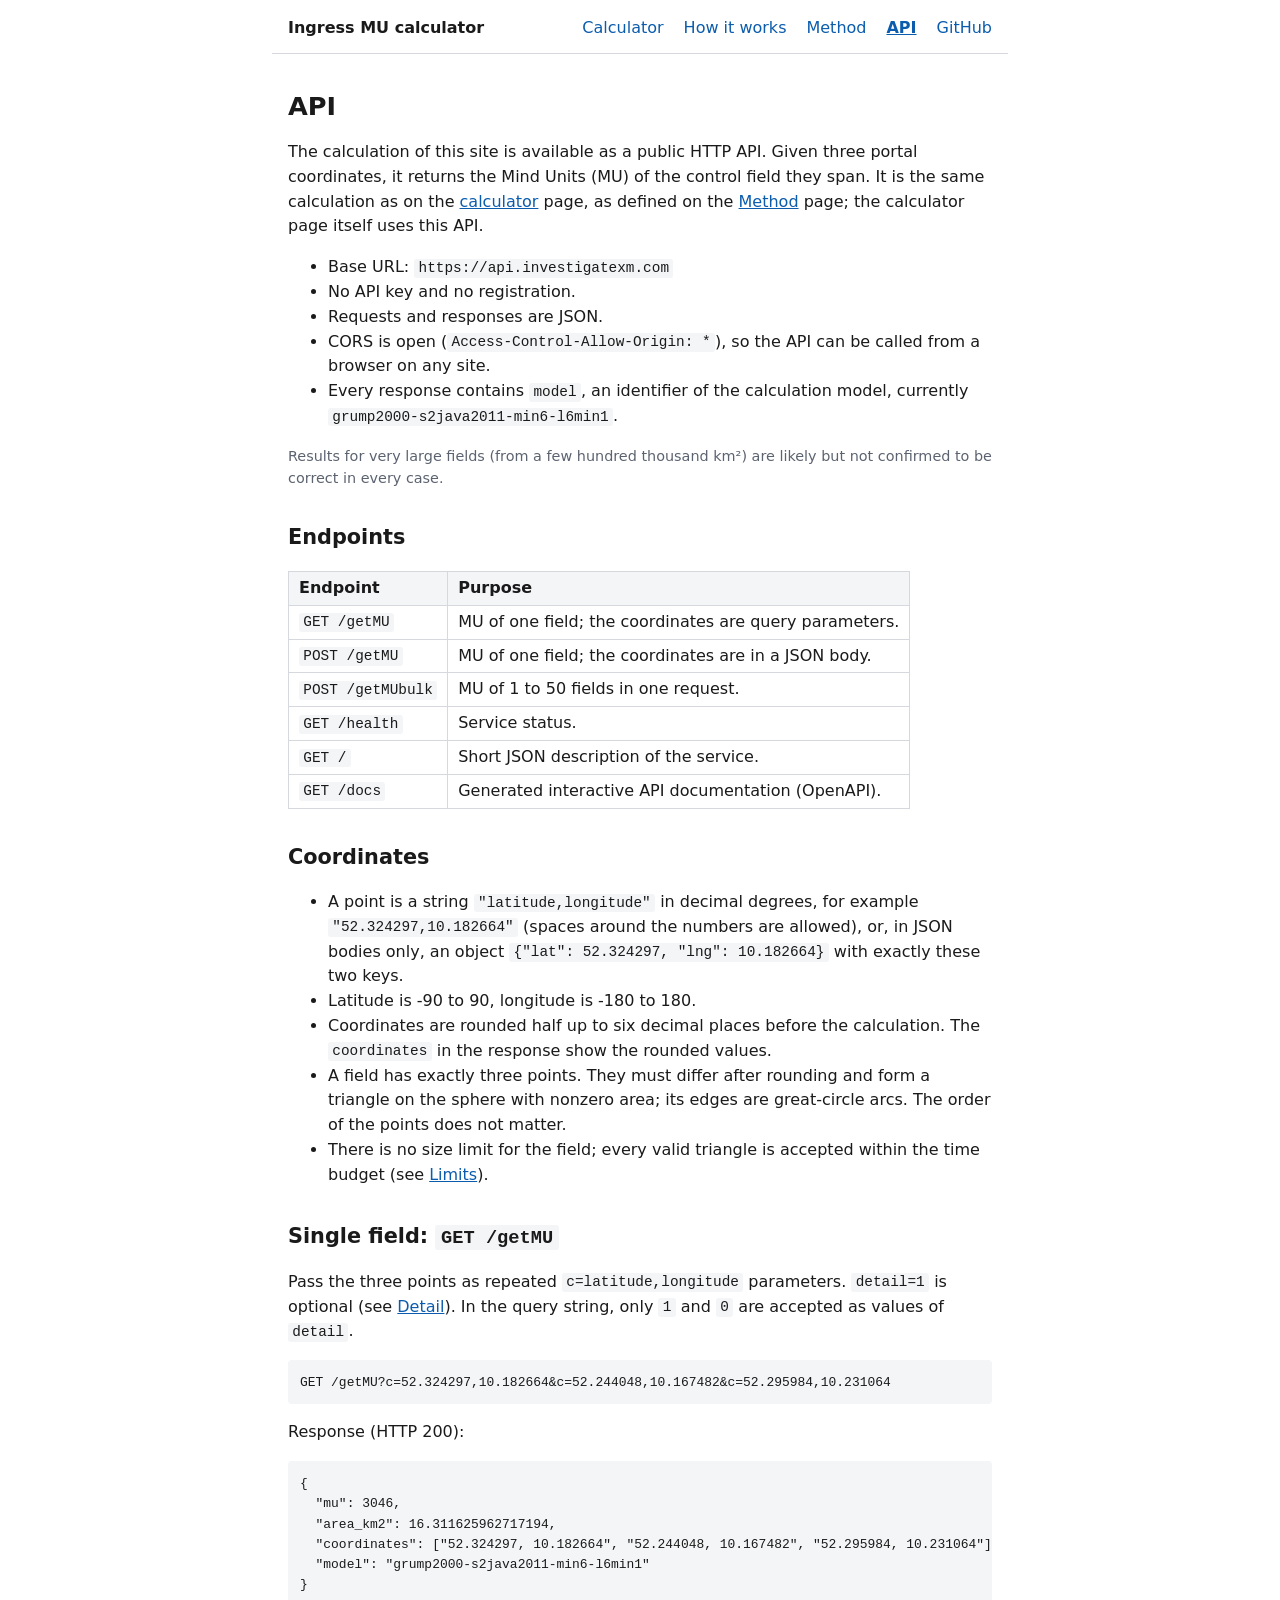
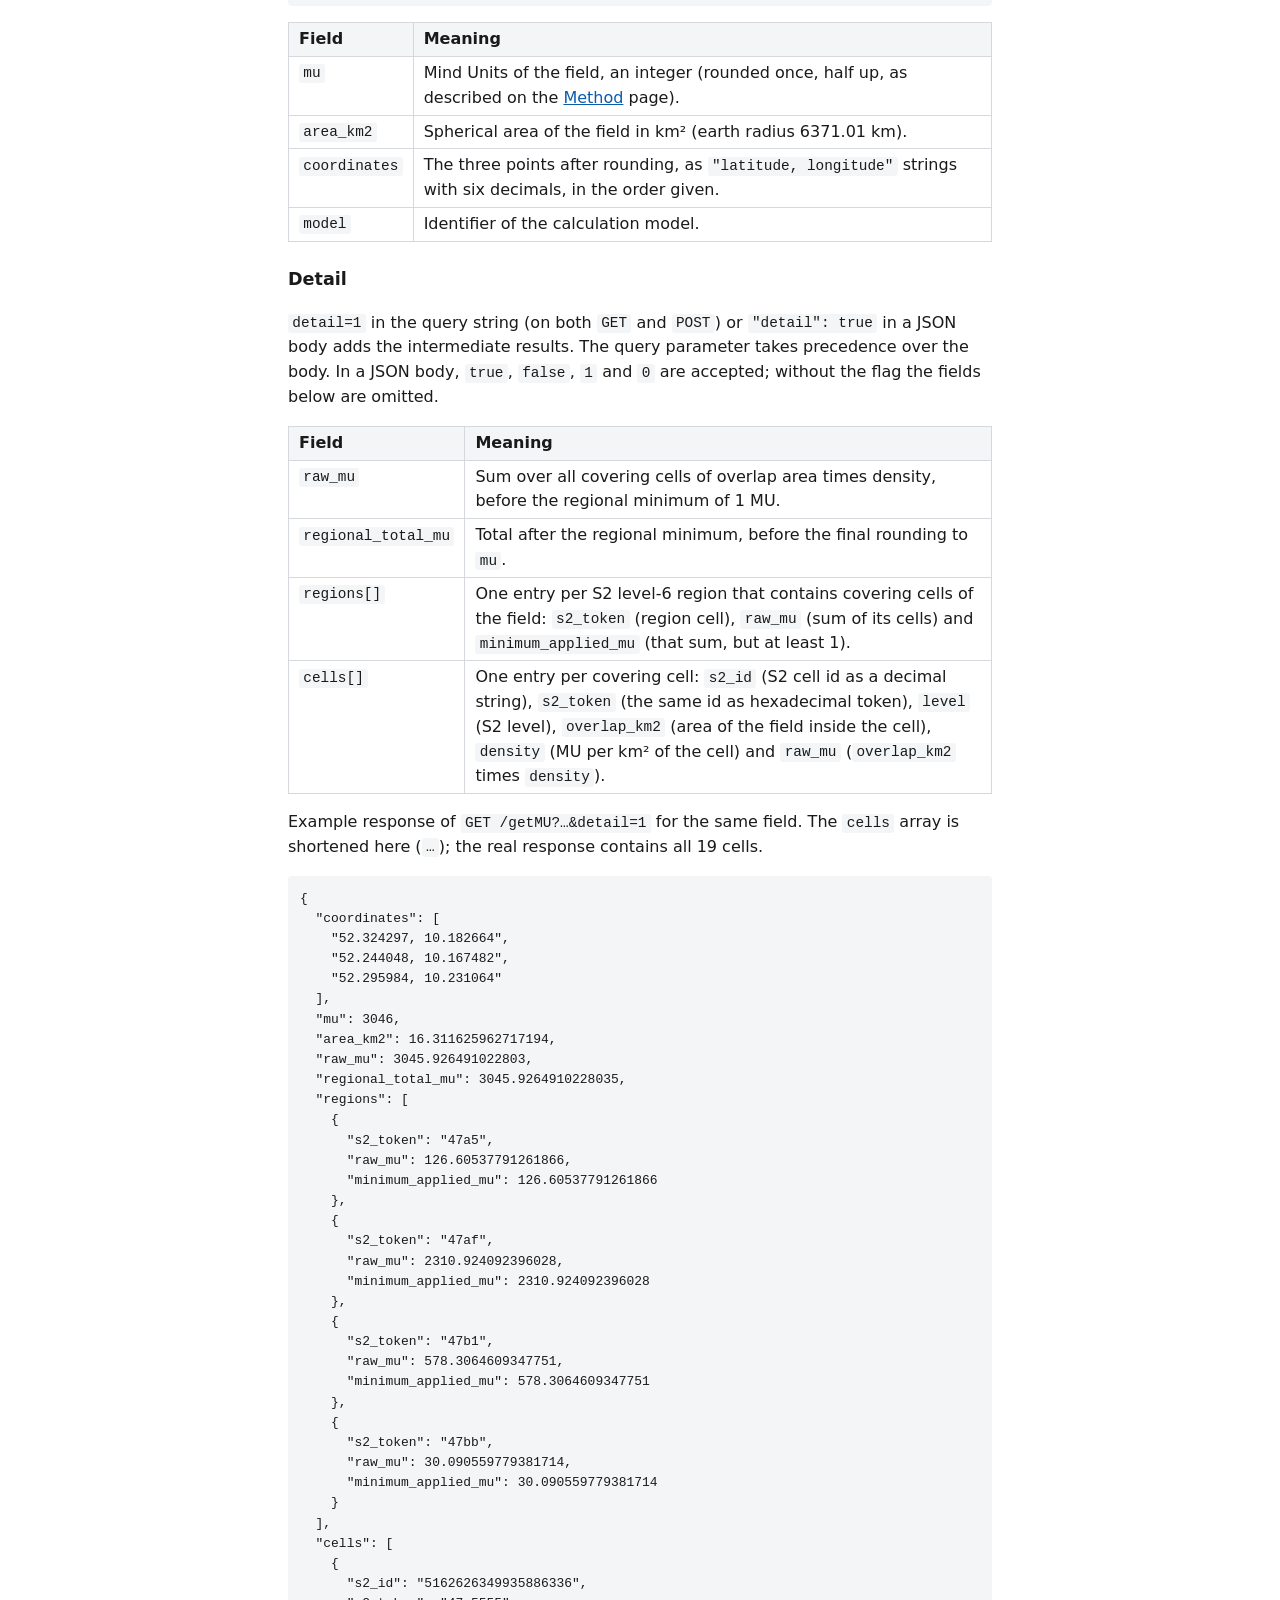
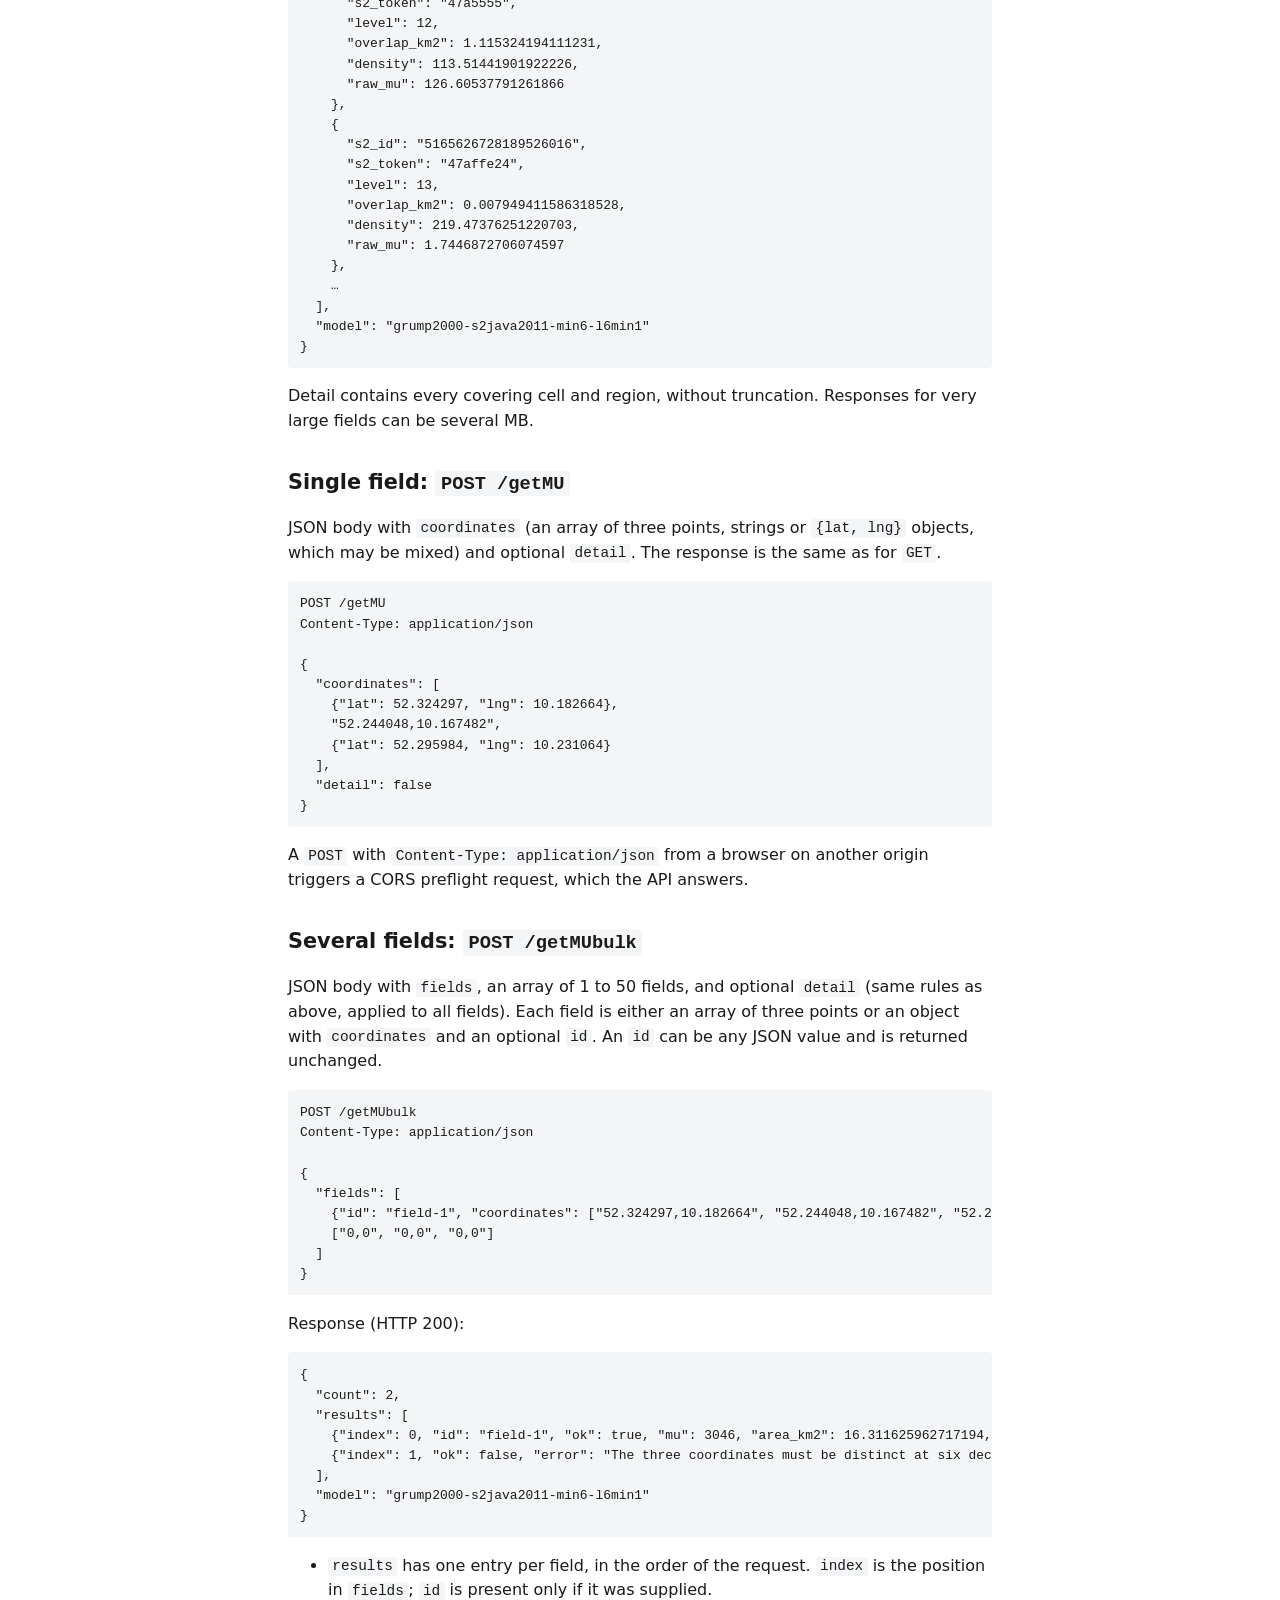
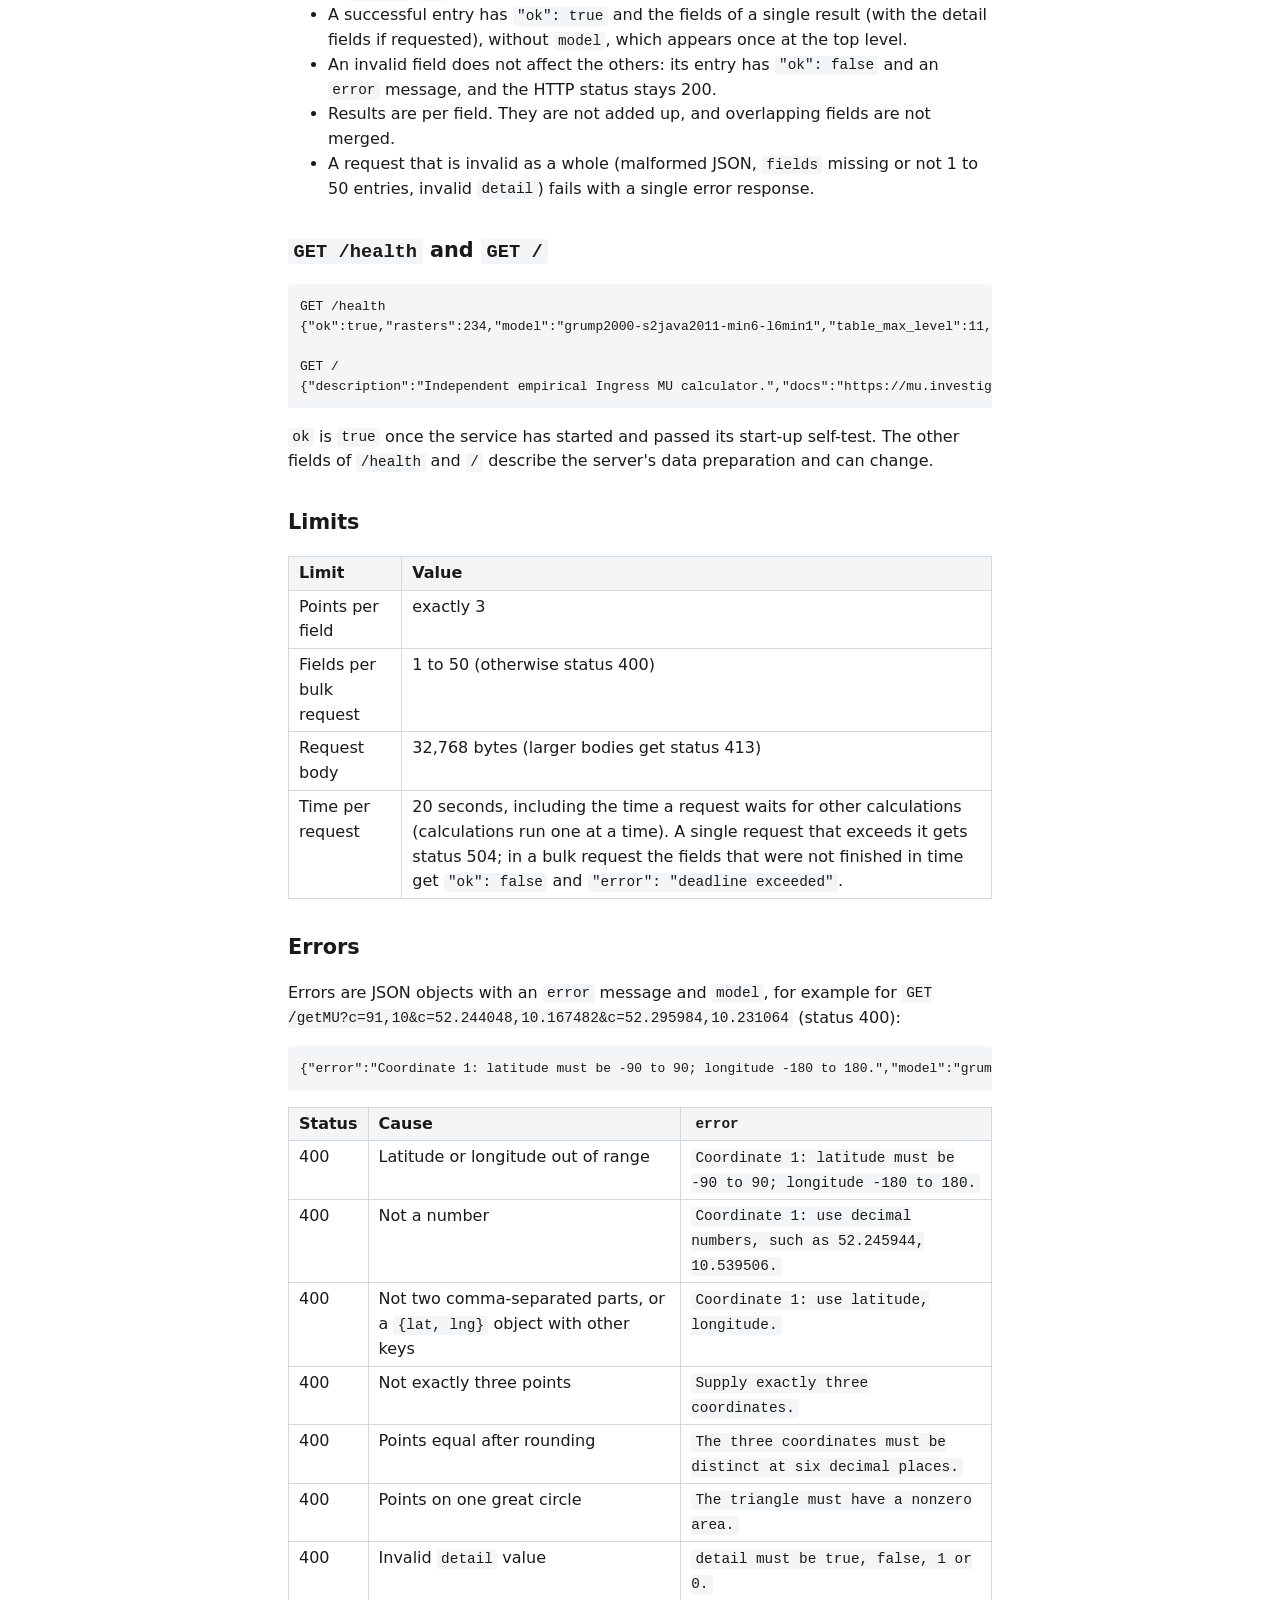
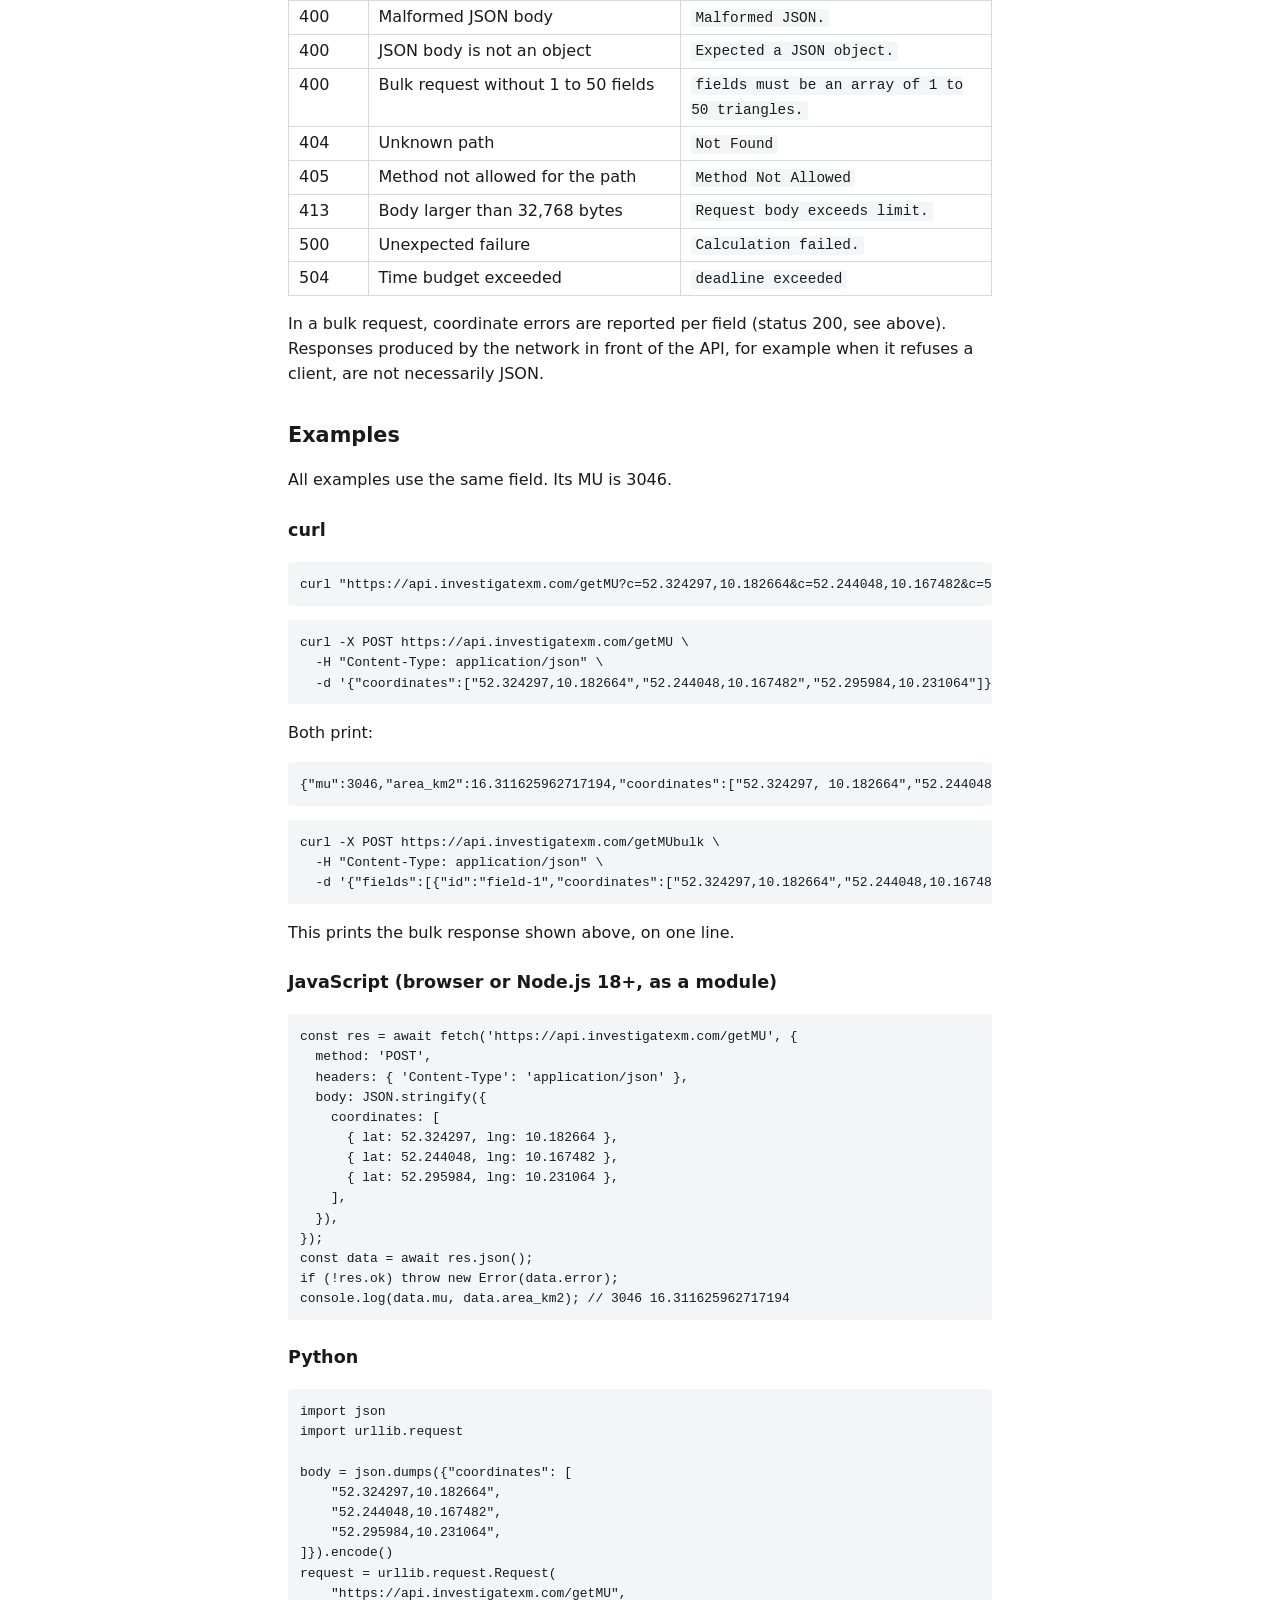
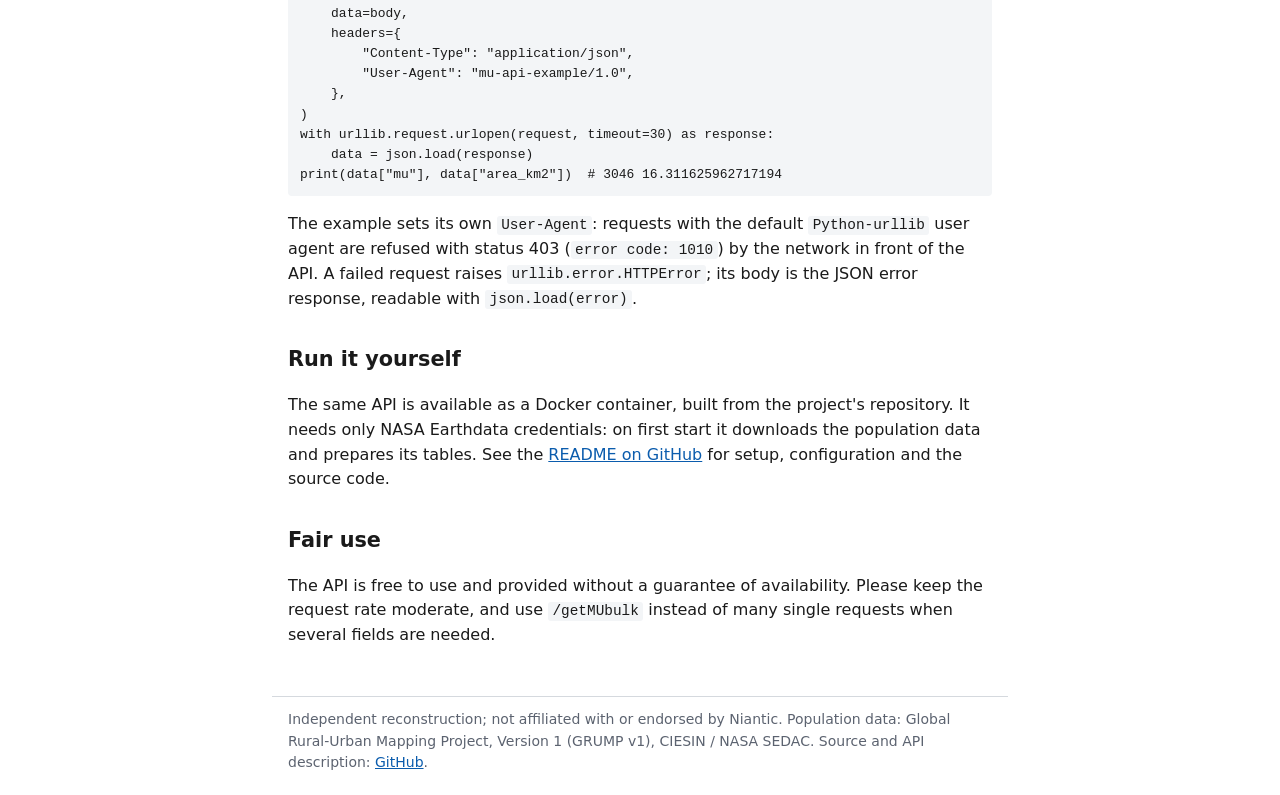
==== site/api.html @ ee2aa6d9 "Add API page and link it from the navigation and calculator" ====
<!doctype html>
<html lang="en">
<head>
<meta charset="utf-8">
<meta name="viewport" content="width=device-width, initial-scale=1">
<title>API - Ingress MU calculator</title>
<meta name="description" content="Public HTTP API that returns the Ingress Mind Units (MU) of a control field from three portal coordinates: endpoints, parameters, limits, errors and examples.">
<link rel="icon" href="data:,">
<link rel="stylesheet" href="style.css">
</head>
<body>
<header>
  <span class="site">Ingress MU calculator</span>
  <a href="./">Calculator</a>
  <a href="how-it-works.html">How it works</a>
  <a href="method.html">Method</a>
  <a href="api.html" aria-current="page">API</a>
  <a href="https://github.com/InvestigateXM/Ingress-MU-calculation">GitHub</a>
</header>
<main>
<h1>API</h1>
<p>The calculation of this site is available as a public HTTP API. Given three portal coordinates, it returns the Mind Units (MU) of the control field they span. It is the same calculation as on the <a href="./">calculator</a> page, as defined on the <a href="method.html">Method</a> page; the calculator page itself uses this API.</p>
<ul>
  <li>Base URL: <code>https://api.investigatexm.com</code></li>
  <li>No API key and no registration.</li>
  <li>Requests and responses are JSON.</li>
  <li>CORS is open (<code>Access-Control-Allow-Origin: *</code>), so the API can be called from a browser on any site.</li>
  <li>Every response contains <code>model</code>, an identifier of the calculation model, currently <code>grump2000-s2java2011-min6-l6min1</code>.</li>
</ul>
<p class="hint">Results for very large fields (from a few hundred thousand km²) are likely but not confirmed to be correct in every case.</p>

<h2>Endpoints</h2>
<table>
  <thead><tr><th>Endpoint</th><th>Purpose</th></tr></thead>
  <tbody>
    <tr><td><code>GET /getMU</code></td><td>MU of one field; the coordinates are query parameters.</td></tr>
    <tr><td><code>POST /getMU</code></td><td>MU of one field; the coordinates are in a JSON body.</td></tr>
    <tr><td><code>POST /getMUbulk</code></td><td>MU of 1 to 50 fields in one request.</td></tr>
    <tr><td><code>GET /health</code></td><td>Service status.</td></tr>
    <tr><td><code>GET /</code></td><td>Short JSON description of the service.</td></tr>
    <tr><td><code>GET /docs</code></td><td>Generated interactive API documentation (OpenAPI).</td></tr>
  </tbody>
</table>

<h2>Coordinates</h2>
<ul>
  <li>A point is a string <code>"latitude,longitude"</code> in decimal degrees, for example <code>"52.324297,10.182664"</code> (spaces around the numbers are allowed), or, in JSON bodies only, an object <code>{"lat": 52.324297, "lng": 10.182664}</code> with exactly these two keys.</li>
  <li>Latitude is -90 to 90, longitude is -180 to 180.</li>
  <li>Coordinates are rounded half up to six decimal places before the calculation. The <code>coordinates</code> in the response show the rounded values.</li>
  <li>A field has exactly three points. They must differ after rounding and form a triangle on the sphere with nonzero area; its edges are great-circle arcs. The order of the points does not matter.</li>
  <li>There is no size limit for the field; every valid triangle is accepted within the time budget (see <a href="#limits">Limits</a>).</li>
</ul>

<h2>Single field: <code>GET /getMU</code></h2>
<p>Pass the three points as repeated <code>c=latitude,longitude</code> parameters. <code>detail=1</code> is optional (see <a href="#detail">Detail</a>). In the query string, only <code>1</code> and <code>0</code> are accepted as values of <code>detail</code>.</p>
<pre><code>GET /getMU?c=52.324297,10.182664&amp;c=52.244048,10.167482&amp;c=52.295984,10.231064</code></pre>
<p>Response (HTTP 200):</p>
<pre><code>{
  "mu": 3046,
  "area_km2": 16.311625962717194,
  "coordinates": ["52.324297, 10.182664", "52.244048, 10.167482", "52.295984, 10.231064"],
  "model": "grump2000-s2java2011-min6-l6min1"
}</code></pre>
<table>
  <thead><tr><th>Field</th><th>Meaning</th></tr></thead>
  <tbody>
    <tr><td><code>mu</code></td><td>Mind Units of the field, an integer (rounded once, half up, as described on the <a href="method.html">Method</a> page).</td></tr>
    <tr><td><code>area_km2</code></td><td>Spherical area of the field in km² (earth radius 6371.01 km).</td></tr>
    <tr><td><code>coordinates</code></td><td>The three points after rounding, as <code>"latitude, longitude"</code> strings with six decimals, in the order given.</td></tr>
    <tr><td><code>model</code></td><td>Identifier of the calculation model.</td></tr>
  </tbody>
</table>

<h3 id="detail">Detail</h3>
<p><code>detail=1</code> in the query string (on both <code>GET</code> and <code>POST</code>) or <code>"detail": true</code> in a JSON body adds the intermediate results. The query parameter takes precedence over the body. In a JSON body, <code>true</code>, <code>false</code>, <code>1</code> and <code>0</code> are accepted; without the flag the fields below are omitted.</p>
<table>
  <thead><tr><th>Field</th><th>Meaning</th></tr></thead>
  <tbody>
    <tr><td><code>raw_mu</code></td><td>Sum over all covering cells of overlap area times density, before the regional minimum of 1 MU.</td></tr>
    <tr><td><code>regional_total_mu</code></td><td>Total after the regional minimum, before the final rounding to <code>mu</code>.</td></tr>
    <tr><td><code>regions[]</code></td><td>One entry per S2 level-6 region that contains covering cells of the field: <code>s2_token</code> (region cell), <code>raw_mu</code> (sum of its cells) and <code>minimum_applied_mu</code> (that sum, but at least 1).</td></tr>
    <tr><td><code>cells[]</code></td><td>One entry per covering cell: <code>s2_id</code> (S2 cell id as a decimal string), <code>s2_token</code> (the same id as hexadecimal token), <code>level</code> (S2 level), <code>overlap_km2</code> (area of the field inside the cell), <code>density</code> (MU per km² of the cell) and <code>raw_mu</code> (<code>overlap_km2</code> times <code>density</code>).</td></tr>
  </tbody>
</table>
<p>Example response of <code>GET /getMU?…&amp;detail=1</code> for the same field. The <code>cells</code> array is shortened here (<code>…</code>); the real response contains all 19 cells.</p>
<pre><code>{
  "coordinates": [
    "52.324297, 10.182664",
    "52.244048, 10.167482",
    "52.295984, 10.231064"
  ],
  "mu": 3046,
  "area_km2": 16.311625962717194,
  "raw_mu": 3045.926491022803,
  "regional_total_mu": 3045.9264910228035,
  "regions": [
    {
      "s2_token": "47a5",
      "raw_mu": 126.60537791261866,
      "minimum_applied_mu": 126.60537791261866
    },
    {
      "s2_token": "47af",
      "raw_mu": 2310.924092396028,
      "minimum_applied_mu": 2310.924092396028
    },
    {
      "s2_token": "47b1",
      "raw_mu": 578.3064609347751,
      "minimum_applied_mu": 578.3064609347751
    },
    {
      "s2_token": "47bb",
      "raw_mu": 30.090559779381714,
      "minimum_applied_mu": 30.090559779381714
    }
  ],
  "cells": [
    {
      "s2_id": "5162626349935886336",
      "s2_token": "47a5555",
      "level": 12,
      "overlap_km2": 1.115324194111231,
      "density": 113.51441901922226,
      "raw_mu": 126.60537791261866
    },
    {
      "s2_id": "5165626728189526016",
      "s2_token": "47affe24",
      "level": 13,
      "overlap_km2": 0.007949411586318528,
      "density": 219.47376251220703,
      "raw_mu": 1.7446872706074597
    },
    …
  ],
  "model": "grump2000-s2java2011-min6-l6min1"
}</code></pre>
<p>Detail contains every covering cell and region, without truncation. Responses for very large fields can be several MB.</p>

<h2>Single field: <code>POST /getMU</code></h2>
<p>JSON body with <code>coordinates</code> (an array of three points, strings or <code>{lat, lng}</code> objects, which may be mixed) and optional <code>detail</code>. The response is the same as for <code>GET</code>.</p>
<pre><code>POST /getMU
Content-Type: application/json

{
  "coordinates": [
    {"lat": 52.324297, "lng": 10.182664},
    "52.244048,10.167482",
    {"lat": 52.295984, "lng": 10.231064}
  ],
  "detail": false
}</code></pre>
<p>A <code>POST</code> with <code>Content-Type: application/json</code> from a browser on another origin triggers a CORS preflight request, which the API answers.</p>

<h2>Several fields: <code>POST /getMUbulk</code></h2>
<p>JSON body with <code>fields</code>, an array of 1 to 50 fields, and optional <code>detail</code> (same rules as above, applied to all fields). Each field is either an array of three points or an object with <code>coordinates</code> and an optional <code>id</code>. An <code>id</code> can be any JSON value and is returned unchanged.</p>
<pre><code>POST /getMUbulk
Content-Type: application/json

{
  "fields": [
    {"id": "field-1", "coordinates": ["52.324297,10.182664", "52.244048,10.167482", "52.295984,10.231064"]},
    ["0,0", "0,0", "0,0"]
  ]
}</code></pre>
<p>Response (HTTP 200):</p>
<pre><code>{
  "count": 2,
  "results": [
    {"index": 0, "id": "field-1", "ok": true, "mu": 3046, "area_km2": 16.311625962717194, "coordinates": ["52.324297, 10.182664", "52.244048, 10.167482", "52.295984, 10.231064"]},
    {"index": 1, "ok": false, "error": "The three coordinates must be distinct at six decimal places."}
  ],
  "model": "grump2000-s2java2011-min6-l6min1"
}</code></pre>
<ul>
  <li><code>results</code> has one entry per field, in the order of the request. <code>index</code> is the position in <code>fields</code>; <code>id</code> is present only if it was supplied.</li>
  <li>A successful entry has <code>"ok": true</code> and the fields of a single result (with the detail fields if requested), without <code>model</code>, which appears once at the top level.</li>
  <li>An invalid field does not affect the others: its entry has <code>"ok": false</code> and an <code>error</code> message, and the HTTP status stays 200.</li>
  <li>Results are per field. They are not added up, and overlapping fields are not merged.</li>
  <li>A request that is invalid as a whole (malformed JSON, <code>fields</code> missing or not 1 to 50 entries, invalid <code>detail</code>) fails with a single error response.</li>
</ul>

<h2><code>GET /health</code> and <code>GET /</code></h2>
<pre><code>GET /health
{"ok":true,"rasters":234,"model":"grump2000-s2java2011-min6-l6min1","table_max_level":11,"table_levels_ready":[6,7,8,9,10,11]}

GET /
{"description":"Independent empirical Ingress MU calculator.","docs":"https://mu.investigatexm.com","api_docs":"/docs","table_max_level":11,"model":"grump2000-s2java2011-min6-l6min1"}</code></pre>
<p><code>ok</code> is <code>true</code> once the service has started and passed its start-up self-test. The other fields of <code>/health</code> and <code>/</code> describe the server's data preparation and can change.</p>

<h2 id="limits">Limits</h2>
<table>
  <thead><tr><th>Limit</th><th>Value</th></tr></thead>
  <tbody>
    <tr><td>Points per field</td><td>exactly 3</td></tr>
    <tr><td>Fields per bulk request</td><td>1 to 50 (otherwise status 400)</td></tr>
    <tr><td>Request body</td><td>32,768 bytes (larger bodies get status 413)</td></tr>
    <tr><td>Time per request</td><td>20 seconds, including the time a request waits for other calculations (calculations run one at a time). A single request that exceeds it gets status 504; in a bulk request the fields that were not finished in time get <code>"ok": false</code> and <code>"error": "deadline exceeded"</code>.</td></tr>
  </tbody>
</table>

<h2>Errors</h2>
<p>Errors are JSON objects with an <code>error</code> message and <code>model</code>, for example for <code>GET /getMU?c=91,10&amp;c=52.244048,10.167482&amp;c=52.295984,10.231064</code> (status 400):</p>
<pre><code>{"error":"Coordinate 1: latitude must be -90 to 90; longitude -180 to 180.","model":"grump2000-s2java2011-min6-l6min1"}</code></pre>
<table>
  <thead><tr><th>Status</th><th>Cause</th><th><code>error</code></th></tr></thead>
  <tbody>
    <tr><td>400</td><td>Latitude or longitude out of range</td><td><code>Coordinate 1: latitude must be -90 to 90; longitude -180 to 180.</code></td></tr>
    <tr><td>400</td><td>Not a number</td><td><code>Coordinate 1: use decimal numbers, such as 52.245944, 10.539506.</code></td></tr>
    <tr><td>400</td><td>Not two comma-separated parts, or a <code>{lat, lng}</code> object with other keys</td><td><code>Coordinate 1: use latitude, longitude.</code></td></tr>
    <tr><td>400</td><td>Not exactly three points</td><td><code>Supply exactly three coordinates.</code></td></tr>
    <tr><td>400</td><td>Points equal after rounding</td><td><code>The three coordinates must be distinct at six decimal places.</code></td></tr>
    <tr><td>400</td><td>Points on one great circle</td><td><code>The triangle must have a nonzero area.</code></td></tr>
    <tr><td>400</td><td>Invalid <code>detail</code> value</td><td><code>detail must be true, false, 1 or 0.</code></td></tr>
    <tr><td>400</td><td>Malformed JSON body</td><td><code>Malformed JSON.</code></td></tr>
    <tr><td>400</td><td>JSON body is not an object</td><td><code>Expected a JSON object.</code></td></tr>
    <tr><td>400</td><td>Bulk request without 1 to 50 fields</td><td><code>fields must be an array of 1 to 50 triangles.</code></td></tr>
    <tr><td>404</td><td>Unknown path</td><td><code>Not Found</code></td></tr>
    <tr><td>405</td><td>Method not allowed for the path</td><td><code>Method Not Allowed</code></td></tr>
    <tr><td>413</td><td>Body larger than 32,768 bytes</td><td><code>Request body exceeds limit.</code></td></tr>
    <tr><td>500</td><td>Unexpected failure</td><td><code>Calculation failed.</code></td></tr>
    <tr><td>504</td><td>Time budget exceeded</td><td><code>deadline exceeded</code></td></tr>
  </tbody>
</table>
<p>In a bulk request, coordinate errors are reported per field (status 200, see above). Responses produced by the network in front of the API, for example when it refuses a client, are not necessarily JSON.</p>

<h2>Examples</h2>
<p>All examples use the same field. Its MU is 3046.</p>
<h3>curl</h3>
<pre><code>curl "https://api.investigatexm.com/getMU?c=52.324297,10.182664&amp;c=52.244048,10.167482&amp;c=52.295984,10.231064"</code></pre>
<pre><code>curl -X POST https://api.investigatexm.com/getMU \
  -H "Content-Type: application/json" \
  -d '{"coordinates":["52.324297,10.182664","52.244048,10.167482","52.295984,10.231064"]}'</code></pre>
<p>Both print:</p>
<pre><code>{"mu":3046,"area_km2":16.311625962717194,"coordinates":["52.324297, 10.182664","52.244048, 10.167482","52.295984, 10.231064"],"model":"grump2000-s2java2011-min6-l6min1"}</code></pre>
<pre><code>curl -X POST https://api.investigatexm.com/getMUbulk \
  -H "Content-Type: application/json" \
  -d '{"fields":[{"id":"field-1","coordinates":["52.324297,10.182664","52.244048,10.167482","52.295984,10.231064"]},["0,0","0,0","0,0"]]}'</code></pre>
<p>This prints the bulk response shown above, on one line.</p>

<h3>JavaScript (browser or Node.js 18+, as a module)</h3>
<pre><code>const res = await fetch('https://api.investigatexm.com/getMU', {
  method: 'POST',
  headers: { 'Content-Type': 'application/json' },
  body: JSON.stringify({
    coordinates: [
      { lat: 52.324297, lng: 10.182664 },
      { lat: 52.244048, lng: 10.167482 },
      { lat: 52.295984, lng: 10.231064 },
    ],
  }),
});
const data = await res.json();
if (!res.ok) throw new Error(data.error);
console.log(data.mu, data.area_km2); // 3046 16.311625962717194</code></pre>

<h3>Python</h3>
<pre><code>import json
import urllib.request

body = json.dumps({"coordinates": [
    "52.324297,10.182664",
    "52.244048,10.167482",
    "52.295984,10.231064",
]}).encode()
request = urllib.request.Request(
    "https://api.investigatexm.com/getMU",
    data=body,
    headers={
        "Content-Type": "application/json",
        "User-Agent": "mu-api-example/1.0",
    },
)
with urllib.request.urlopen(request, timeout=30) as response:
    data = json.load(response)
print(data["mu"], data["area_km2"])  # 3046 16.311625962717194</code></pre>
<p>The example sets its own <code>User-Agent</code>: requests with the default <code>Python-urllib</code> user agent are refused with status 403 (<code>error code: 1010</code>) by the network in front of the API. A failed request raises <code>urllib.error.HTTPError</code>; its body is the JSON error response, readable with <code>json.load(error)</code>.</p>

<h2>Run it yourself</h2>
<p>The same API is available as a Docker container, built from the project's repository. It needs only NASA Earthdata credentials: on first start it downloads the population data and prepares its tables. See the <a href="https://github.com/InvestigateXM/Ingress-MU-calculation#readme">README on GitHub</a> for setup, configuration and the source code.</p>

<h2>Fair use</h2>
<p>The API is free to use and provided without a guarantee of availability. Please keep the request rate moderate, and use <code>/getMUbulk</code> instead of many single requests when several fields are needed.</p>
</main>
<footer>
  Independent reconstruction; not affiliated with or endorsed by Niantic. Population data: Global Rural-Urban Mapping Project, Version 1 (GRUMP v1), CIESIN / NASA SEDAC. Source and API description: <a href="https://github.com/InvestigateXM/Ingress-MU-calculation">GitHub</a>.
</footer>
</body>
</html>
---- site/style.css ----
:root {
  --bg: #fff; --fg: #1a1a1a; --muted: #5c6370; --line: #d5d9de;
  --code-bg: #f3f5f7; --link: #0b5cad; --accent: #0b5cad; --on-accent: #fff;
  --err-bg: #fdecec; --err: #9b1c1c;
  --stage: #f7f9fb; --grid: #c3cad2; --c-field: #0072b2; --c-field2: #c24f00; --c-poll: #c24f00; --c-in: #008a64;
  --c-edge: #0072b2; --c-merged: #b57600; --c-kept: #a84a82;
  --h0: #eef3f8; --h1: #dce8f3; --h2: #c6daed; --h3: #a9c9e4; --h4: #86b1d6; --h5: #6597c7; --h6: #4a7fb6; --h7: #336a9f; --h8: #215585; --h9: #123f69;
}
@media (prefers-color-scheme: dark) {
  :root {
    --bg: #14171a; --fg: #e4e6e8; --muted: #9aa3ad; --line: #2e343a;
    --code-bg: #1d2227; --link: #6cb2f5; --accent: #6cb2f5; --on-accent: #0d1114;
    --err-bg: #3a1c1c; --err: #f5a3a3;
    --stage: #1a1f24; --grid: #3a424a; --c-field: #56b4e9; --c-field2: #f08a4b; --c-poll: #f08a4b; --c-in: #2bd4a4;
    --c-edge: #56b4e9; --c-merged: #f5c04a; --c-kept: #e79bc6;
    --h0: #1f2c3a; --h1: #26394d; --h2: #2d4a63; --h3: #355b7a; --h4: #3f6d92; --h5: #4d81aa; --h6: #6196c0; --h7: #7cacd2; --h8: #9cc3e2; --h9: #c2dcf1;
  }
}
* { box-sizing: border-box; }
body {
  margin: 0; background: var(--bg); color: var(--fg);
  font: 16px/1.55 system-ui, -apple-system, "Segoe UI", Roboto, sans-serif;
}
a { color: var(--link); }
header, main, footer { max-width: 46rem; margin: 0 auto; padding-left: 16px; padding-right: 16px; }
header {
  display: flex; flex-wrap: wrap; gap: 4px 20px; align-items: baseline;
  padding-top: 16px; padding-bottom: 12px; border-bottom: 1px solid var(--line);
}
header .site { font-weight: 600; margin-right: auto; }
header a { text-decoration: none; }
header a[aria-current] { font-weight: 600; text-decoration: underline; }
main { padding-top: 20px; padding-bottom: 32px; overflow-wrap: break-word; }
footer { padding-top: 12px; padding-bottom: 24px; border-top: 1px solid var(--line); color: var(--muted); font-size: .875rem; }
h1 { font-size: 1.6rem; line-height: 1.25; }
h2 { font-size: 1.3rem; margin-top: 2rem; }
h3 { font-size: 1.1rem; margin-top: 1.5rem; }
code, pre { font-family: ui-monospace, SFMono-Regular, Menlo, Consolas, monospace; font-size: .9em; }
code { background: var(--code-bg); padding: .1em .3em; border-radius: 3px; }
pre { background: var(--code-bg); padding: 12px; border-radius: 4px; overflow-x: auto; line-height: 1.4; }
pre code { background: none; padding: 0; }
/* Tables scroll inside themselves instead of widening the page. */
table { display: block; overflow-x: auto; max-width: 100%; border-collapse: collapse; margin: 1rem 0; }
th, td { border: 1px solid var(--line); padding: 4px 10px; text-align: left; vertical-align: top; }
th { background: var(--code-bg); }
td.num, th.num { text-align: right; font-variant-numeric: tabular-nums; }
hr { border: 0; border-top: 1px solid var(--line); }
img { max-width: 100%; }
/* calculator */
label { display: block; font-weight: 600; margin-top: 12px; }
input[type=text] {
  width: 100%; padding: 8px 10px; font: inherit; color: inherit; background: var(--bg);
  border: 1px solid var(--muted); border-radius: 4px;
}
input:focus-visible, button:focus-visible, summary:focus-visible, a:focus-visible { outline: 2px solid var(--accent); outline-offset: 2px; }
button {
  font: inherit; padding: 8px 18px; cursor: pointer;
  color: var(--on-accent); background: var(--accent); border: 0; border-radius: 4px;
}
button[disabled] { opacity: .6; cursor: wait; }
.hint { color: var(--muted); font-size: .9rem; }
.actions { display: flex; flex-wrap: wrap; gap: 8px 16px; align-items: center; margin-top: 16px; }
#error { background: var(--err-bg); color: var(--err); padding: 10px 12px; border-radius: 4px; margin-top: 16px; }
#result { margin-top: 24px; }
.mu { font-size: 3rem; line-height: 1.1; font-weight: 700; font-variant-numeric: tabular-nums; }
.mu small { font-size: 1rem; font-weight: 400; color: var(--muted); }
details { margin-top: 16px; }
summary { cursor: pointer; font-weight: 600; }
[hidden] { display: none !important; }
/* how-it-works.html: animation players. Colours follow the Okabe-Ito set; every state also has a
   second channel (line style or pattern) so that it does not depend on colour alone. */
body.wide header, body.wide main, body.wide footer { max-width: 62rem; }
.anim { margin-top: 2.5rem; padding-top: 1rem; border-top: 1px solid var(--line); }
.anim h2 { margin-top: .5rem; }
.player { margin-top: 12px; }
.stage-wrap { position: relative; background: var(--stage); border: 1px solid var(--line); border-radius: 6px; overflow: hidden; }
.stage-wrap:focus-visible { outline: 2px solid var(--accent); outline-offset: 2px; }
.sample-info { position: absolute; top: 8px; left: 8px; right: 8px; padding: 6px; background: var(--bg); color: var(--fg); border: 1px solid var(--muted); font-size: .8125rem; pointer-events: none; }
.base-map { --map-water: #d7e6ed; --map-urban: #dde1da; --map-road: #89949a; }
.base-map polygon { stroke: none; }
.map-water { fill: var(--map-water); }
.map-urban { fill: var(--map-urban); }
.base-map polyline { fill: none; stroke-width: 1px; }
.map-road, .map-rail { stroke: var(--map-road); }
.map-rail { stroke-dasharray: 3 3; }
.map-river { stroke: var(--map-water); stroke-width: 2px !important; }
.stage .map-label { fill: var(--muted); font-size: calc(var(--u) * 11px); }
.map-credit { margin: 0; padding: 4px 10px; font-size: .75rem; color: var(--muted); }
.comparison { padding: 8px 10px; border-top: 1px solid var(--line); }
.comparison-choices { display: flex; flex-wrap: wrap; gap: 8px; }
.comparison button { font-size: .8125rem; padding: 6px 10px; }
.comparison button[aria-pressed=true] { background: var(--accent); color: var(--on-accent); }
.comparison-numbers { margin: 8px 0 0; padding-left: 6px; border-left: 3px solid transparent; font-size: .875rem; font-variant-numeric: tabular-nums; }
.comparison-numbers.active { border-left-color: var(--accent); }
@media (prefers-color-scheme: dark) {
  .base-map { --map-water: #293f49; --map-urban: #303a31; --map-road: #59656e; }
}
.stage { display: block; width: 100%; height: auto; }
.legend { display: flex; flex-wrap: wrap; gap: 4px 16px; padding: 8px 10px; border-top: 1px solid var(--line); font-size: .8125rem; color: var(--muted); min-height: 2.4rem; }
.lg { display: inline-flex; align-items: center; gap: 6px; }
.lg.ramp { gap: 0; }
.sw { width: 22px; height: 14px; flex: none; }
.sw.r { width: 8px; }
.ctl { display: flex; flex-wrap: wrap; align-items: center; gap: 8px; margin-top: 10px; }
.ctl input[type=range] { flex: 1 1 8rem; min-width: 6rem; accent-color: var(--accent); }
.ctl .count { font-variant-numeric: tabular-nums; color: var(--muted); font-size: .875rem; white-space: nowrap; }
.ctl button { min-height: 40px; min-width: 40px; padding: 6px 14px; }
.ctl button.pri { min-width: 76px; }
button.sec { background: var(--bg); color: var(--accent); border: 1px solid var(--accent); }
button[disabled].sec { opacity: .45; cursor: default; }
select { font: inherit; padding: 6px 8px; color: inherit; background: var(--bg); border: 1px solid var(--muted); border-radius: 4px; min-height: 40px; }
select:focus-visible, input[type=range]:focus-visible { outline: 2px solid var(--accent); outline-offset: 2px; }
.side { margin-top: 12px; }
.cap { margin: 0 0 8px; font-size: 1.0625rem; min-height: 3.2em; }
.eq { margin: 0 0 8px; padding: 8px 10px; background: var(--code-bg); border-radius: 4px; font-family: ui-monospace, SFMono-Regular, Menlo, Consolas, monospace; font-size: .8125rem; overflow-wrap: anywhere; font-variant-numeric: tabular-nums; }
.tb table, table.sum { font-size: .875rem; margin: .5rem 0; }
.tb tr.hl td { background: var(--code-bg); font-weight: 600; }
table.sum th { font-weight: 600; background: none; white-space: nowrap; }
.bud .bt { margin: 0 0 4px; font-weight: 600; font-variant-numeric: tabular-nums; }
.bud .hint { margin: 4px 0 0; }
.slots { display: flex; flex-wrap: wrap; gap: 3px; }
.slot { width: 16px; height: 16px; border: 2px solid var(--c-kept); border-radius: 3px; box-sizing: border-box; }
.slot.res { background: var(--c-kept); }
.slot.que { background: none; border-style: solid; }
.slot.kid { background: none; border-style: dotted; }
.slot.over { border-color: var(--c-poll); }
.slot.over.res, .slot.over.que, .slot.over.kid { border-color: var(--c-poll); }
.slot.edge { margin-left: 8px; }
@media (min-width: 52rem) {
  .player { display: grid; grid-template-columns: minmax(0, 1.55fr) minmax(0, 1fr); grid-template-rows: min-content 1fr; grid-template-areas: "stage side" "ctl side"; gap: 0 20px; align-items: start; }
  .player > .stage-wrap { grid-area: stage; }
  .player > .ctl { grid-area: ctl; }
  .player > .side { grid-area: side; margin-top: 0; }
  .player > h3, .player > table, .player > details, .player > p { grid-column: 1 / -1; }
}

/* drawing */
.stage { --u: 1; }
.e { fill: none; stroke: none; transition: opacity .3s ease, fill .3s ease, stroke .3s ease, fill-opacity .3s ease, stroke-width .3s ease; }
.e[data-s=""] { opacity: 0; pointer-events: none; }
.stage text, .sb text { font-size: calc(var(--u) * 12px); fill: var(--fg); stroke: var(--stage); stroke-width: calc(var(--u) * 3px); paint-order: stroke; stroke-linejoin: round; text-anchor: middle; font-variant-numeric: tabular-nums; }
.e.k-t { pointer-events: none; }
.stage .k-t { vector-effect: none; }
.label-leader { stroke: var(--muted); stroke-width: 1px; }
.stage .k-d:focus-visible { outline: none; stroke: var(--accent); stroke-width: 3px; }
.e.k-t[data-s=""] { opacity: 0; }
.sb line { stroke: var(--fg); stroke-width: 3px; }
.sb text { font-size: calc(var(--u) * 11px); }
.k-p[data-s=field] { stroke: var(--c-field); stroke-width: 2.5px; fill: var(--c-field); fill-opacity: .1; }
.k-p[data-s=field2] { stroke: var(--c-field2); stroke-width: 2.5px; stroke-dasharray: 8 4; fill: var(--c-field2); fill-opacity: .1; }
.k-p[data-s=cap] { stroke: var(--muted); stroke-width: 1.2px; stroke-dasharray: 2 4; }
.k-p[data-s=cell] { stroke: var(--muted); stroke-width: 1.2px; }
.k-p[data-s=cell12] { stroke: var(--fg); stroke-width: 2.5px; }
.k-p[data-s=hl] { stroke: var(--c-field2); stroke-width: 2.5px; fill: var(--c-field2); fill-opacity: .12; }
.k-p[data-s=sub] { stroke: var(--muted); stroke-width: .8px; stroke-dasharray: 3 3; }
.k-p[data-s=grid] { stroke: var(--grid); stroke-width: 1px; }
.k-p[data-s=read] { stroke: var(--c-merged); stroke-width: 2px; fill: var(--c-merged); fill-opacity: .2; }
.k-p[data-s=plain] { stroke: var(--c-poll); stroke-width: 2.2px; stroke-dasharray: 5 3; }
.k-p[data-s=wait] { stroke: var(--fg); stroke-width: 1.4px; stroke-dasharray: 5 3; fill: var(--muted); fill-opacity: .16; }
.k-p[data-s=poll] { stroke: var(--c-poll); stroke-width: 3px; fill: var(--c-poll); fill-opacity: .18; }
.k-p[data-s=done] { stroke: var(--muted); stroke-width: .8px; }
.k-p[data-s=miss] { stroke: var(--grid); stroke-width: .8px; stroke-dasharray: 1 4; }
.k-p[data-s=in] { stroke: var(--c-in); stroke-width: 1.8px; fill: var(--c-in); fill-opacity: .3; }
.k-p[data-s=edge] { stroke: var(--c-edge); stroke-width: 2px; }
.k-p[data-s=merged] { stroke: var(--c-merged); stroke-width: 2px; fill: var(--fill-merged, url(#hatch-merged)); }
.k-p[data-s=kept] { stroke: var(--c-kept); stroke-width: 2.2px; fill: var(--fill-kept, url(#hatch-kept)); }
.k-p[data-s=clip] { stroke: none; fill: var(--c-field); fill-opacity: .38; }
.k-p[data-s=heat] { stroke: var(--bg); stroke-width: 1px; fill: var(--hv, var(--h5)); fill-opacity: .72; }
.k-d[data-s=dot] { fill: var(--fg); stroke: var(--stage); stroke-width: 1px; }
.k-d[data-s=in] { fill: var(--c-in); stroke: var(--fg); stroke-width: 1.2px; }
.k-d[data-s=out] { fill: var(--stage); stroke: var(--fg); stroke-width: 1.6px; }
.k-d[data-s=shift] { fill: var(--stage); stroke: var(--c-field); stroke-width: 2px; }
.k-l[data-s=link] { stroke: var(--c-field); stroke-width: 1.4px; }
.k-t[data-s=t] { fill: var(--fg); }
.e[data-d="0"] { --hv: var(--h0); }
.e[data-d="1"] { --hv: var(--h1); }
.e[data-d="2"] { --hv: var(--h2); }
.e[data-d="3"] { --hv: var(--h3); }
.e[data-d="4"] { --hv: var(--h4); }
.e[data-d="5"] { --hv: var(--h5); }
.e[data-d="6"] { --hv: var(--h6); }
.e[data-d="7"] { --hv: var(--h7); }
.e[data-d="8"] { --hv: var(--h8); }
.e[data-d="9"] { --hv: var(--h9); }
.sw .e { transition: none; }
@media (prefers-reduced-motion: reduce) { .e { transition: none; } }
.hb.merged { fill: var(--c-merged); fill-opacity: .12; }
.hb.kept { fill: var(--c-kept); fill-opacity: .12; }
.hl.merged { stroke: var(--c-merged); stroke-opacity: .75; }
.hl.kept { stroke: var(--c-kept); stroke-opacity: .75; }
.hatch-defs { position: absolute; width: 0; height: 0; overflow: hidden; }
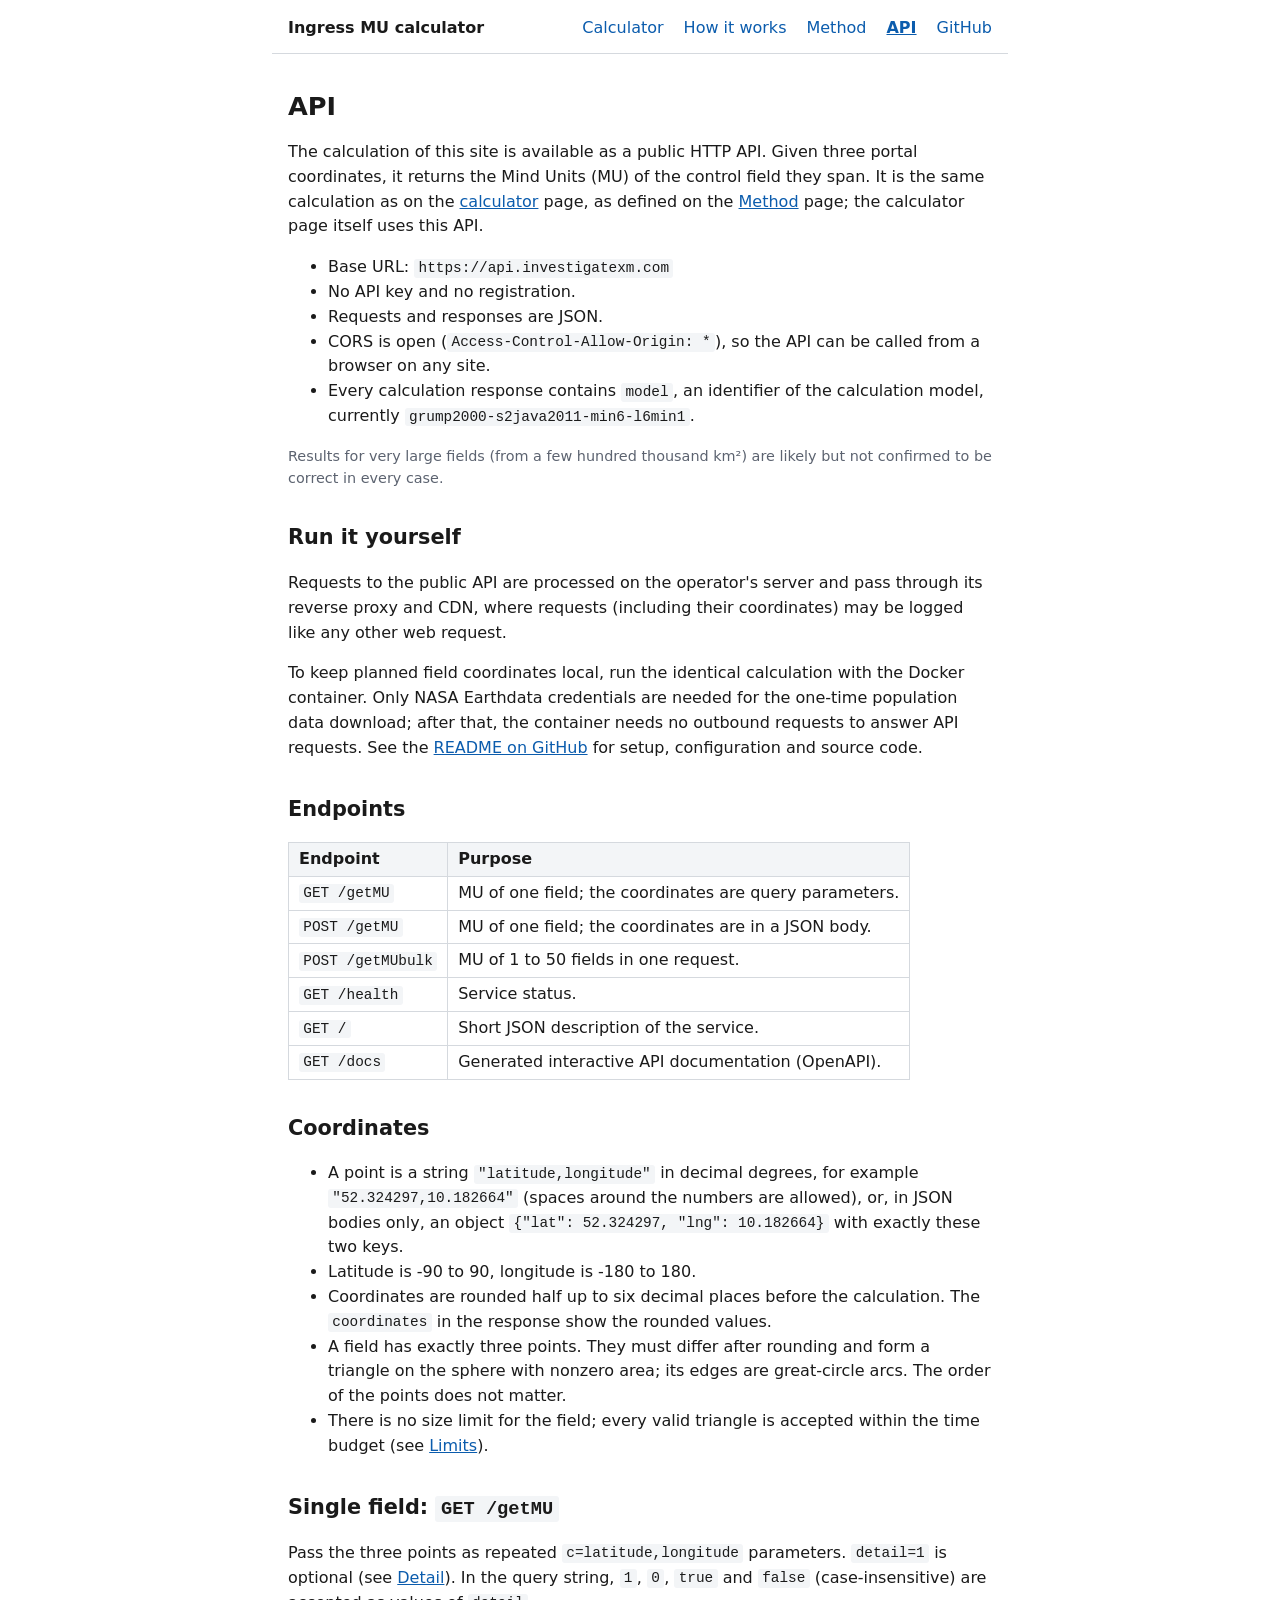
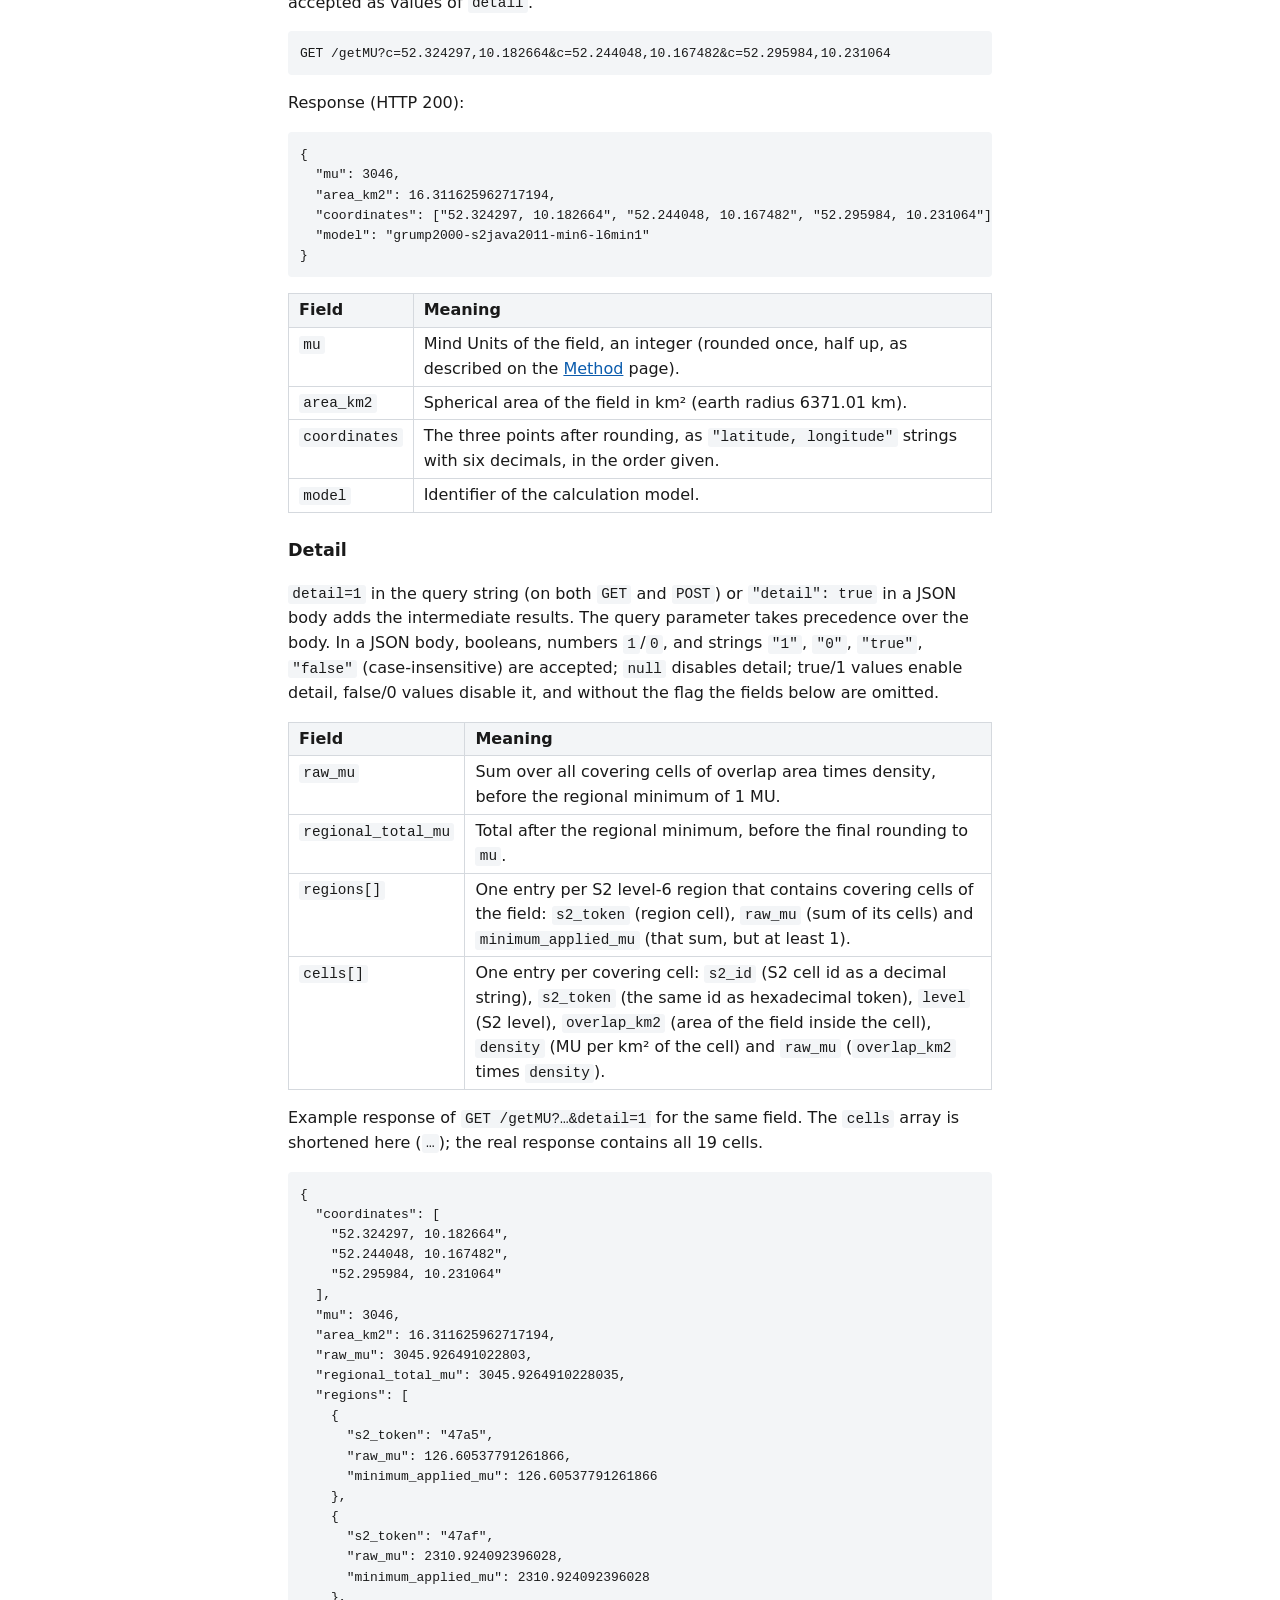
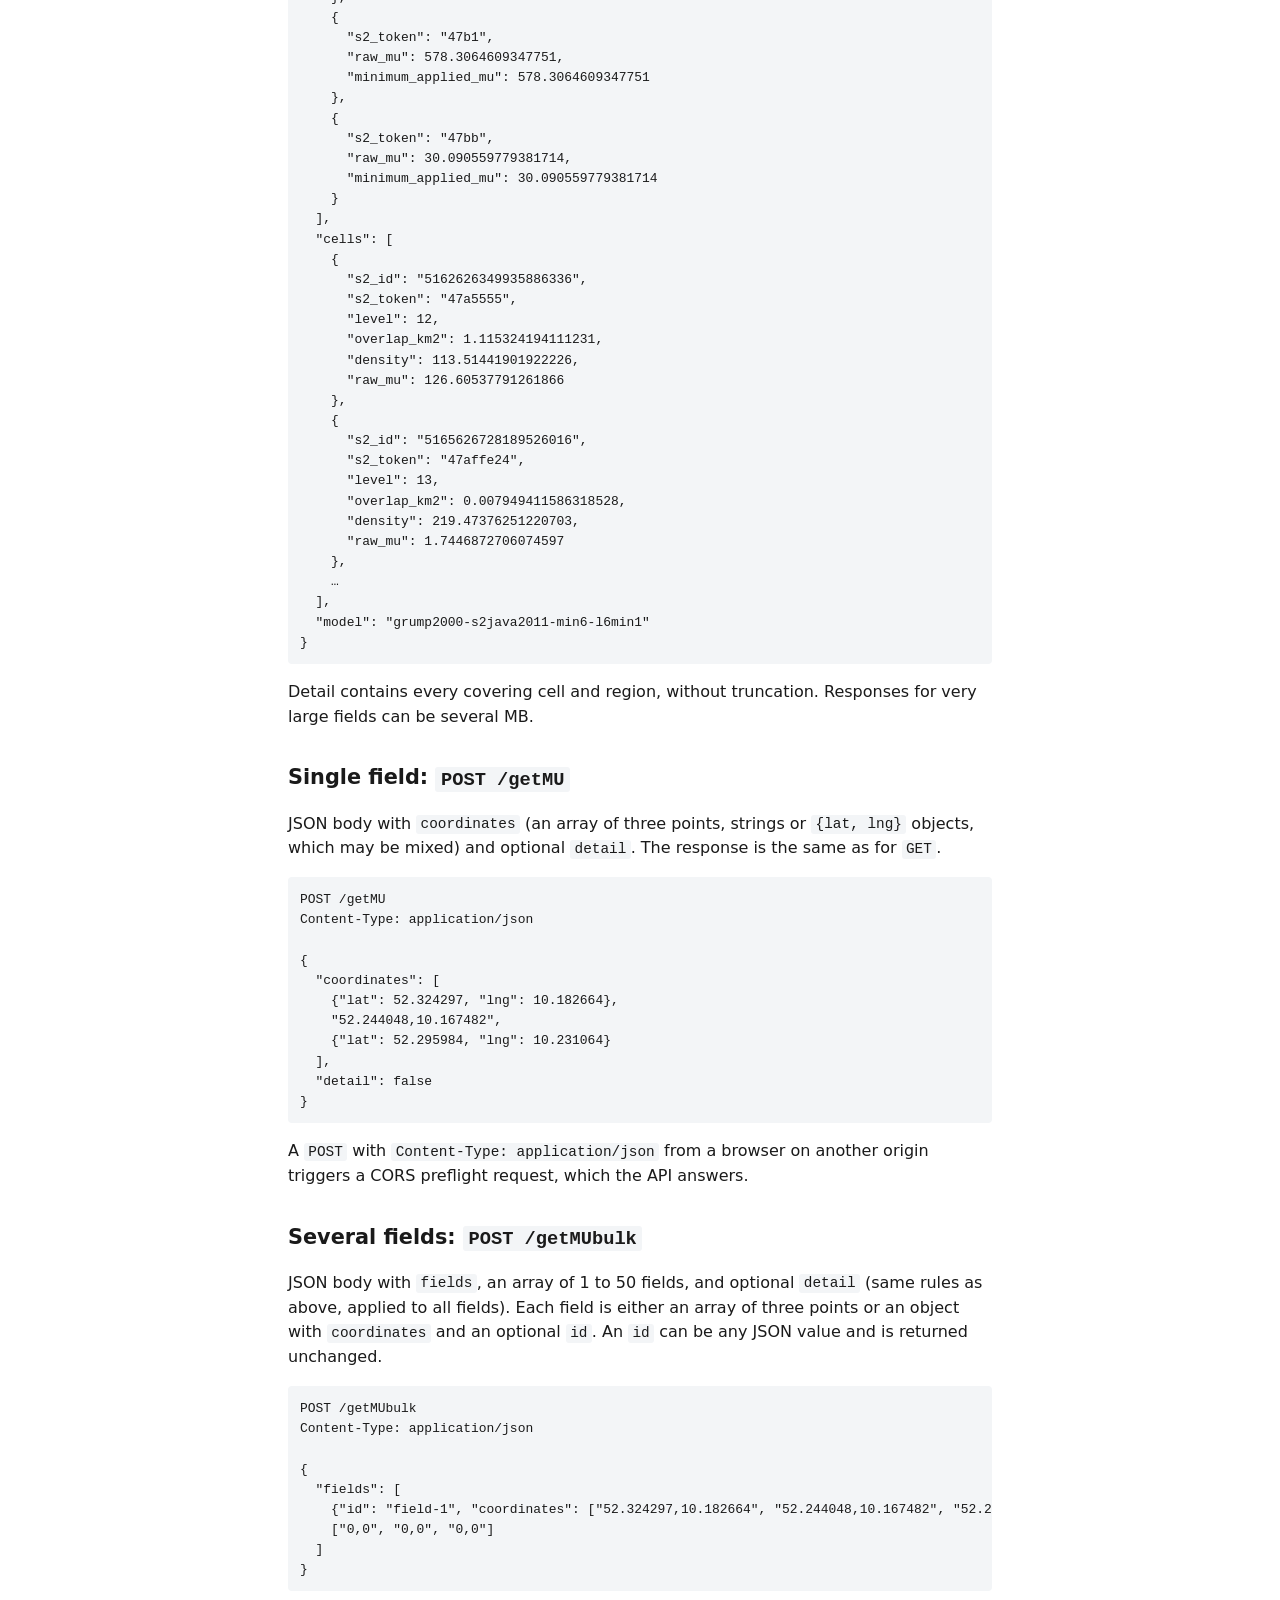
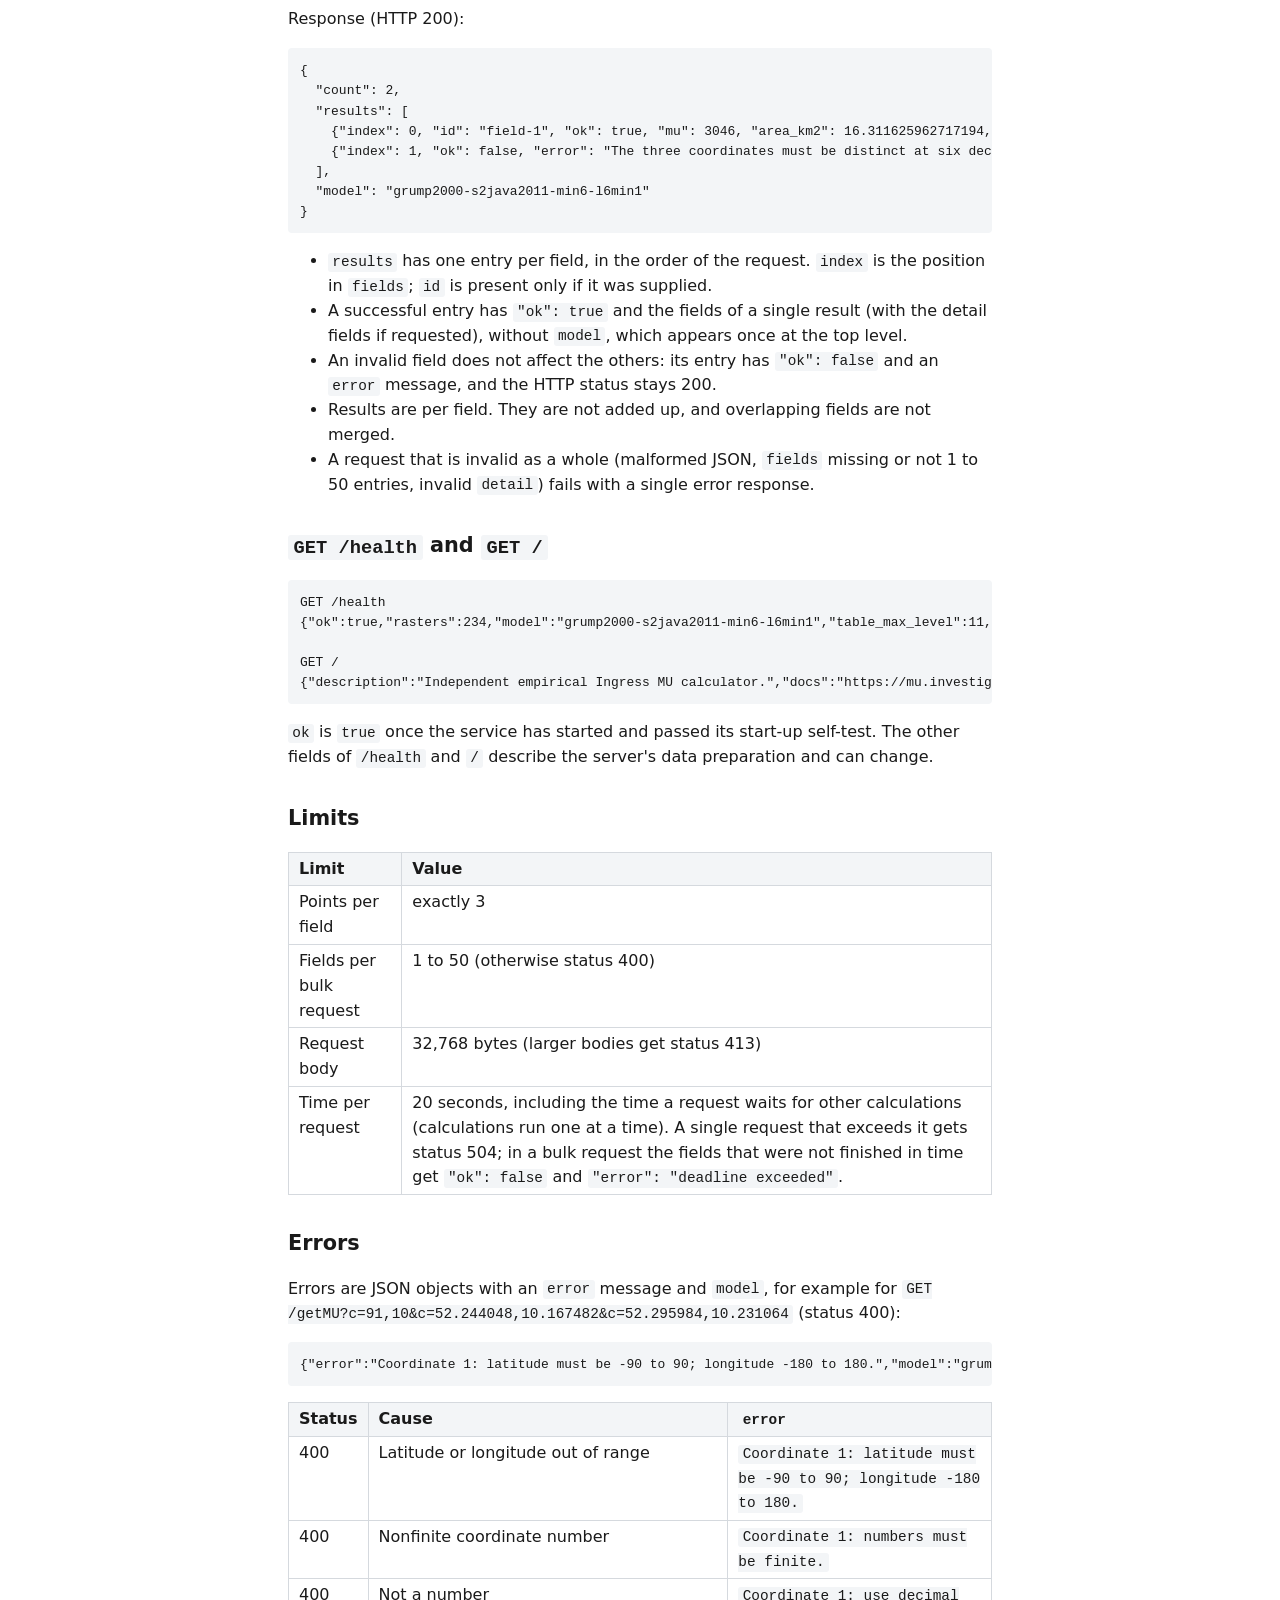
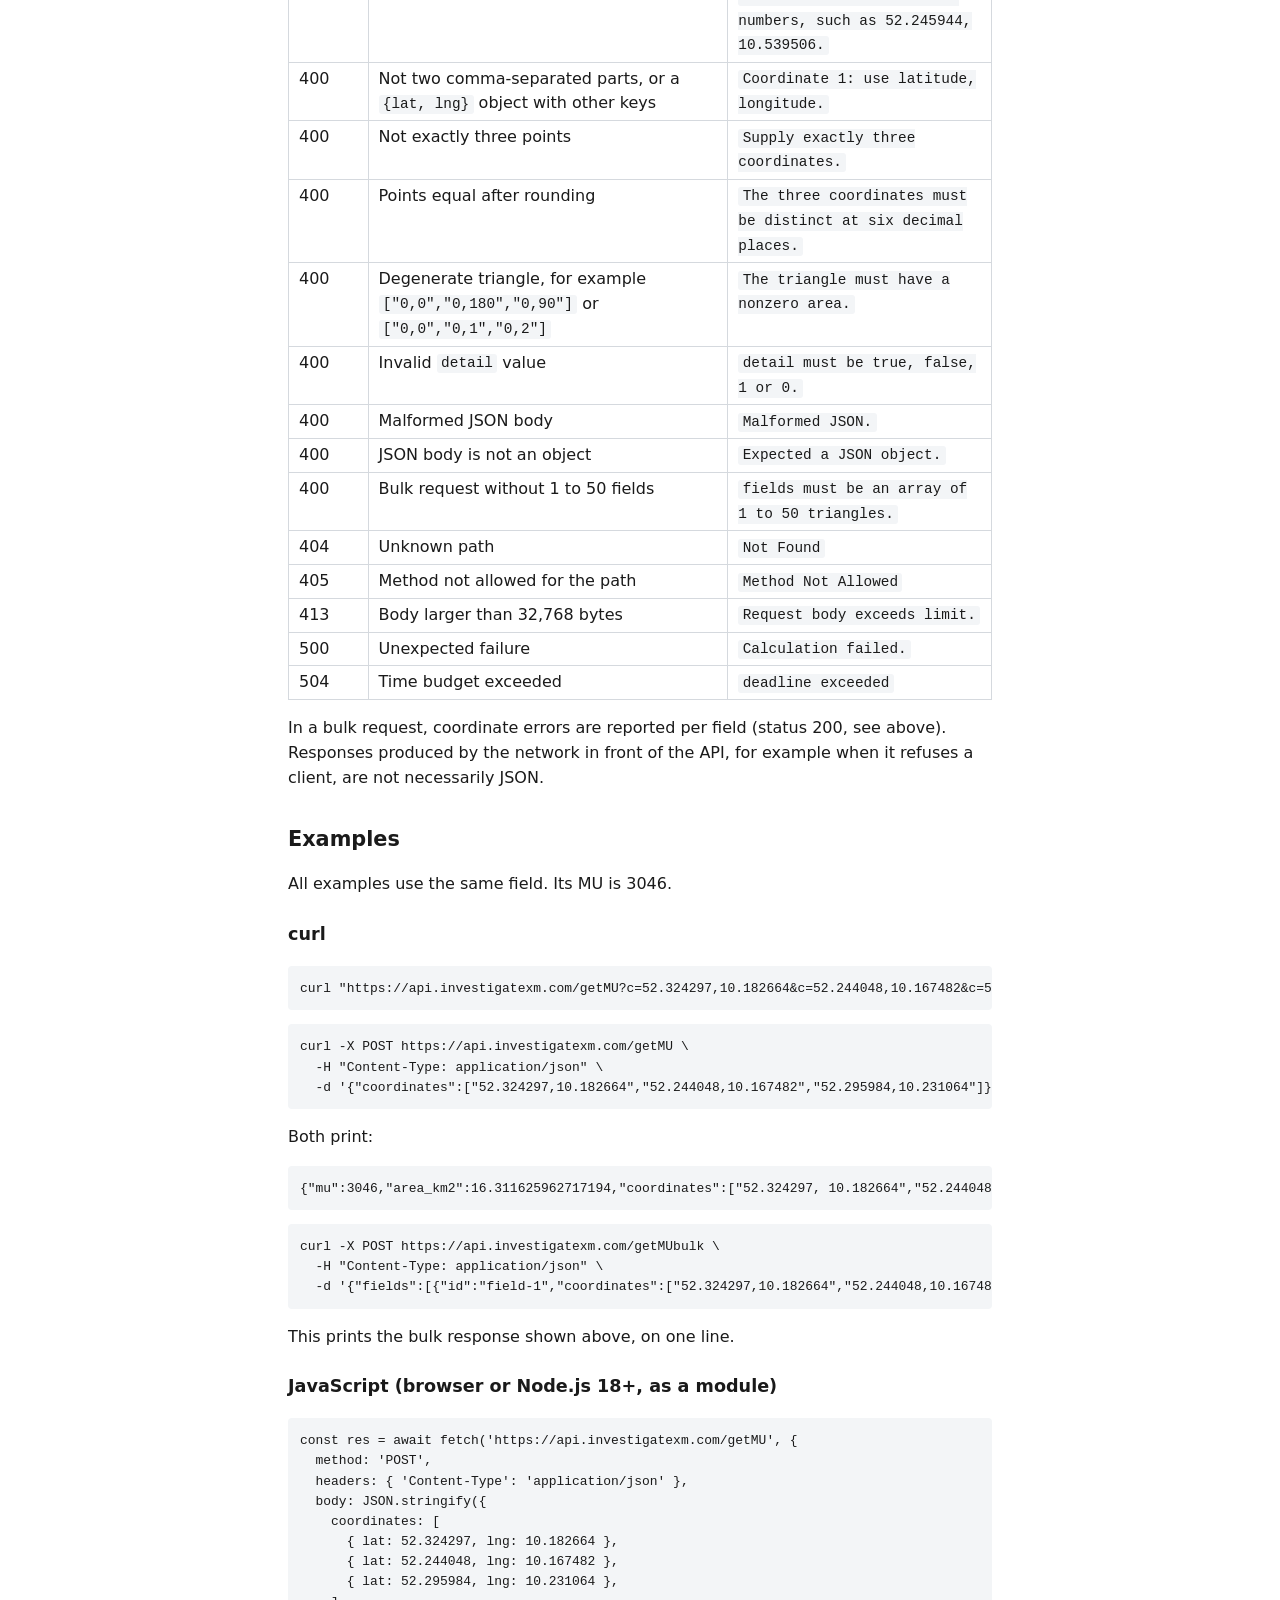
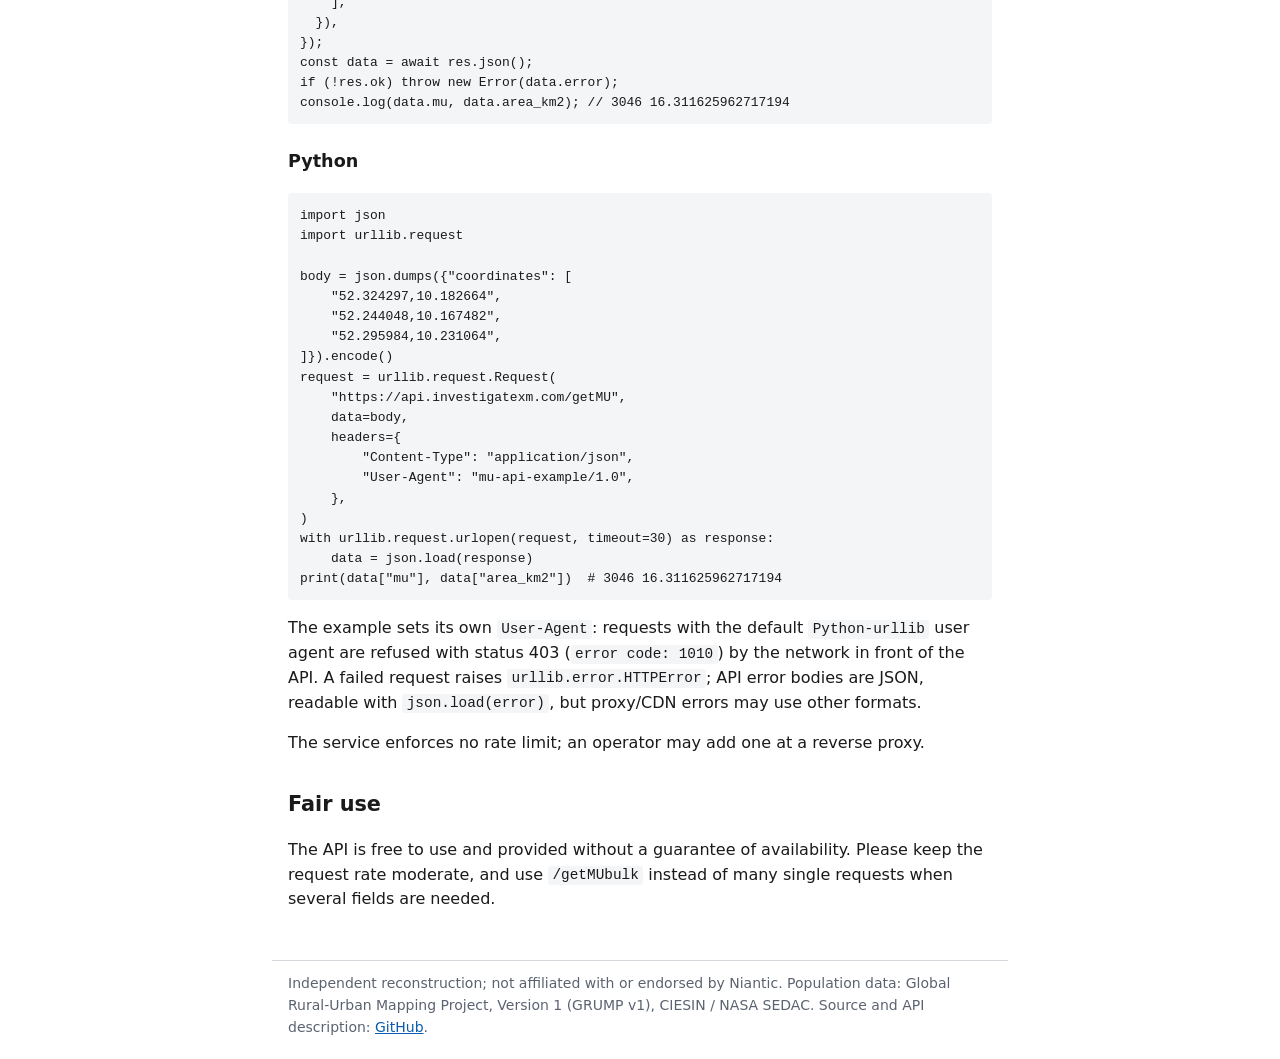
==== commit a679c6dd: "Align API detail parsing and documentation" ====
--- a/site/api.html
+++ b/site/api.html
@@ -25,9 +25,13 @@
   <li>No API key and no registration.</li>
   <li>Requests and responses are JSON.</li>
   <li>CORS is open (<code>Access-Control-Allow-Origin: *</code>), so the API can be called from a browser on any site.</li>
-  <li>Every response contains <code>model</code>, an identifier of the calculation model, currently <code>grump2000-s2java2011-min6-l6min1</code>.</li>
+  <li>Every calculation response contains <code>model</code>, an identifier of the calculation model, currently <code>grump2000-s2java2011-min6-l6min1</code>.</li>
 </ul>
 <p class="hint">Results for very large fields (from a few hundred thousand km²) are likely but not confirmed to be correct in every case.</p>
+
+<h2>Run it yourself</h2>
+<p>Requests to the public API are processed on the operator's server and pass through its reverse proxy and CDN, where requests (including their coordinates) may be logged like any other web request.</p>
+<p>To keep planned field coordinates local, run the identical calculation with the Docker container. Only NASA Earthdata credentials are needed for the one-time population data download; after that, the container needs no outbound requests to answer API requests. See the <a href="https://github.com/InvestigateXM/Ingress-MU-calculation#readme">README on GitHub</a> for setup, configuration and source code.</p>
 
 <h2>Endpoints</h2>
 <table>
@@ -52,7 +56,7 @@
 </ul>
 
 <h2>Single field: <code>GET /getMU</code></h2>
-<p>Pass the three points as repeated <code>c=latitude,longitude</code> parameters. <code>detail=1</code> is optional (see <a href="#detail">Detail</a>). In the query string, only <code>1</code> and <code>0</code> are accepted as values of <code>detail</code>.</p>
+<p>Pass the three points as repeated <code>c=latitude,longitude</code> parameters. <code>detail=1</code> is optional (see <a href="#detail">Detail</a>). In the query string, <code>1</code>, <code>0</code>, <code>true</code> and <code>false</code> (case-insensitive) are accepted as values of <code>detail</code>.</p>
 <pre><code>GET /getMU?c=52.324297,10.182664&amp;c=52.244048,10.167482&amp;c=52.295984,10.231064</code></pre>
 <p>Response (HTTP 200):</p>
 <pre><code>{
@@ -72,7 +76,7 @@
 </table>
 
 <h3 id="detail">Detail</h3>
-<p><code>detail=1</code> in the query string (on both <code>GET</code> and <code>POST</code>) or <code>"detail": true</code> in a JSON body adds the intermediate results. The query parameter takes precedence over the body. In a JSON body, <code>true</code>, <code>false</code>, <code>1</code> and <code>0</code> are accepted; without the flag the fields below are omitted.</p>
+<p><code>detail=1</code> in the query string (on both <code>GET</code> and <code>POST</code>) or <code>"detail": true</code> in a JSON body adds the intermediate results. The query parameter takes precedence over the body. In a JSON body, booleans, numbers <code>1</code>/<code>0</code>, and strings <code>"1"</code>, <code>"0"</code>, <code>"true"</code>, <code>"false"</code> (case-insensitive) are accepted; <code>null</code> disables detail; true/1 values enable detail, false/0 values disable it, and without the flag the fields below are omitted.</p>
 <table>
   <thead><tr><th>Field</th><th>Meaning</th></tr></thead>
   <tbody>
@@ -207,11 +211,12 @@
   <thead><tr><th>Status</th><th>Cause</th><th><code>error</code></th></tr></thead>
   <tbody>
     <tr><td>400</td><td>Latitude or longitude out of range</td><td><code>Coordinate 1: latitude must be -90 to 90; longitude -180 to 180.</code></td></tr>
+    <tr><td>400</td><td>Nonfinite coordinate number</td><td><code>Coordinate 1: numbers must be finite.</code></td></tr>
     <tr><td>400</td><td>Not a number</td><td><code>Coordinate 1: use decimal numbers, such as 52.245944, 10.539506.</code></td></tr>
     <tr><td>400</td><td>Not two comma-separated parts, or a <code>{lat, lng}</code> object with other keys</td><td><code>Coordinate 1: use latitude, longitude.</code></td></tr>
     <tr><td>400</td><td>Not exactly three points</td><td><code>Supply exactly three coordinates.</code></td></tr>
     <tr><td>400</td><td>Points equal after rounding</td><td><code>The three coordinates must be distinct at six decimal places.</code></td></tr>
-    <tr><td>400</td><td>Points on one great circle</td><td><code>The triangle must have a nonzero area.</code></td></tr>
+    <tr><td>400</td><td>Degenerate triangle, for example <code>["0,0","0,180","0,90"]</code> or <code>["0,0","0,1","0,2"]</code></td><td><code>The triangle must have a nonzero area.</code></td></tr>
     <tr><td>400</td><td>Invalid <code>detail</code> value</td><td><code>detail must be true, false, 1 or 0.</code></td></tr>
     <tr><td>400</td><td>Malformed JSON body</td><td><code>Malformed JSON.</code></td></tr>
     <tr><td>400</td><td>JSON body is not an object</td><td><code>Expected a JSON object.</code></td></tr>
@@ -275,10 +280,9 @@
 with urllib.request.urlopen(request, timeout=30) as response:
     data = json.load(response)
 print(data["mu"], data["area_km2"])  # 3046 16.311625962717194</code></pre>
-<p>The example sets its own <code>User-Agent</code>: requests with the default <code>Python-urllib</code> user agent are refused with status 403 (<code>error code: 1010</code>) by the network in front of the API. A failed request raises <code>urllib.error.HTTPError</code>; its body is the JSON error response, readable with <code>json.load(error)</code>.</p>
-
-<h2>Run it yourself</h2>
-<p>The same API is available as a Docker container, built from the project's repository. It needs only NASA Earthdata credentials: on first start it downloads the population data and prepares its tables. See the <a href="https://github.com/InvestigateXM/Ingress-MU-calculation#readme">README on GitHub</a> for setup, configuration and the source code.</p>
+<p>The example sets its own <code>User-Agent</code>: requests with the default <code>Python-urllib</code> user agent are refused with status 403 (<code>error code: 1010</code>) by the network in front of the API. A failed request raises <code>urllib.error.HTTPError</code>; API error bodies are JSON, readable with <code>json.load(error)</code>, but proxy/CDN errors may use other formats.</p>
+
+<p>The service enforces no rate limit; an operator may add one at a reverse proxy.</p>
 
 <h2>Fair use</h2>
 <p>The API is free to use and provided without a guarantee of availability. Please keep the request rate moderate, and use <code>/getMUbulk</code> instead of many single requests when several fields are needed.</p>
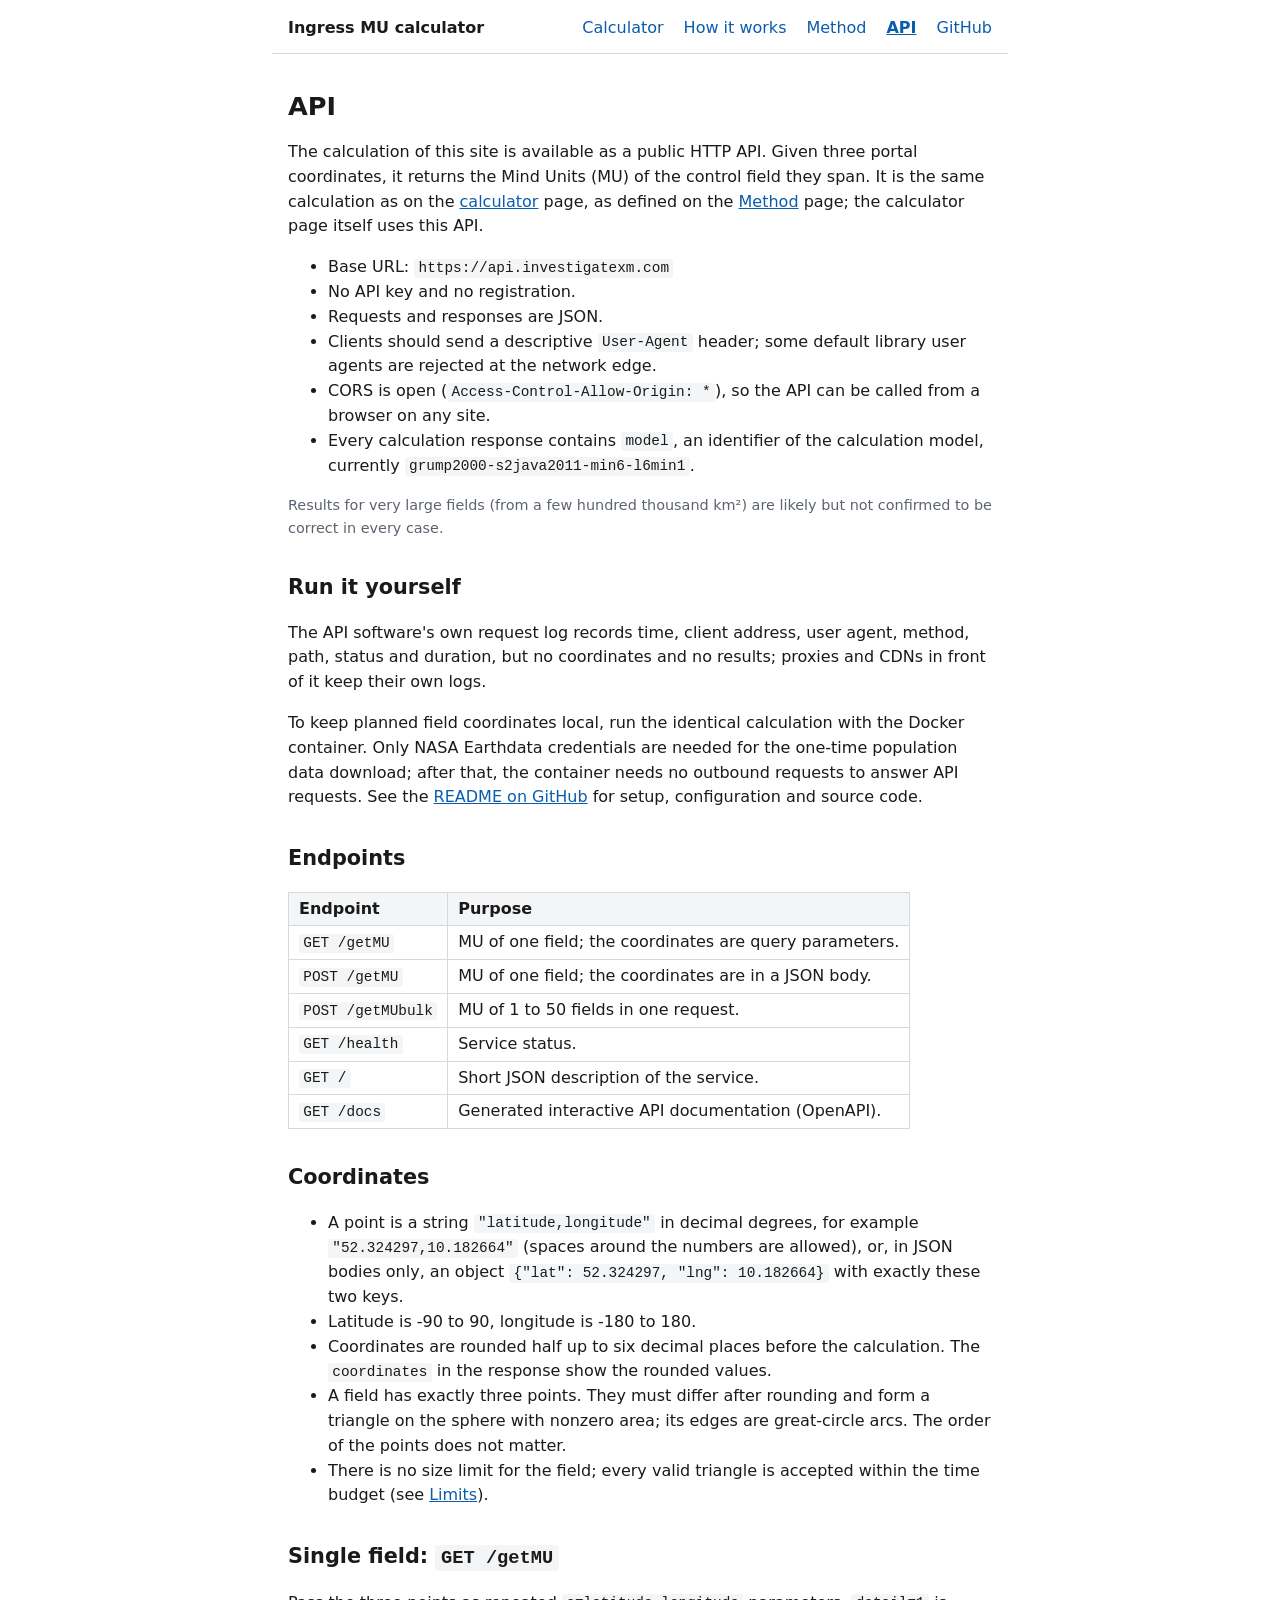
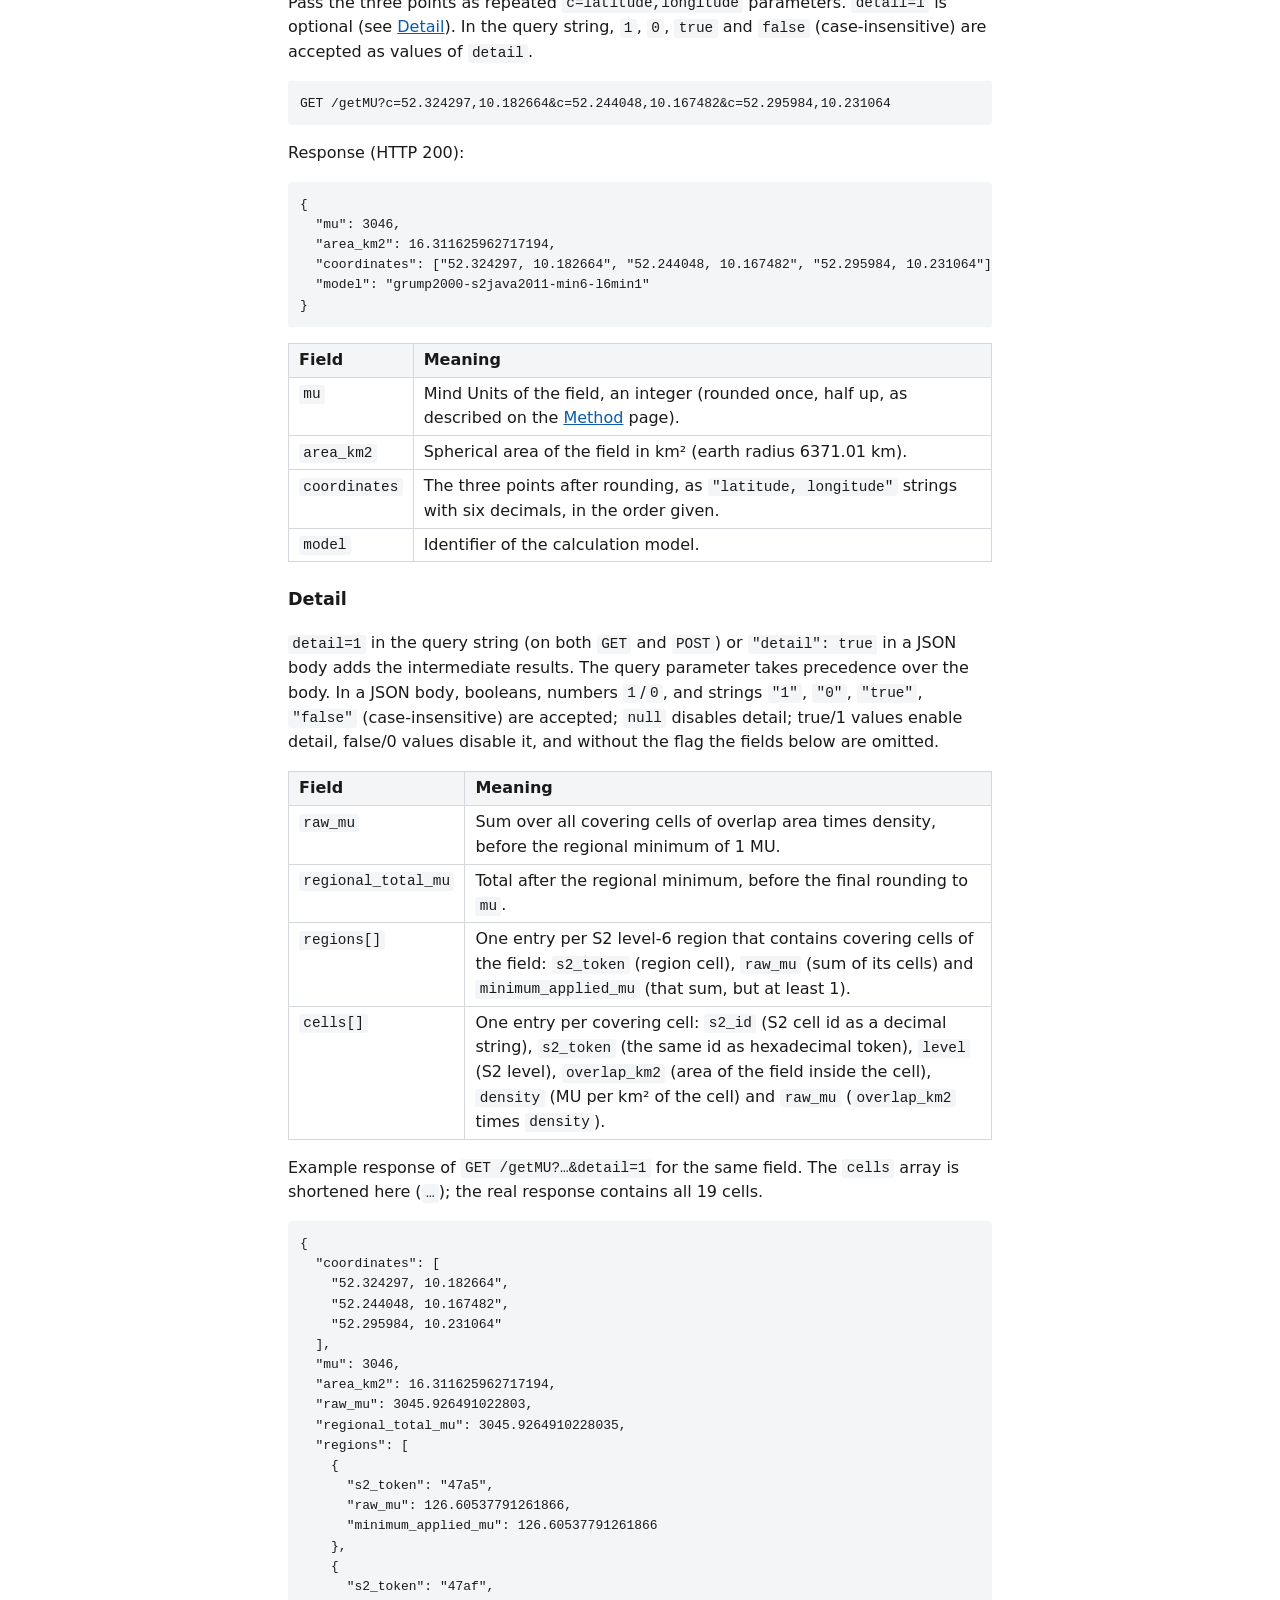
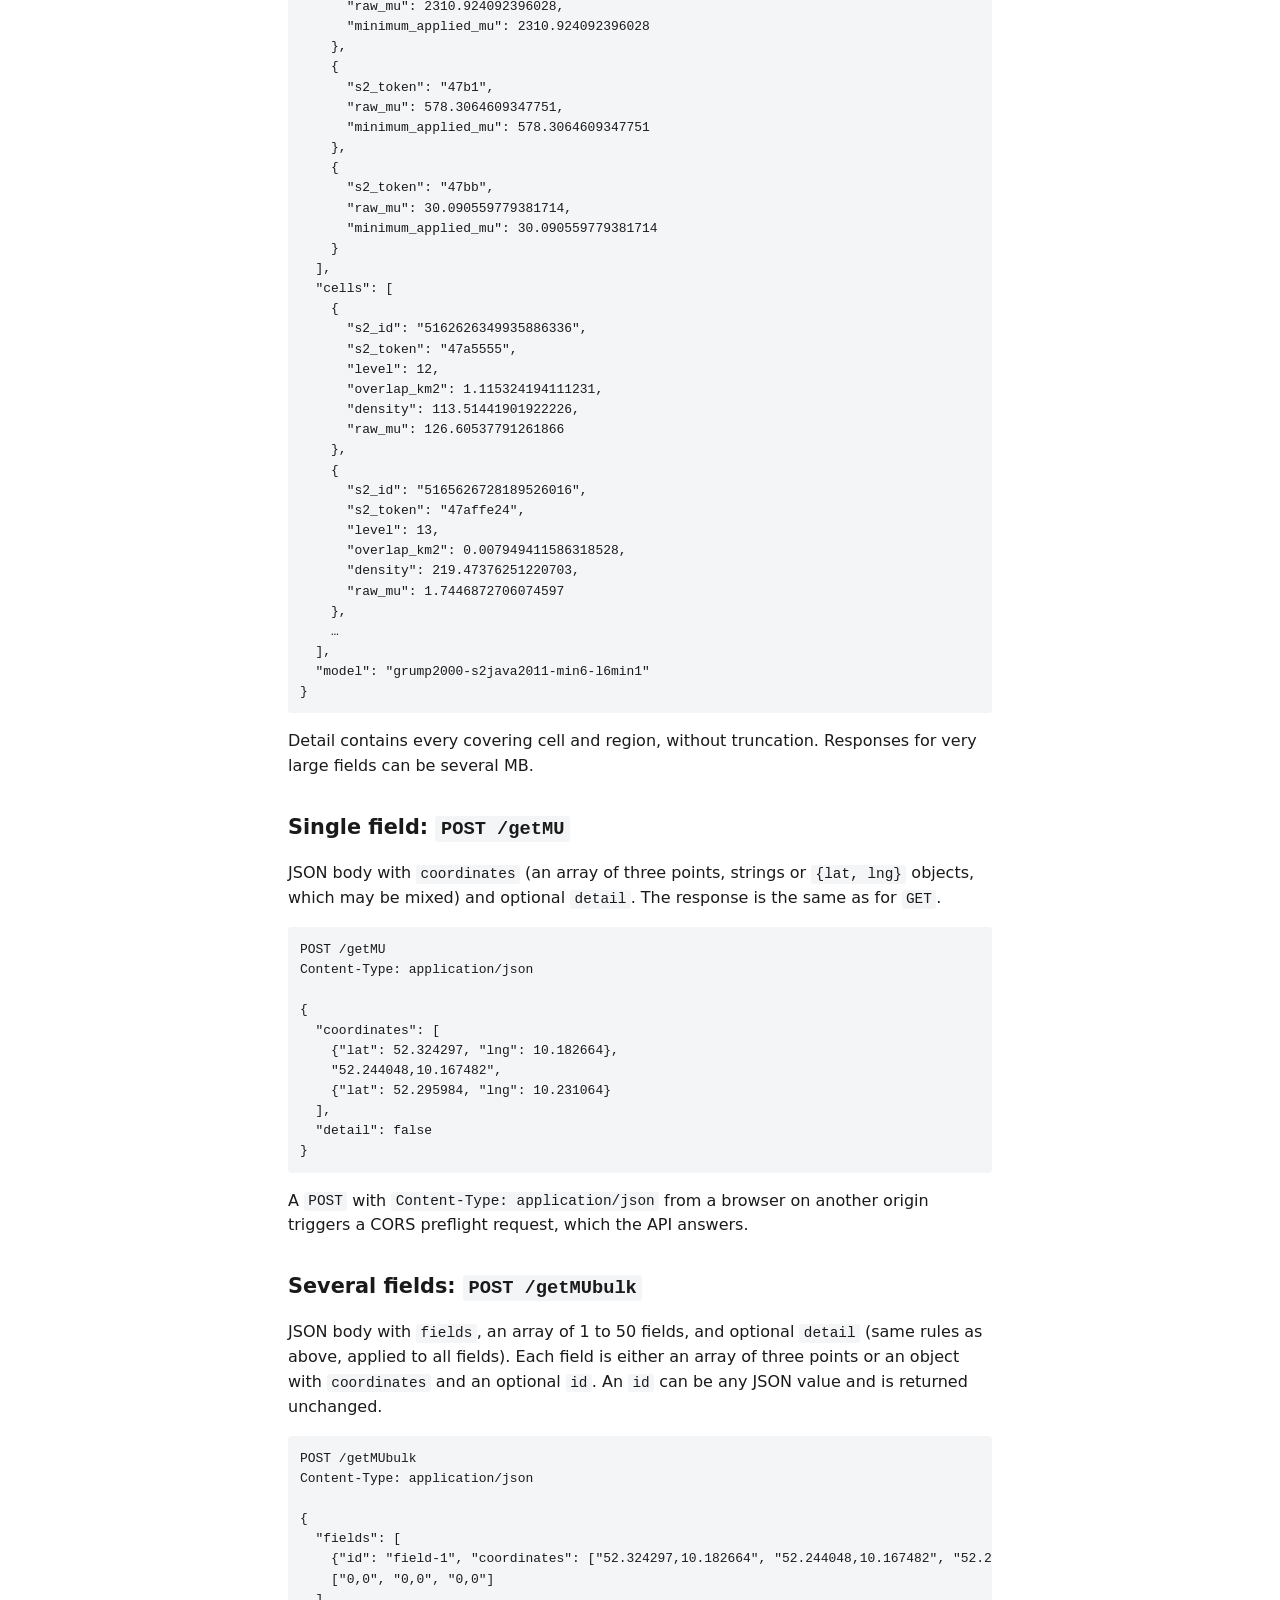
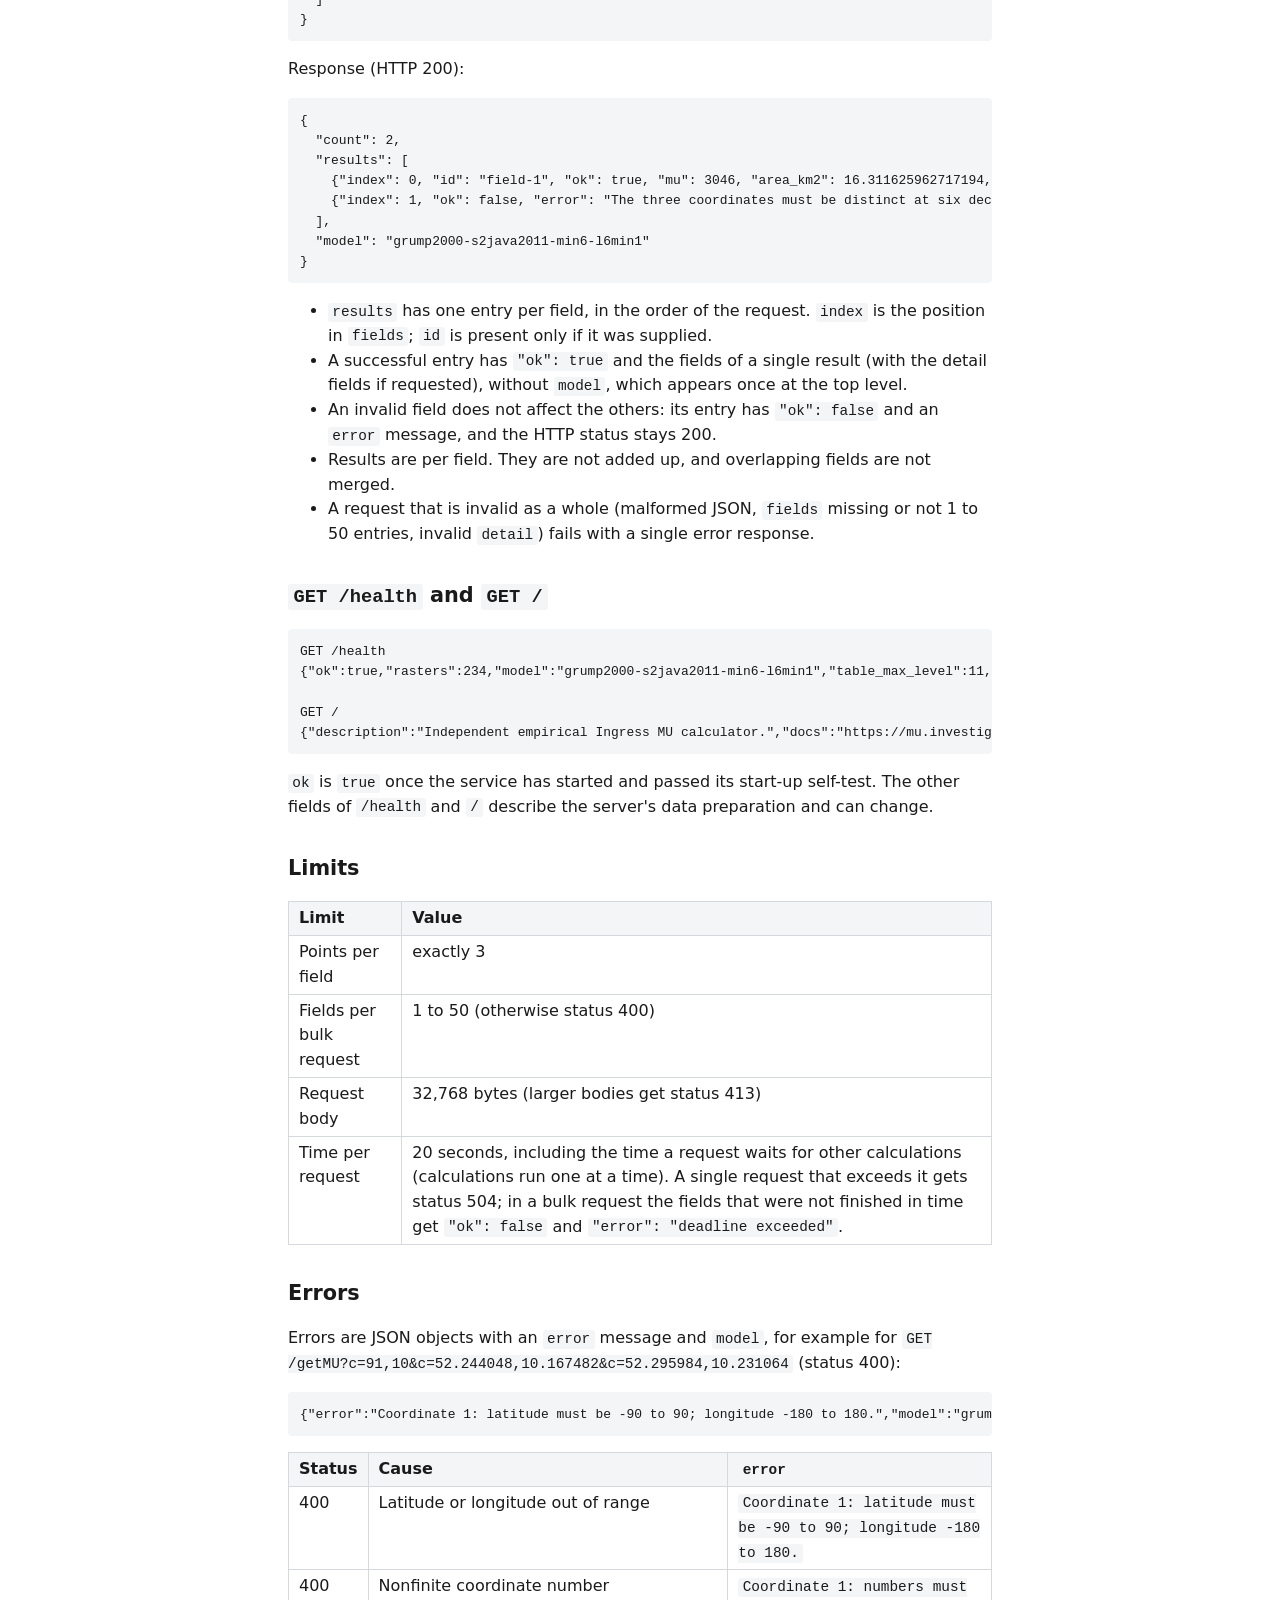
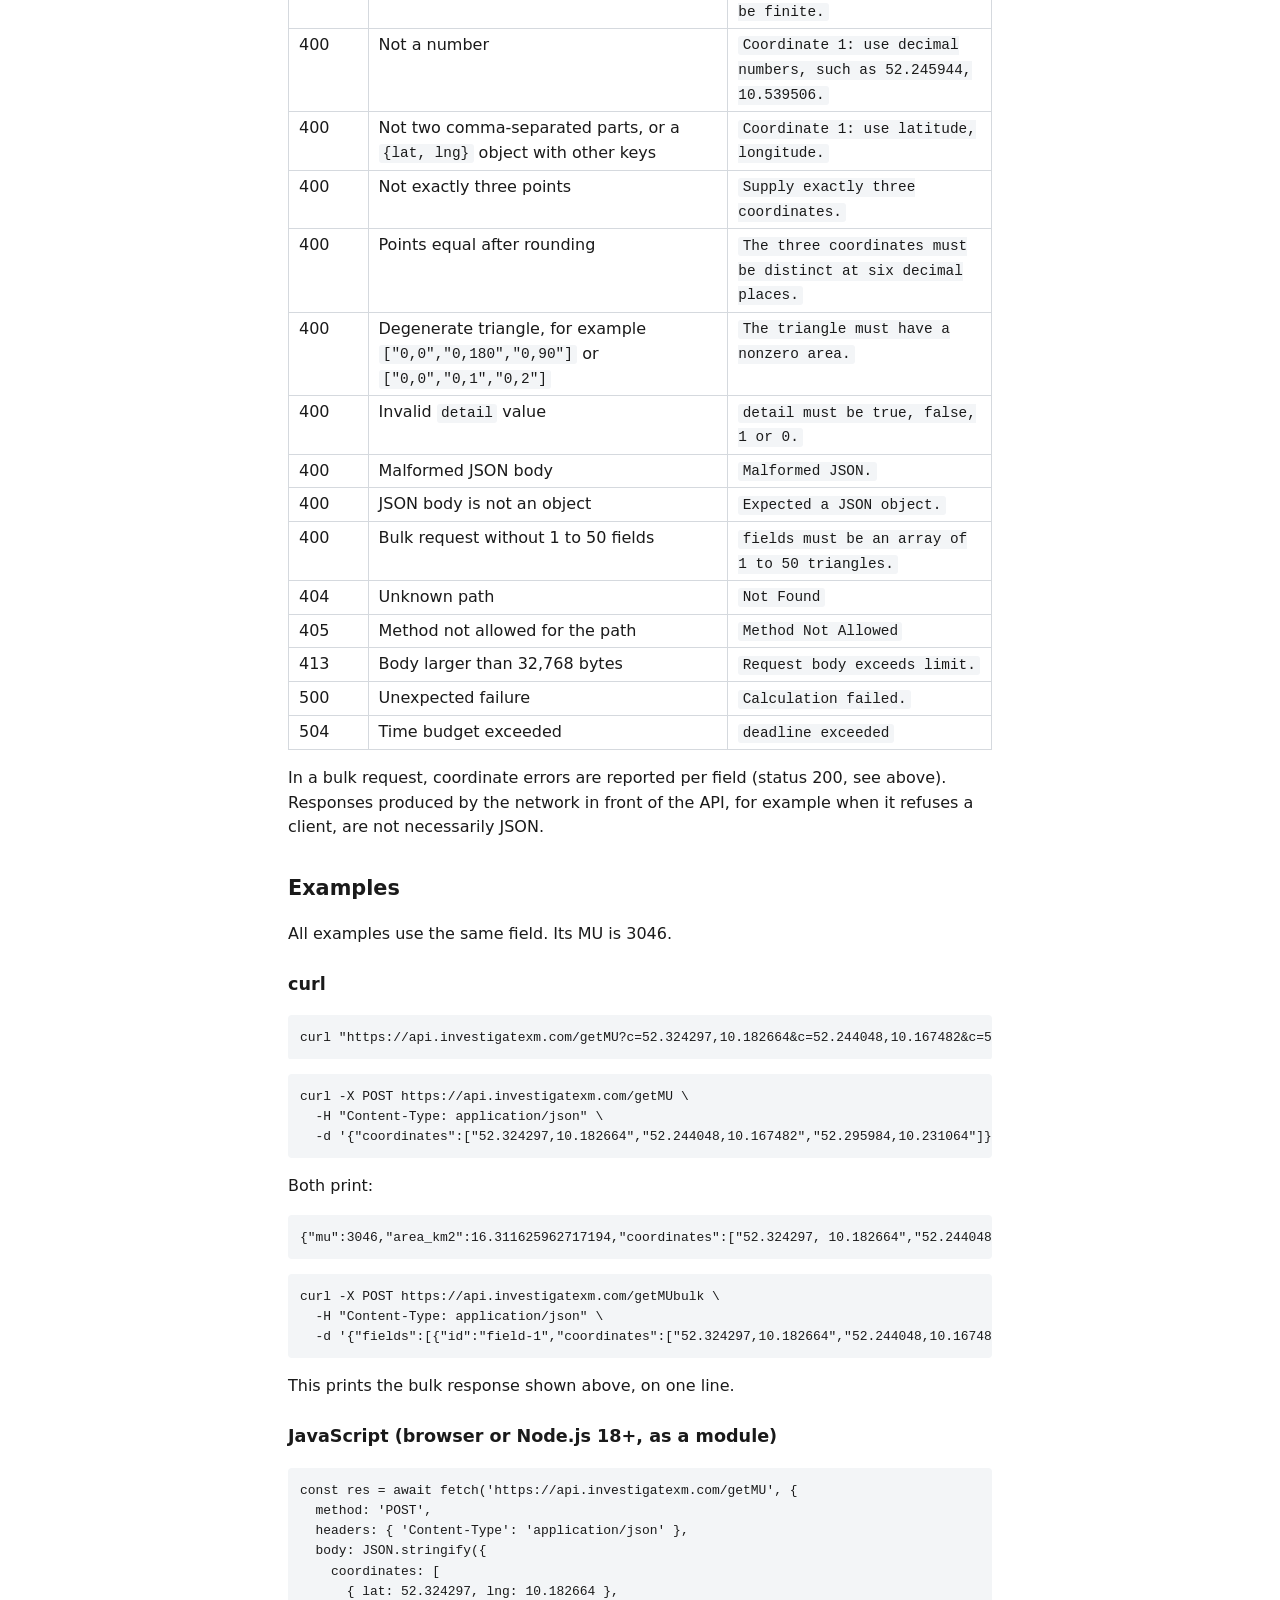
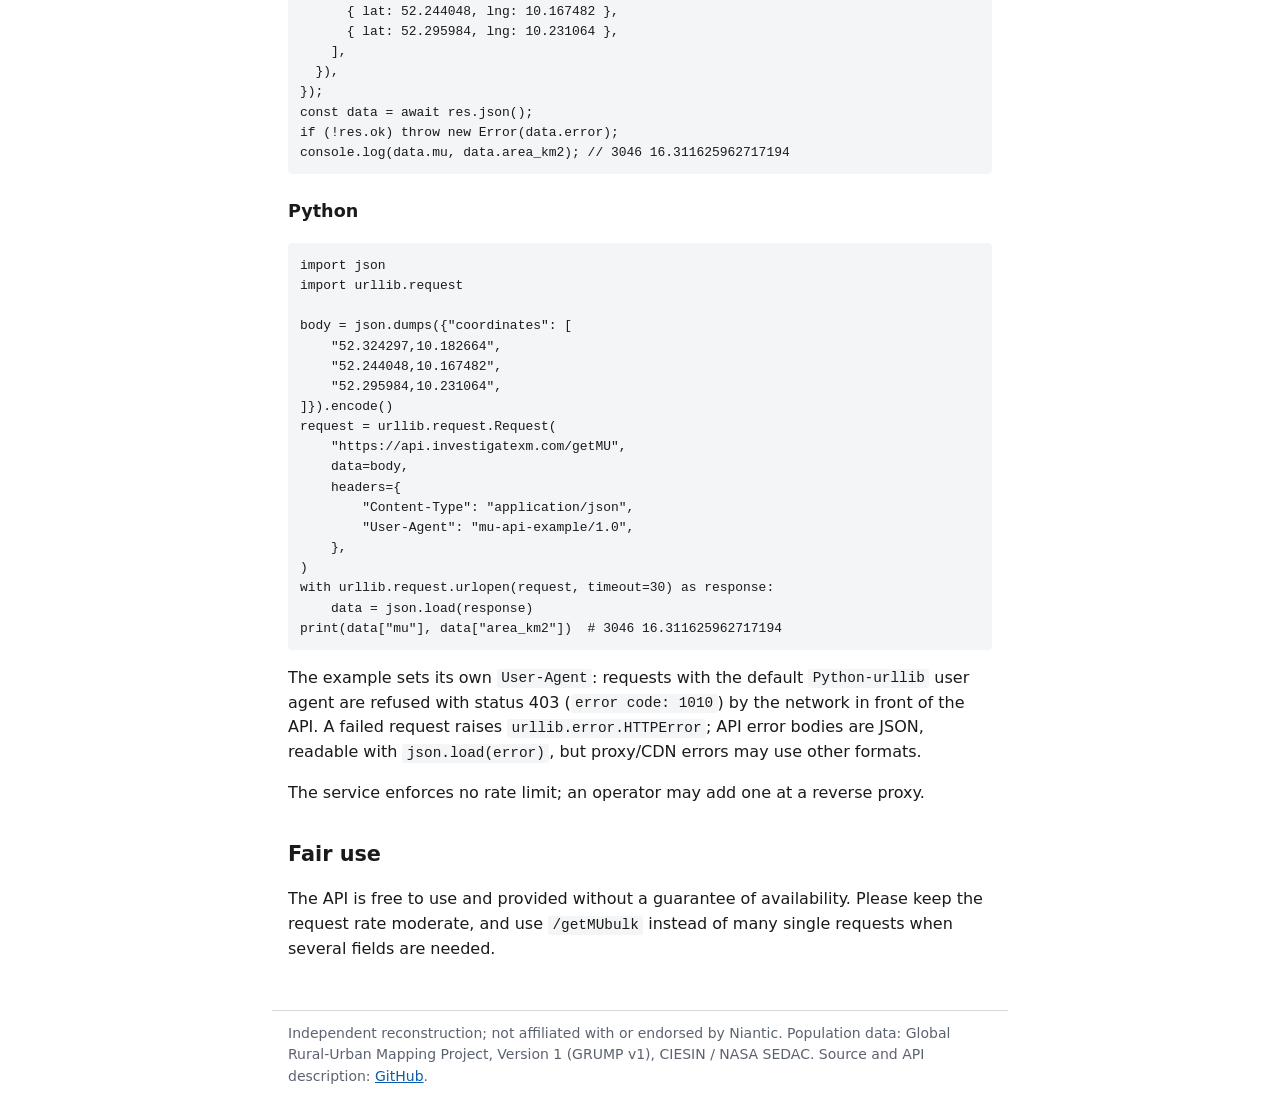
==== commit e343d61b: "Add privacy-preserving API request logging" ====
--- a/site/api.html
+++ b/site/api.html
@@ -24,13 +24,14 @@
   <li>Base URL: <code>https://api.investigatexm.com</code></li>
   <li>No API key and no registration.</li>
   <li>Requests and responses are JSON.</li>
+  <li>Clients should send a descriptive <code>User-Agent</code> header; some default library user agents are rejected at the network edge.</li>
   <li>CORS is open (<code>Access-Control-Allow-Origin: *</code>), so the API can be called from a browser on any site.</li>
   <li>Every calculation response contains <code>model</code>, an identifier of the calculation model, currently <code>grump2000-s2java2011-min6-l6min1</code>.</li>
 </ul>
 <p class="hint">Results for very large fields (from a few hundred thousand km²) are likely but not confirmed to be correct in every case.</p>
 
 <h2>Run it yourself</h2>
-<p>Requests to the public API are processed on the operator's server and pass through its reverse proxy and CDN, where requests (including their coordinates) may be logged like any other web request.</p>
+<p>The API software's own request log records time, client address, user agent, method, path, status and duration, but no coordinates and no results; proxies and CDNs in front of it keep their own logs.</p>
 <p>To keep planned field coordinates local, run the identical calculation with the Docker container. Only NASA Earthdata credentials are needed for the one-time population data download; after that, the container needs no outbound requests to answer API requests. See the <a href="https://github.com/InvestigateXM/Ingress-MU-calculation#readme">README on GitHub</a> for setup, configuration and source code.</p>
 
 <h2>Endpoints</h2>
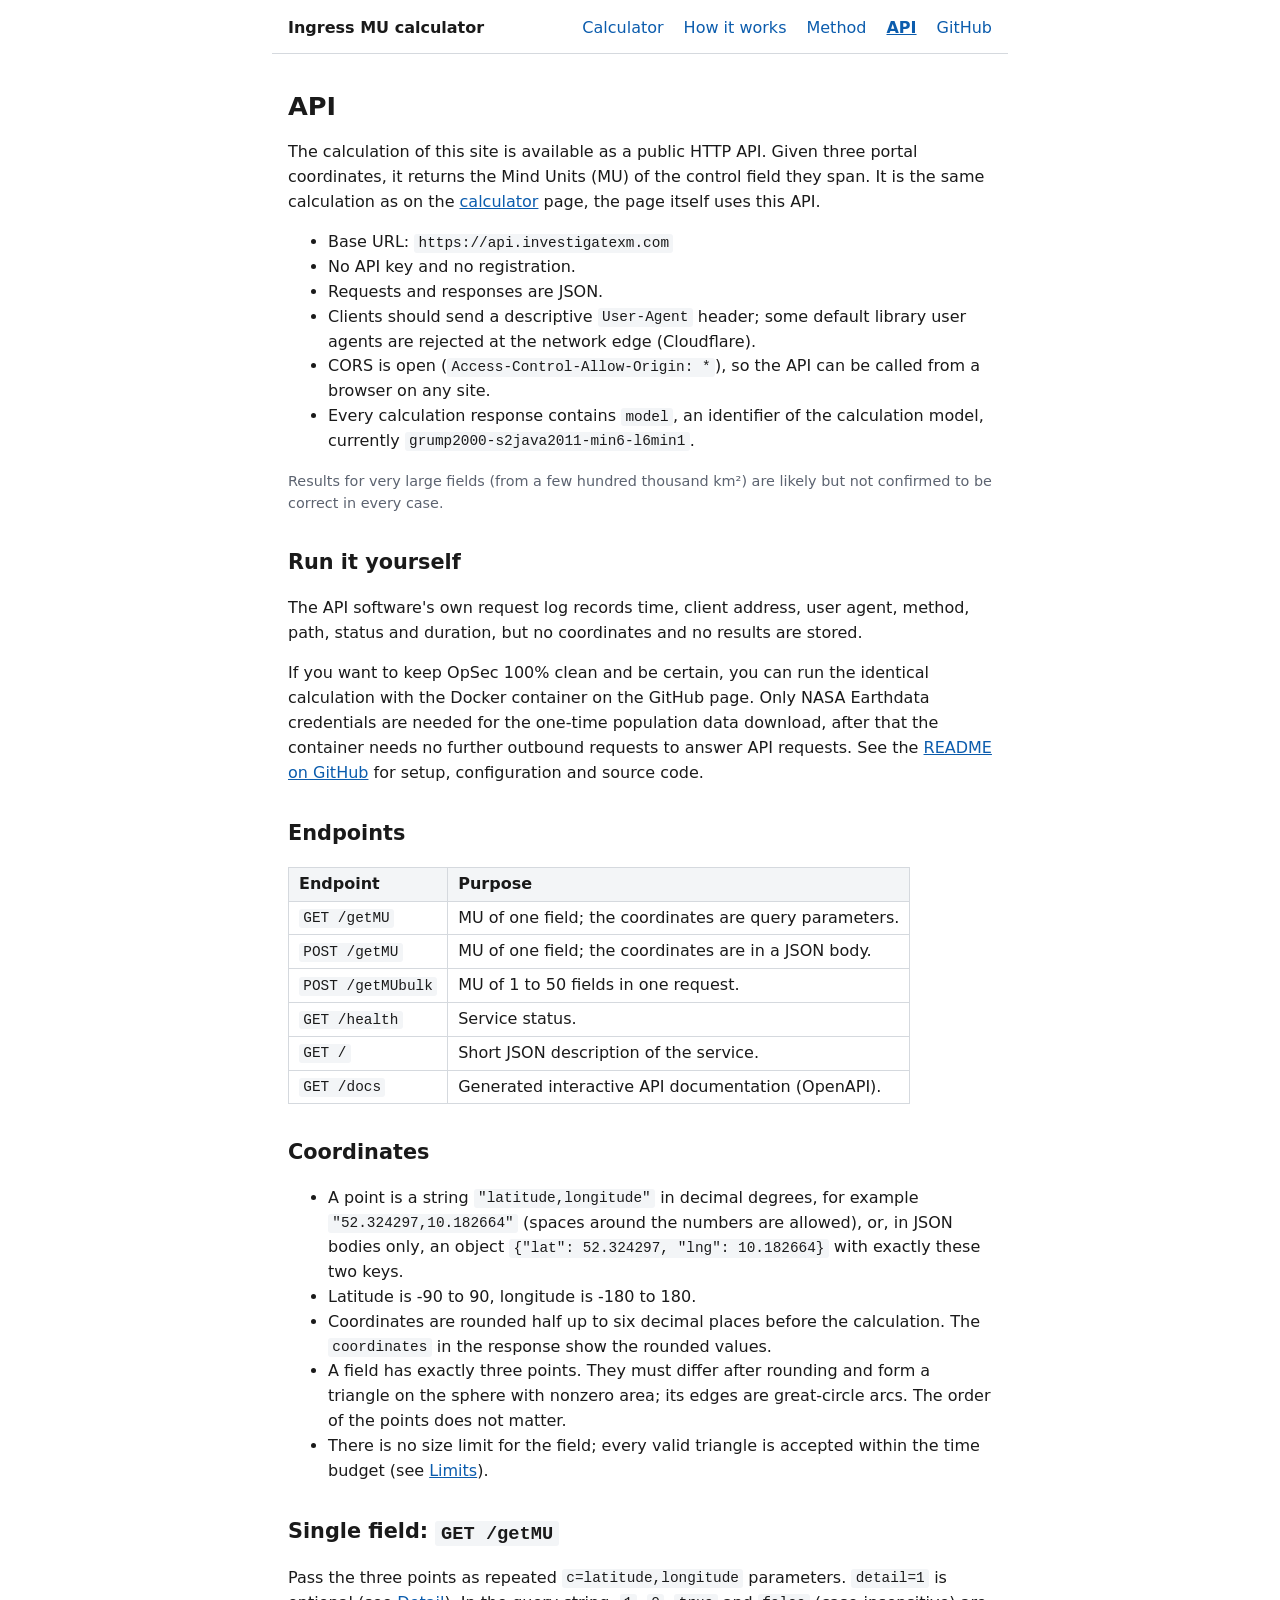
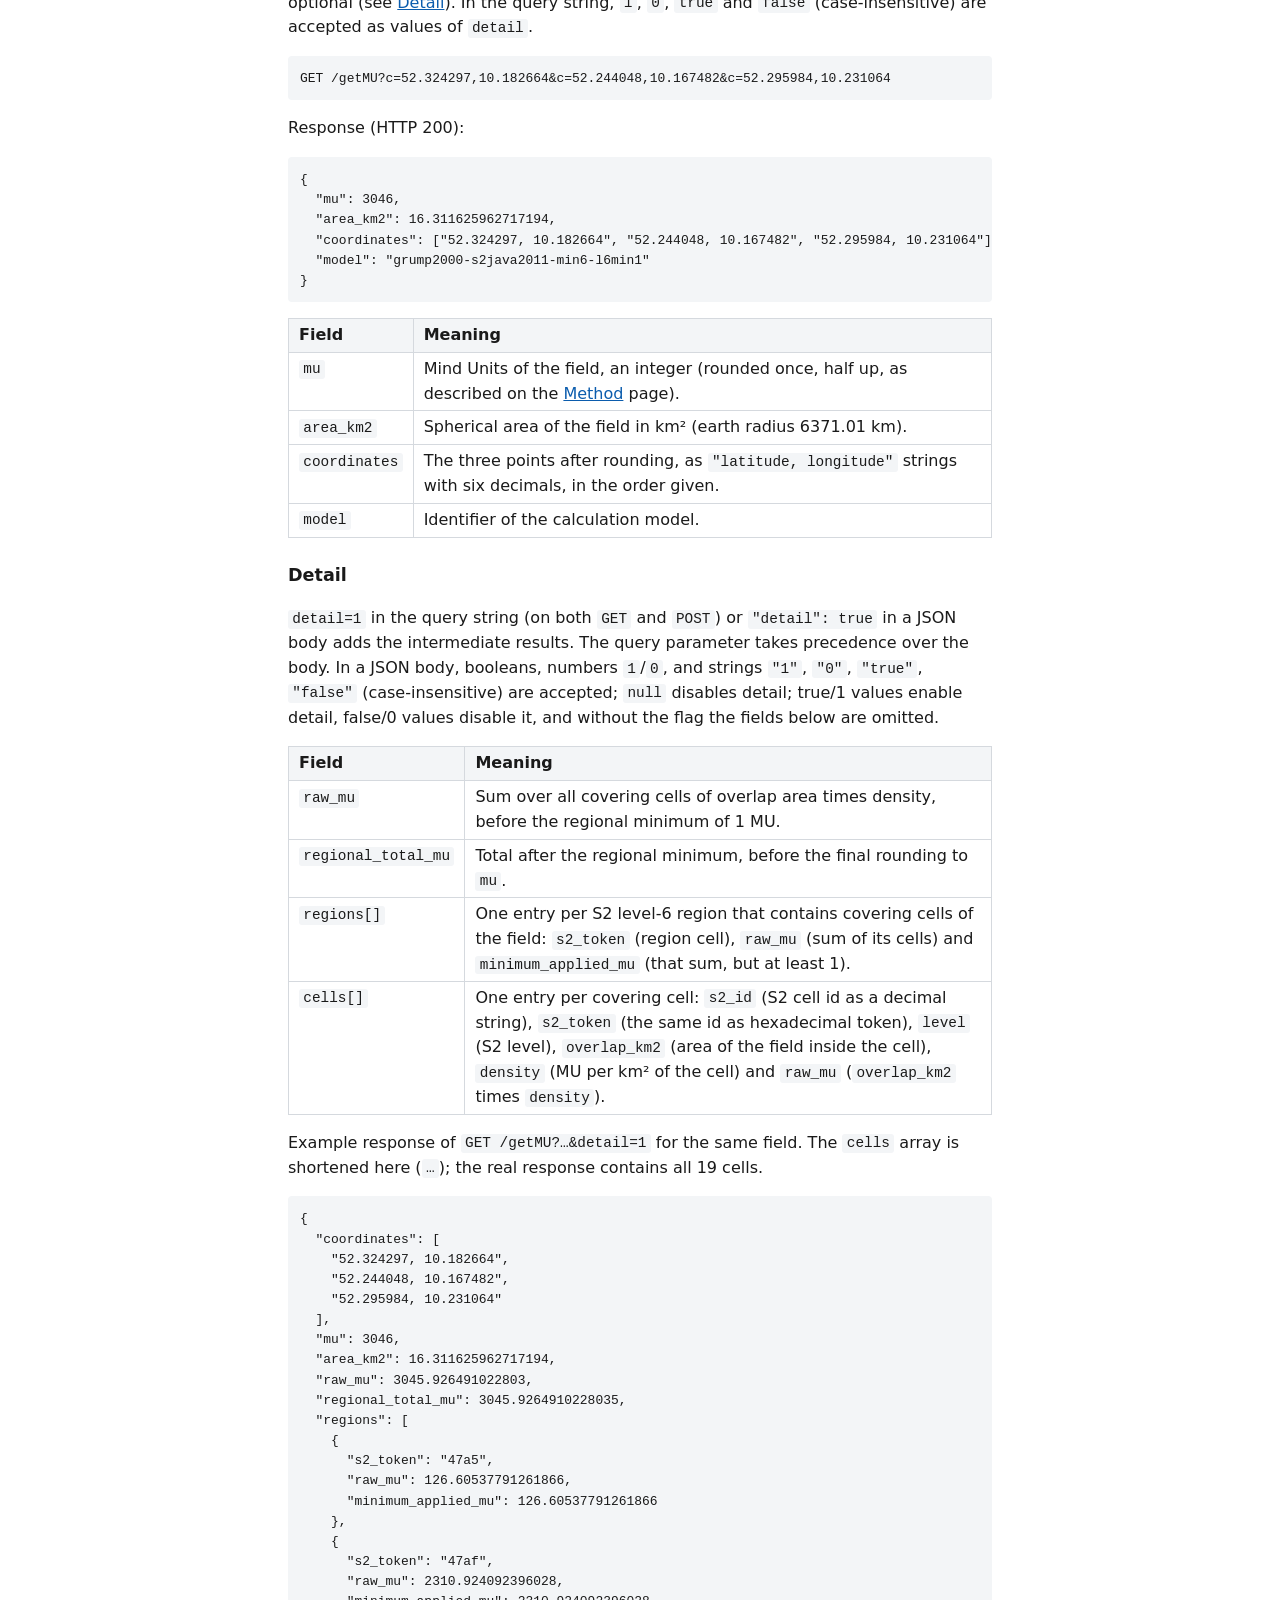
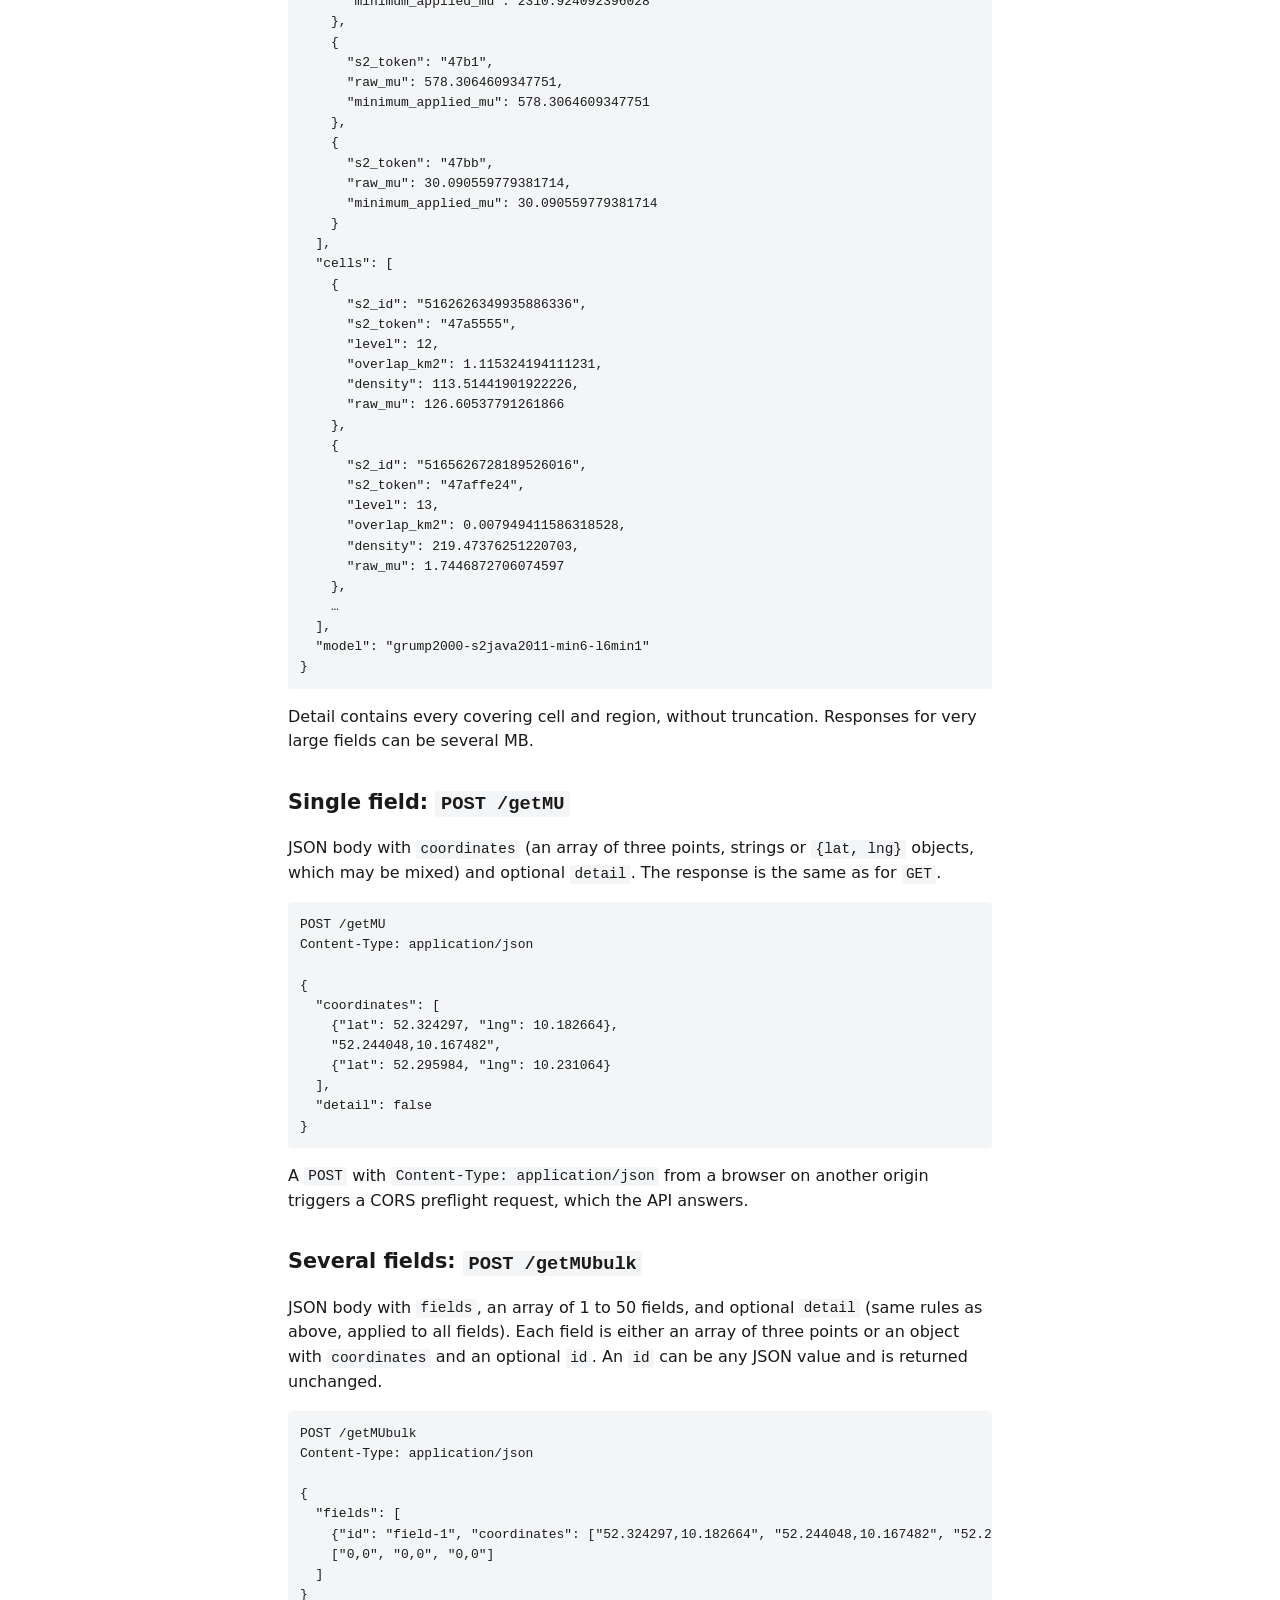
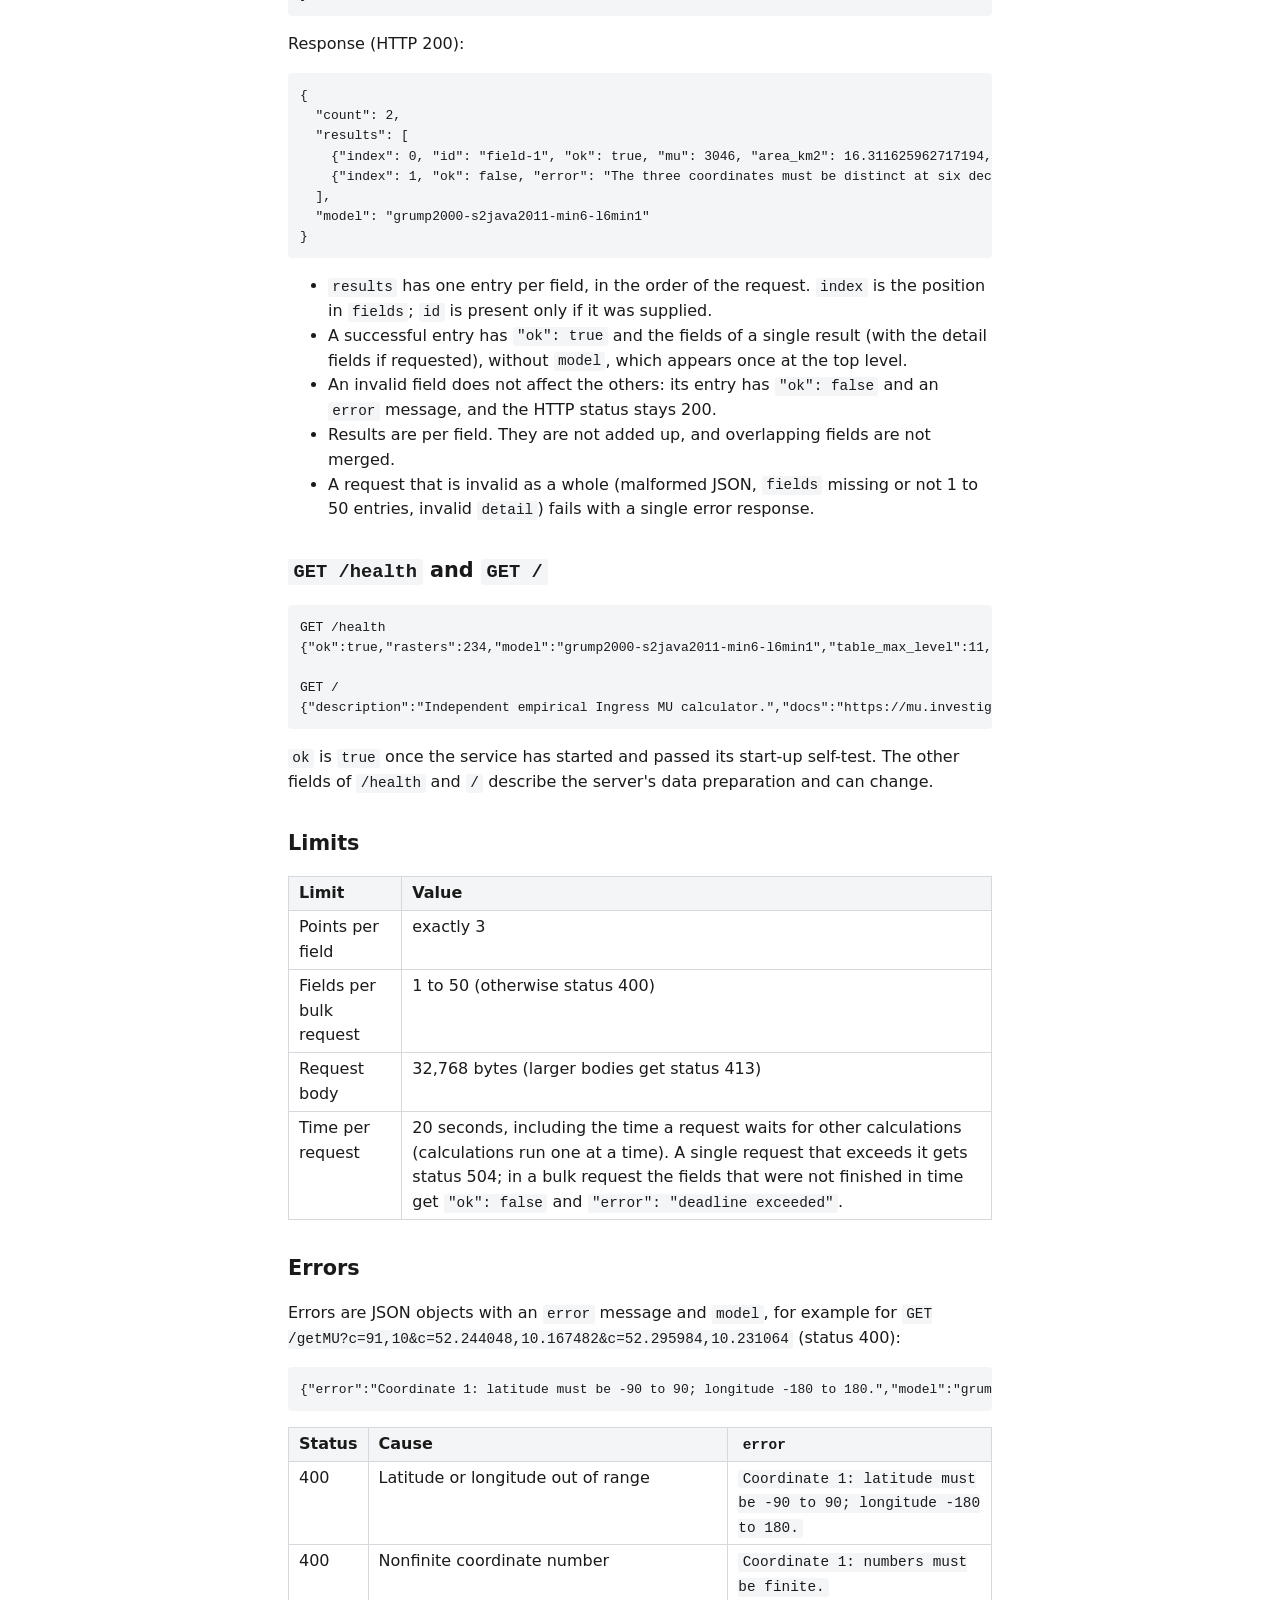
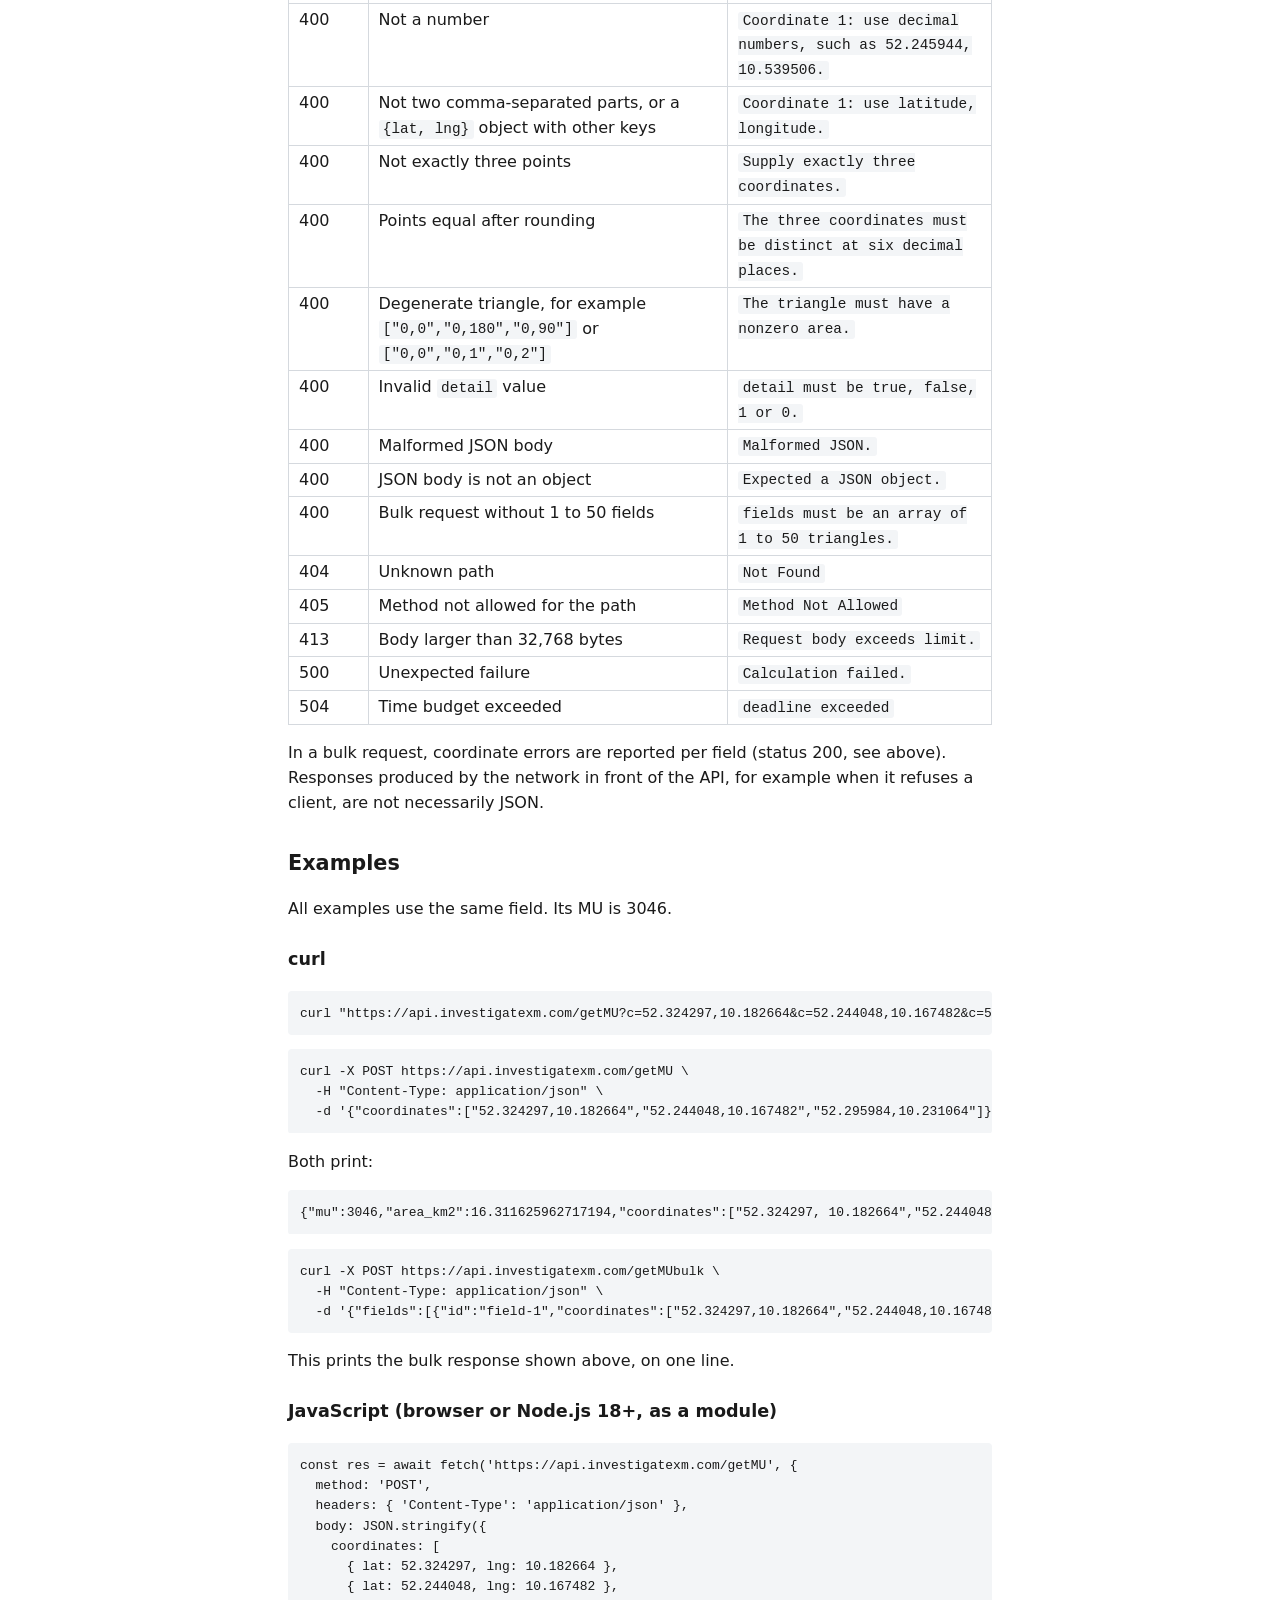
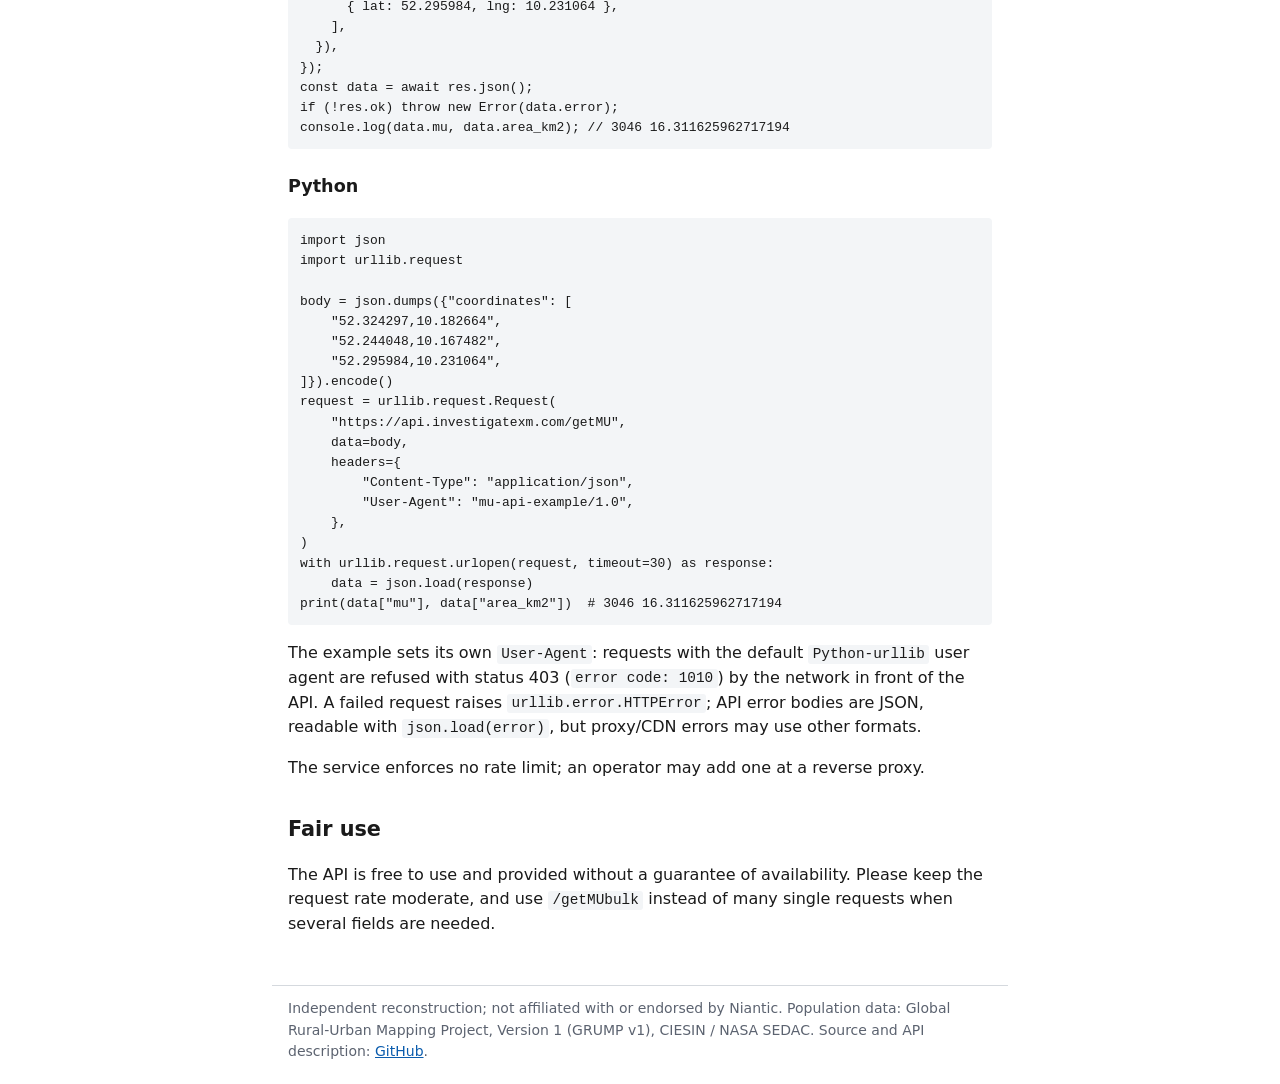
==== commit c29668a3: "Update API documentation for clarity and details Clarified API documentation regarding request loggi" ====
--- a/site/api.html
+++ b/site/api.html
@@ -19,20 +19,20 @@
 </header>
 <main>
 <h1>API</h1>
-<p>The calculation of this site is available as a public HTTP API. Given three portal coordinates, it returns the Mind Units (MU) of the control field they span. It is the same calculation as on the <a href="./">calculator</a> page, as defined on the <a href="method.html">Method</a> page; the calculator page itself uses this API.</p>
+<p>The calculation of this site is available as a public HTTP API. Given three portal coordinates, it returns the Mind Units (MU) of the control field they span. It is the same calculation as on the <a href="./">calculator</a> page, the page itself uses this API.</p>
 <ul>
   <li>Base URL: <code>https://api.investigatexm.com</code></li>
   <li>No API key and no registration.</li>
   <li>Requests and responses are JSON.</li>
-  <li>Clients should send a descriptive <code>User-Agent</code> header; some default library user agents are rejected at the network edge.</li>
+  <li>Clients should send a descriptive <code>User-Agent</code> header; some default library user agents are rejected at the network edge (Cloudflare).</li>
   <li>CORS is open (<code>Access-Control-Allow-Origin: *</code>), so the API can be called from a browser on any site.</li>
   <li>Every calculation response contains <code>model</code>, an identifier of the calculation model, currently <code>grump2000-s2java2011-min6-l6min1</code>.</li>
 </ul>
 <p class="hint">Results for very large fields (from a few hundred thousand km²) are likely but not confirmed to be correct in every case.</p>
 
 <h2>Run it yourself</h2>
-<p>The API software's own request log records time, client address, user agent, method, path, status and duration, but no coordinates and no results; proxies and CDNs in front of it keep their own logs.</p>
-<p>To keep planned field coordinates local, run the identical calculation with the Docker container. Only NASA Earthdata credentials are needed for the one-time population data download; after that, the container needs no outbound requests to answer API requests. See the <a href="https://github.com/InvestigateXM/Ingress-MU-calculation#readme">README on GitHub</a> for setup, configuration and source code.</p>
+<p>The API software's own request log records time, client address, user agent, method, path, status and duration, but no coordinates and no results are stored.</p>
+<p>If you want to keep OpSec 100% clean and be certain, you can run the identical calculation with the Docker container on the GitHub page. Only NASA Earthdata credentials are needed for the one-time population data download, after that the container needs no further outbound requests to answer API requests. See the <a href="https://github.com/InvestigateXM/Ingress-MU-calculation#readme">README on GitHub</a> for setup, configuration and source code.</p>
 
 <h2>Endpoints</h2>
 <table>
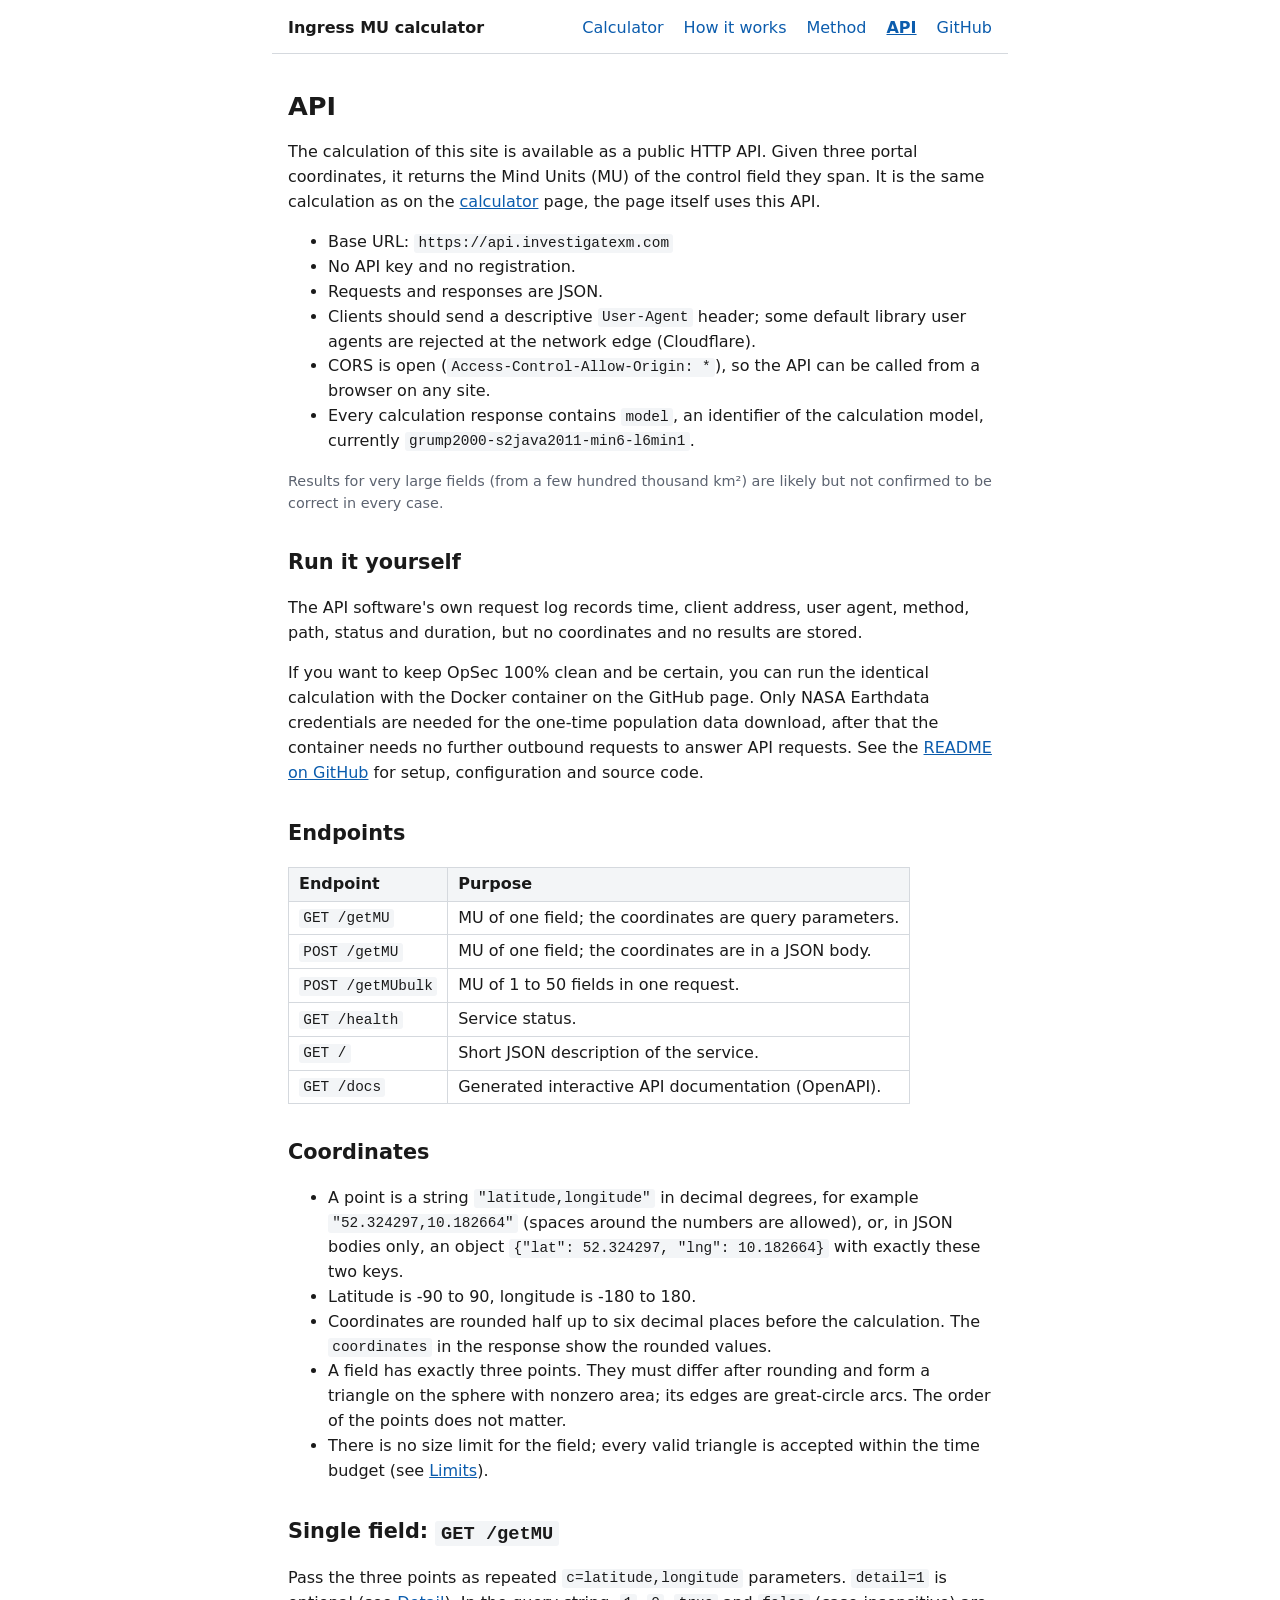
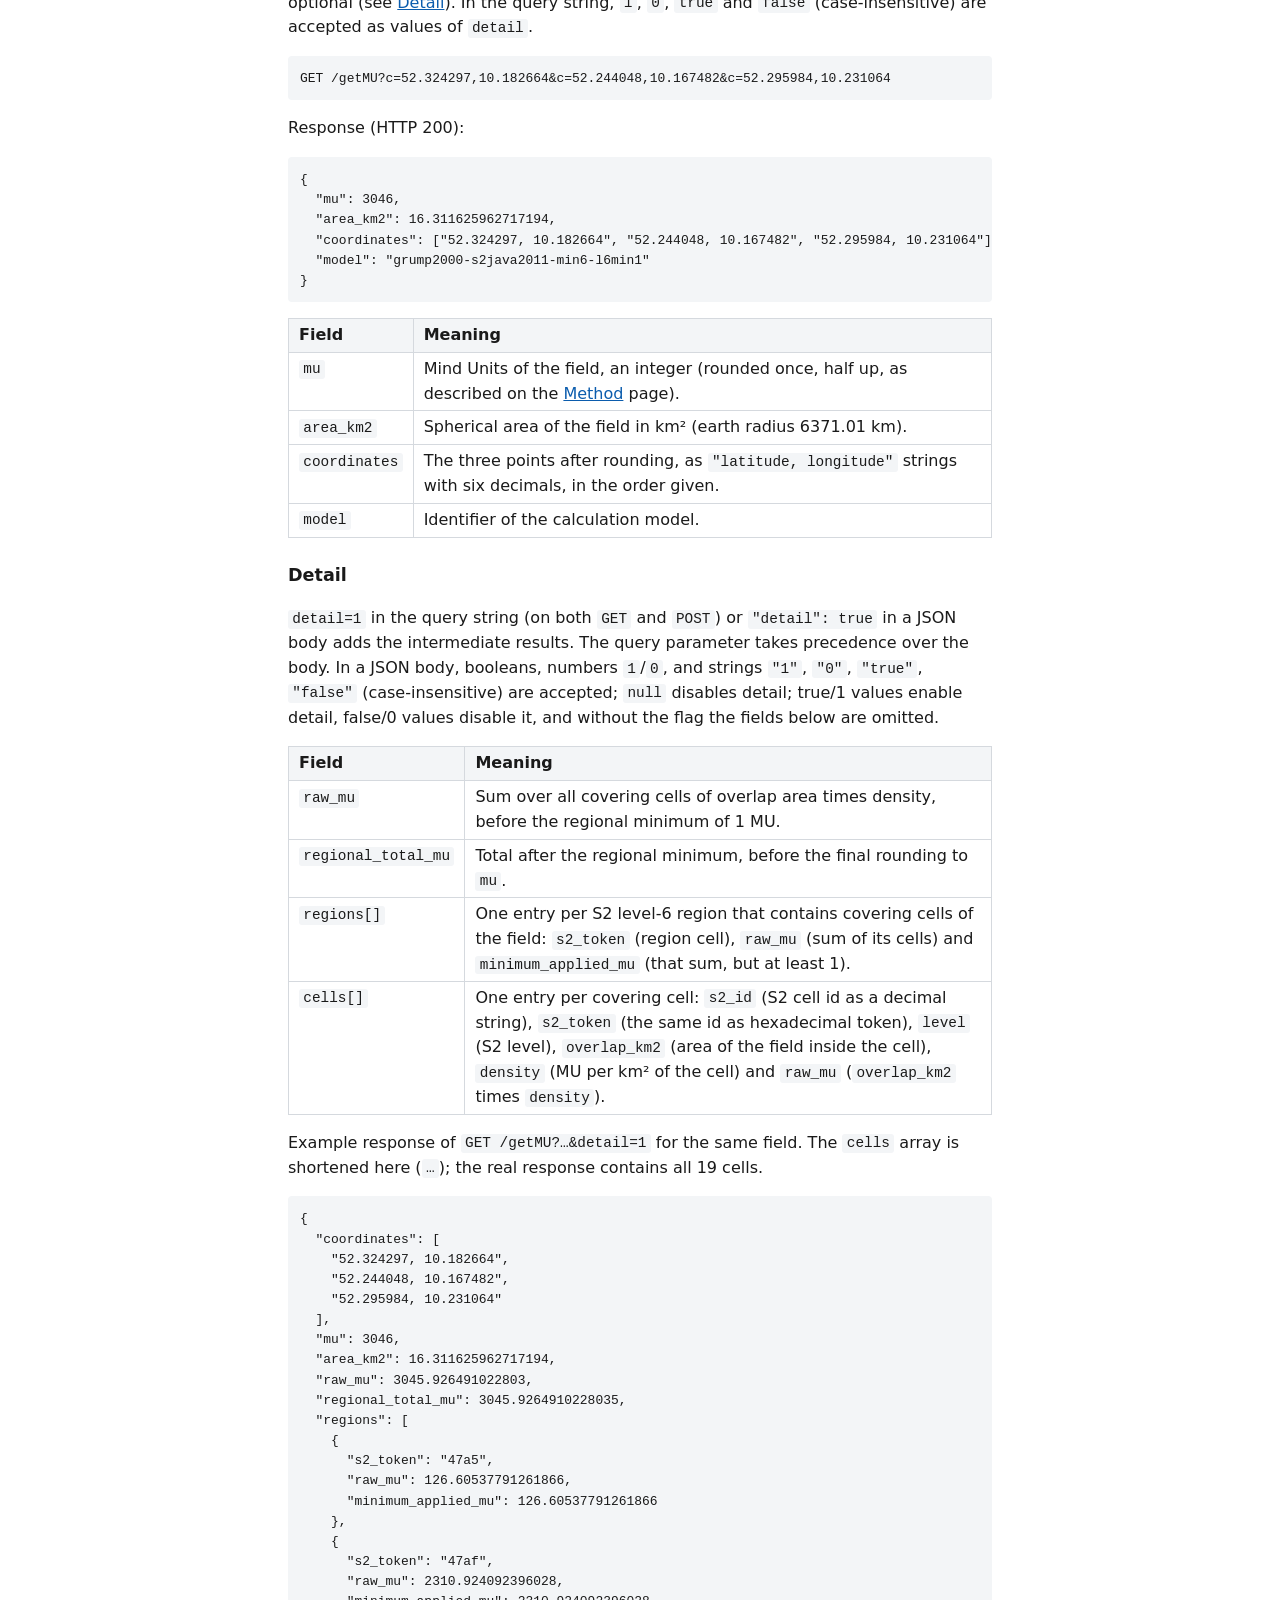
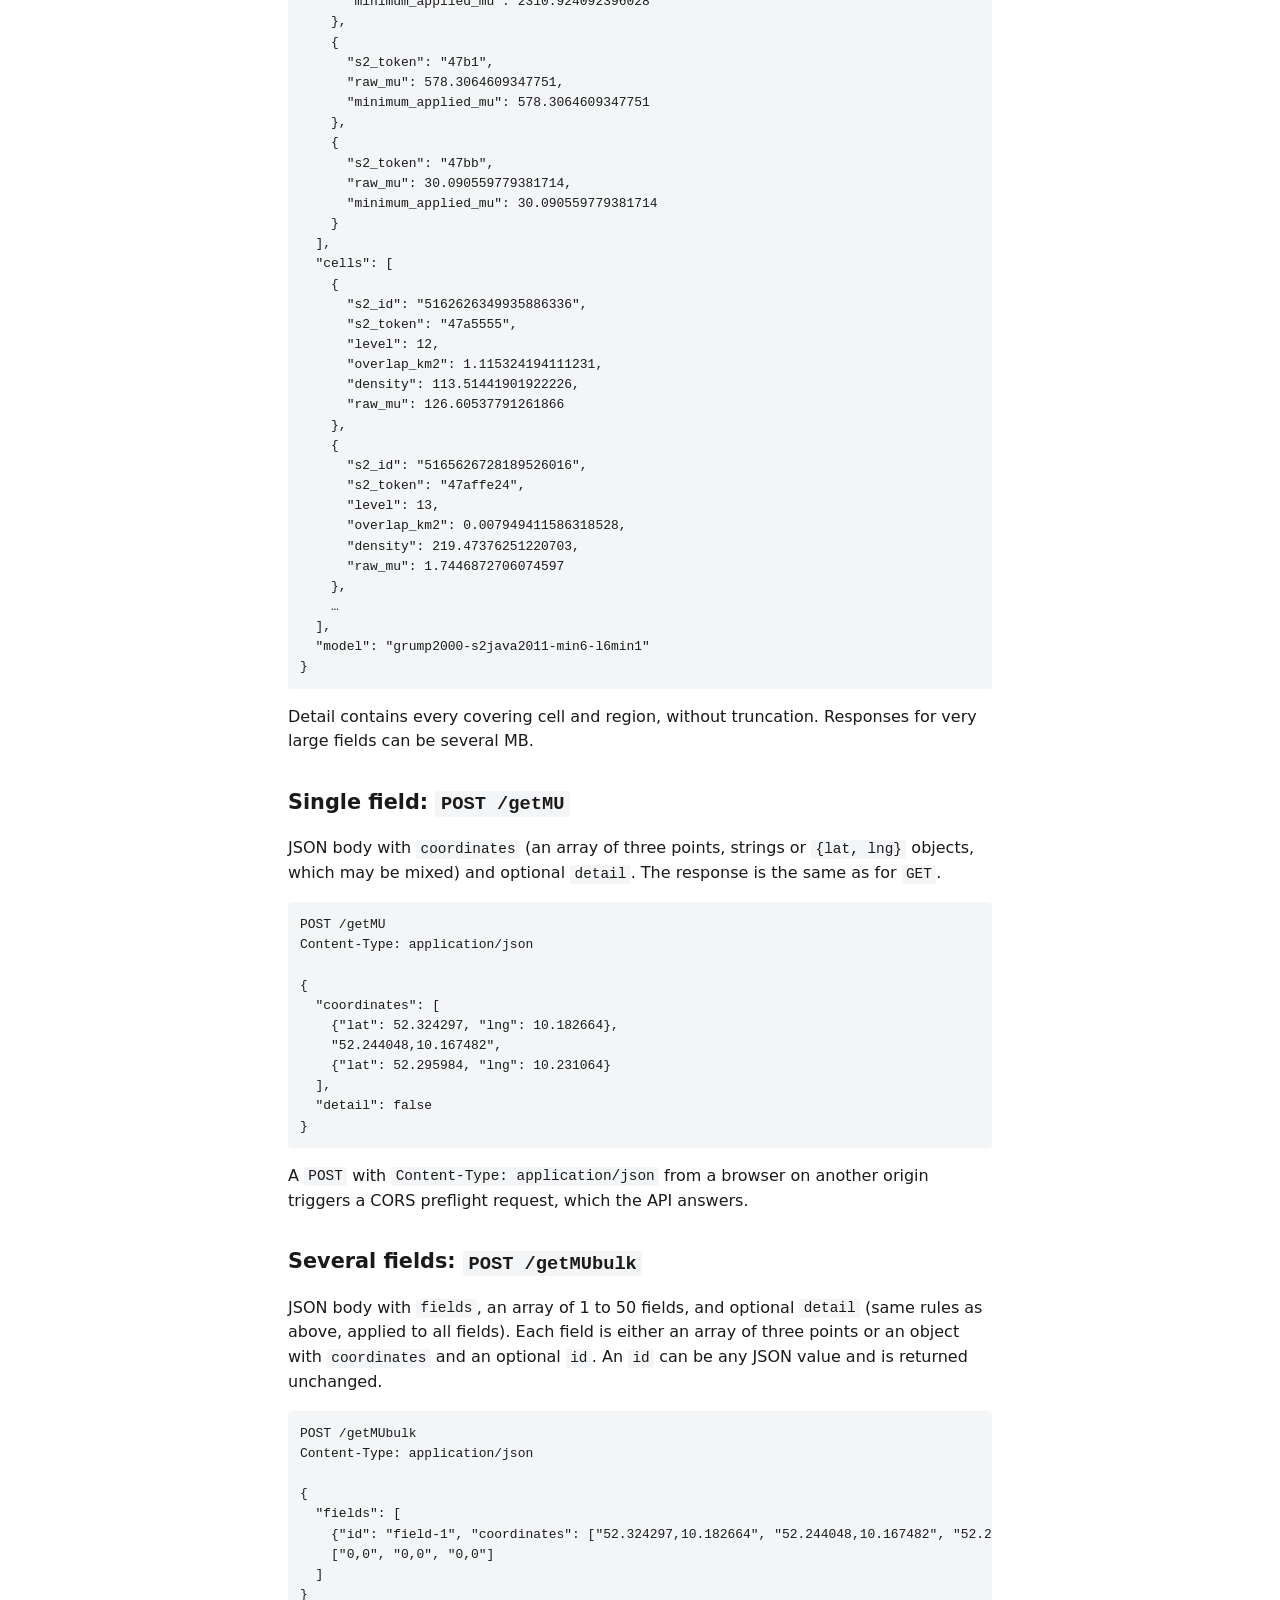
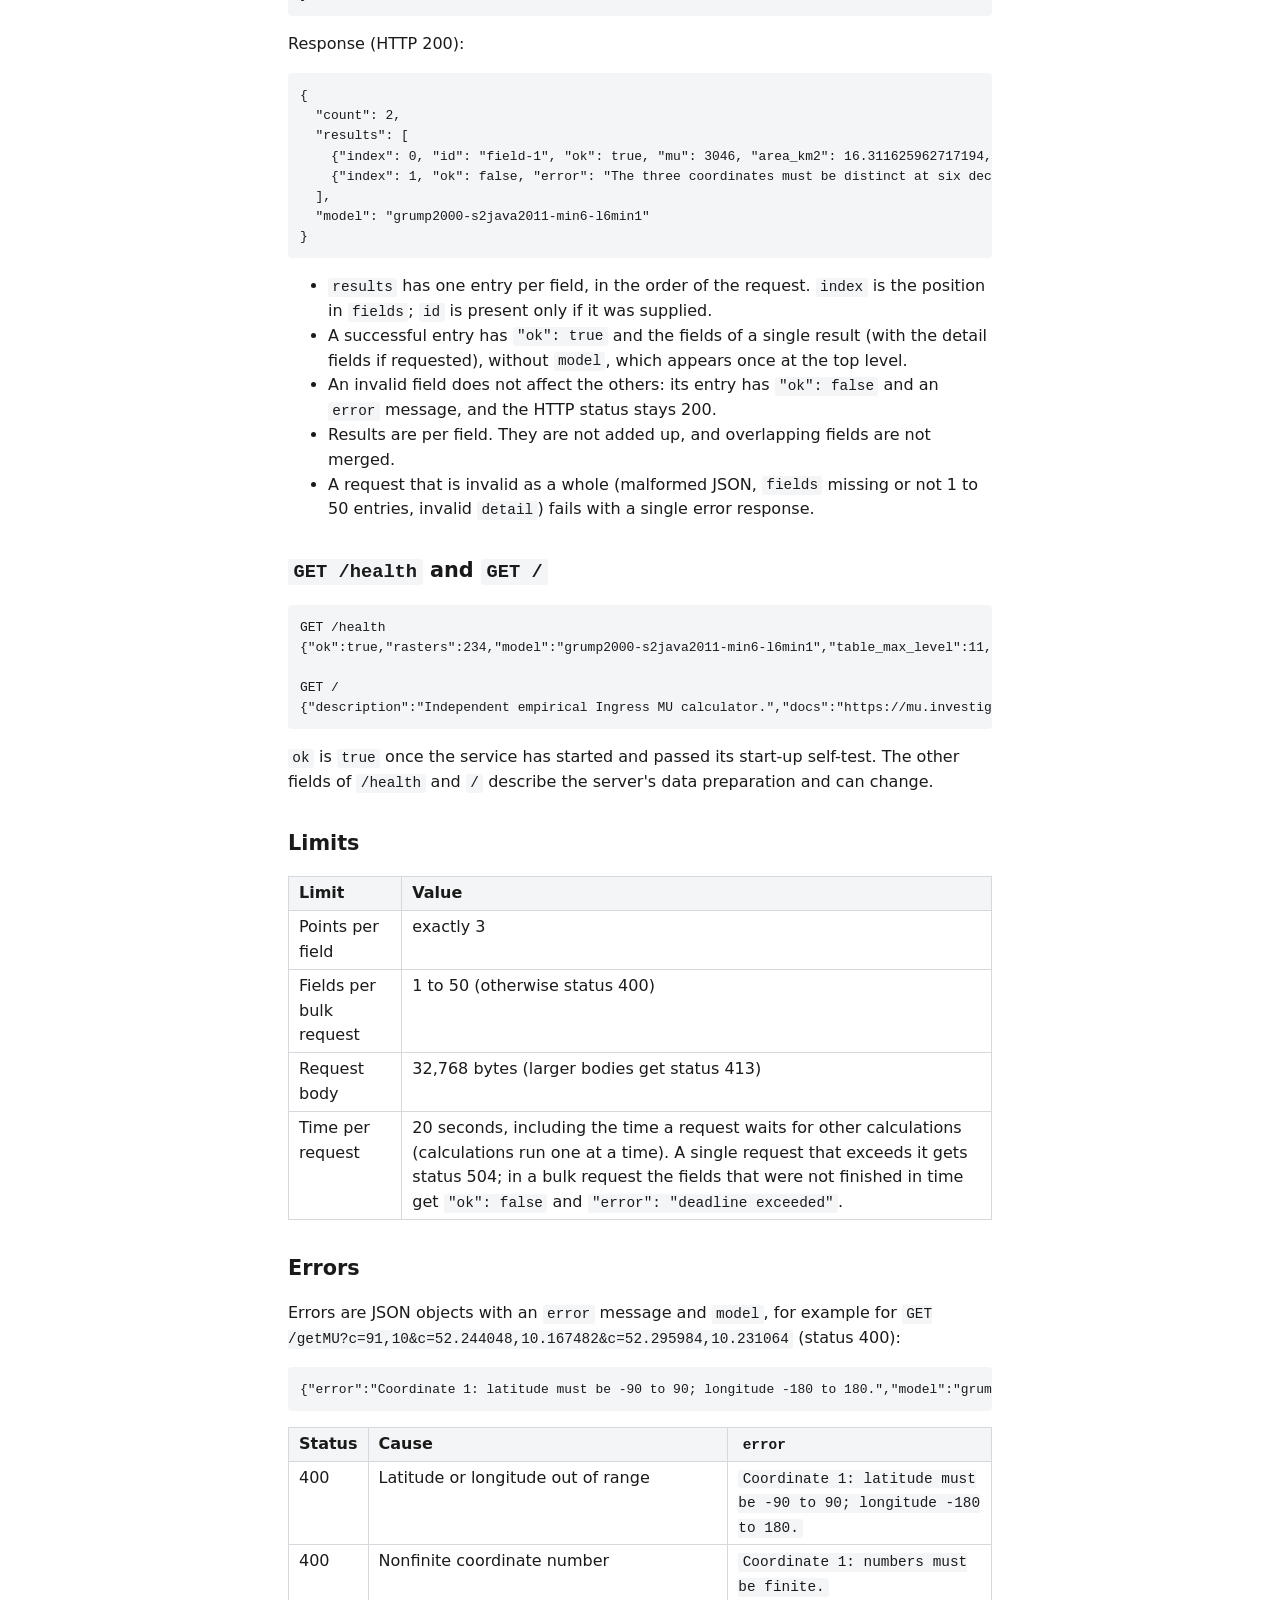
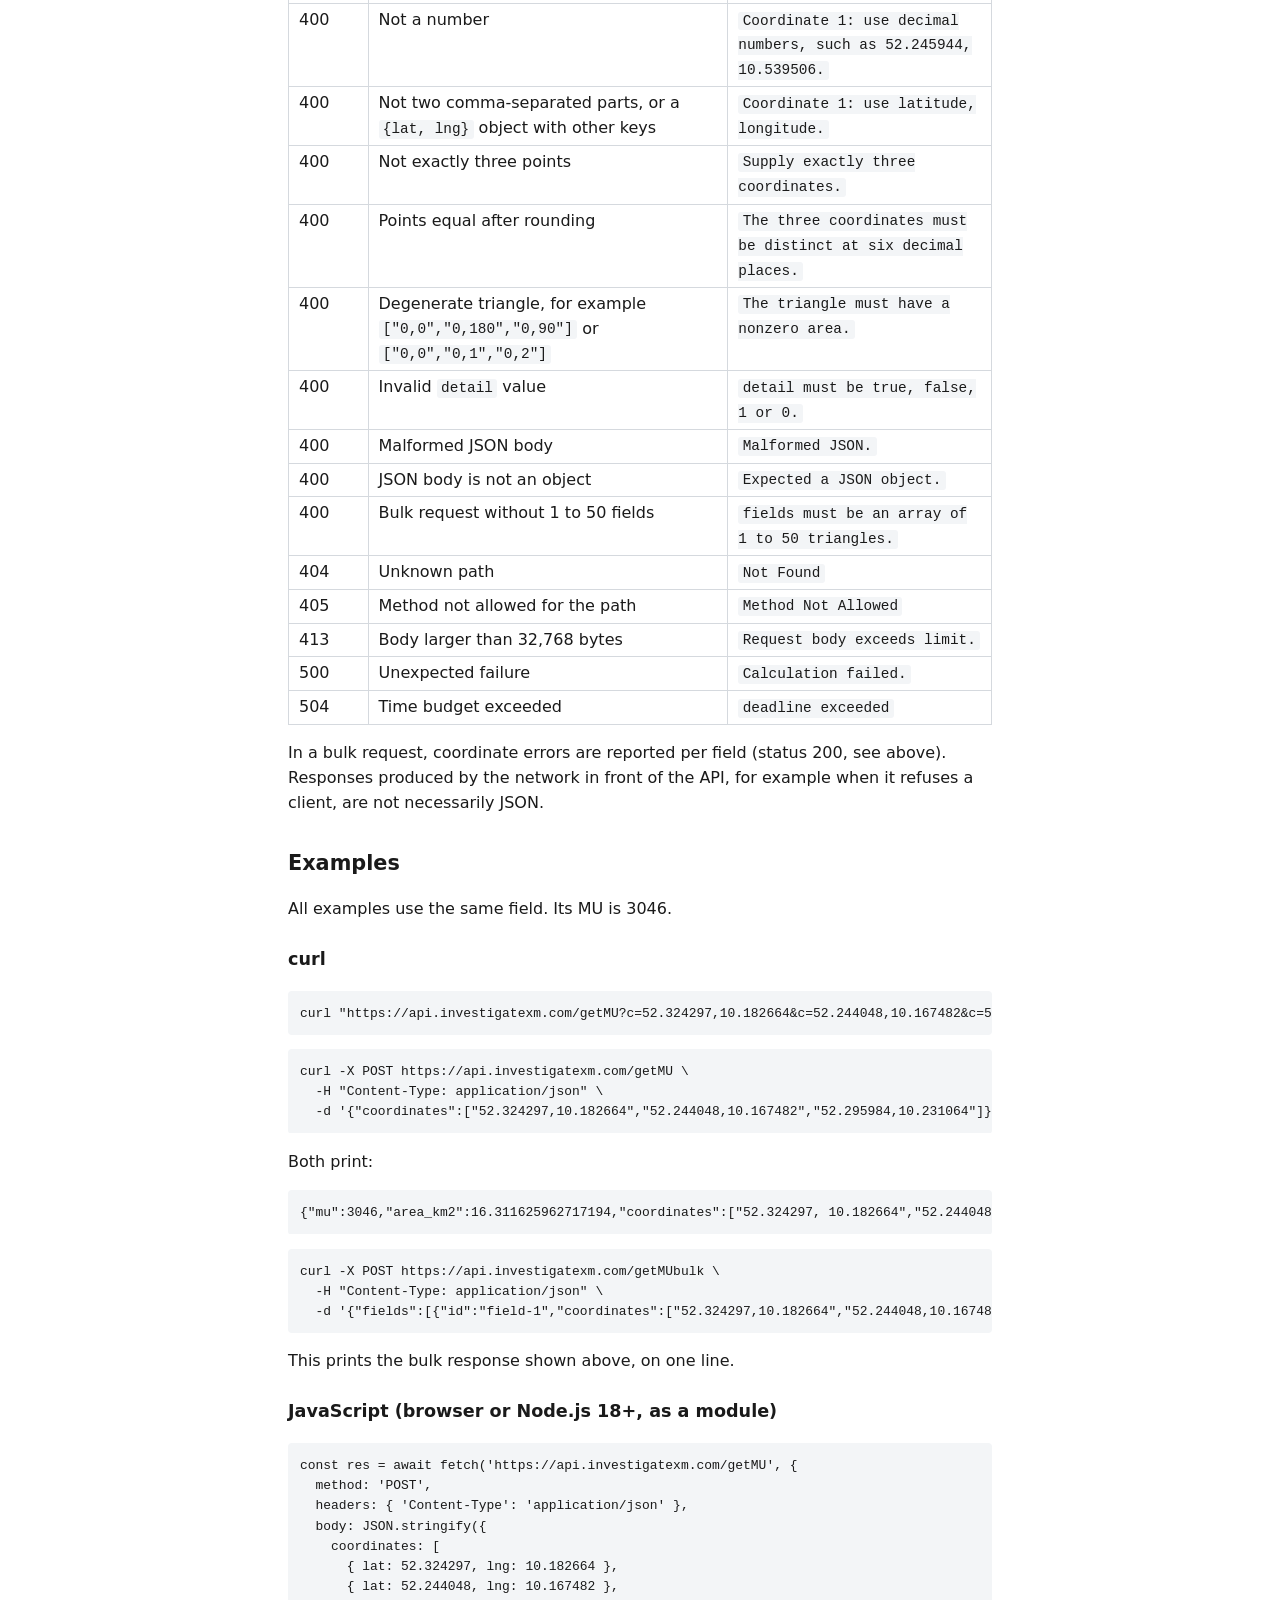
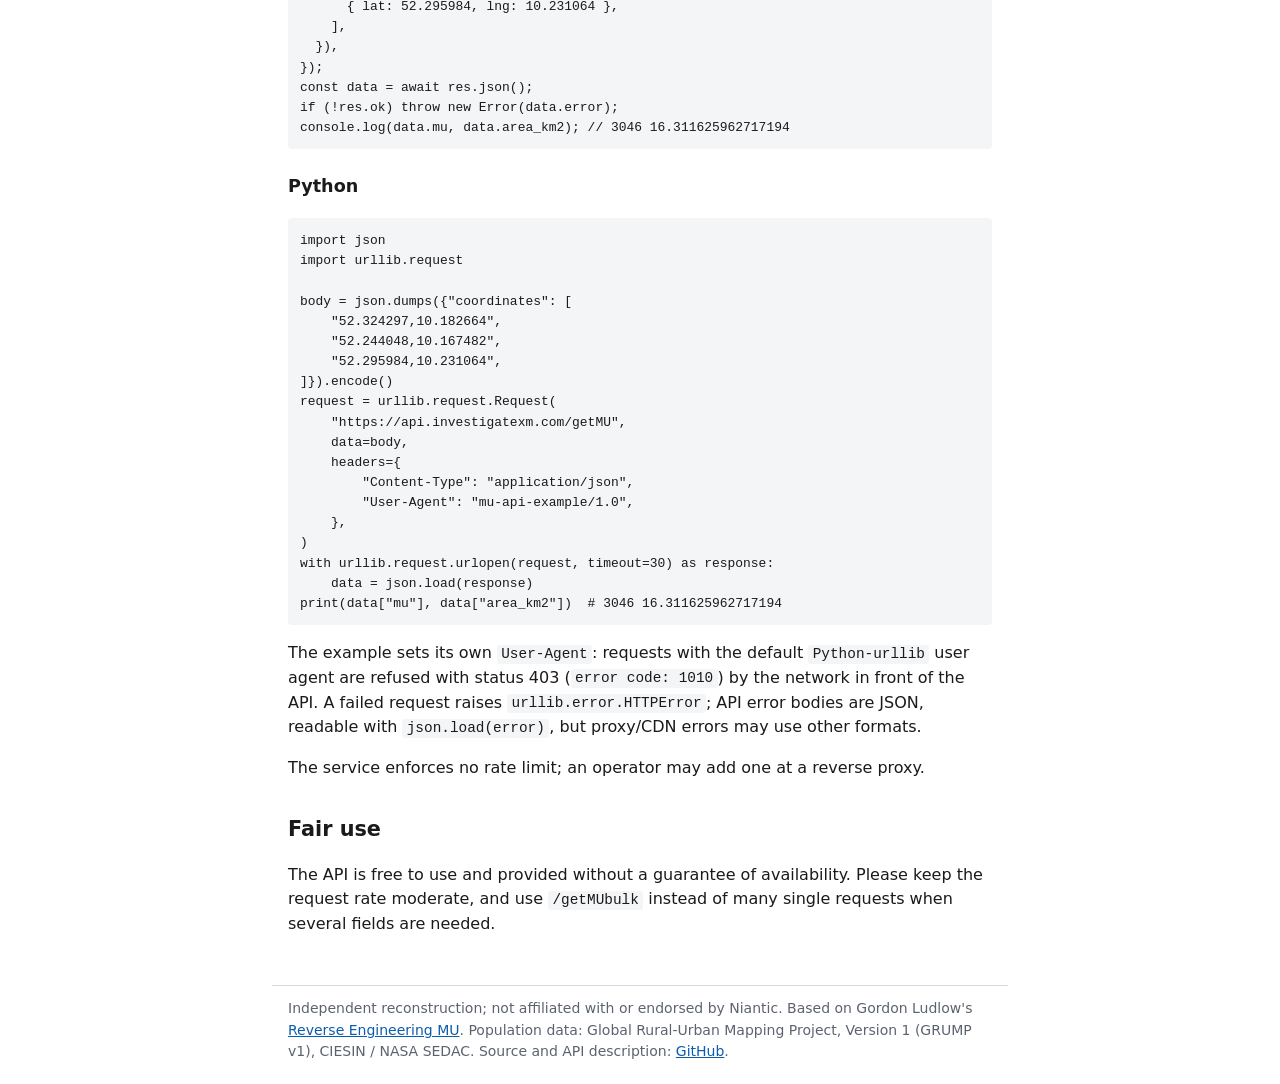
==== commit e780287b: "Credit Gordon Ludlow's Reverse Engineering MU" ====
--- a/site/api.html
+++ b/site/api.html
@@ -289,7 +289,7 @@
 <p>The API is free to use and provided without a guarantee of availability. Please keep the request rate moderate, and use <code>/getMUbulk</code> instead of many single requests when several fields are needed.</p>
 </main>
 <footer>
-  Independent reconstruction; not affiliated with or endorsed by Niantic. Population data: Global Rural-Urban Mapping Project, Version 1 (GRUMP v1), CIESIN / NASA SEDAC. Source and API description: <a href="https://github.com/InvestigateXM/Ingress-MU-calculation">GitHub</a>.
+  Independent reconstruction; not affiliated with or endorsed by Niantic. Based on Gordon Ludlow's <a href="https://gordonludlow.com/ingress/reverse-engineering-mu/">Reverse Engineering MU</a>. Population data: Global Rural-Urban Mapping Project, Version 1 (GRUMP v1), CIESIN / NASA SEDAC. Source and API description: <a href="https://github.com/InvestigateXM/Ingress-MU-calculation">GitHub</a>.
 </footer>
 </body>
 </html>
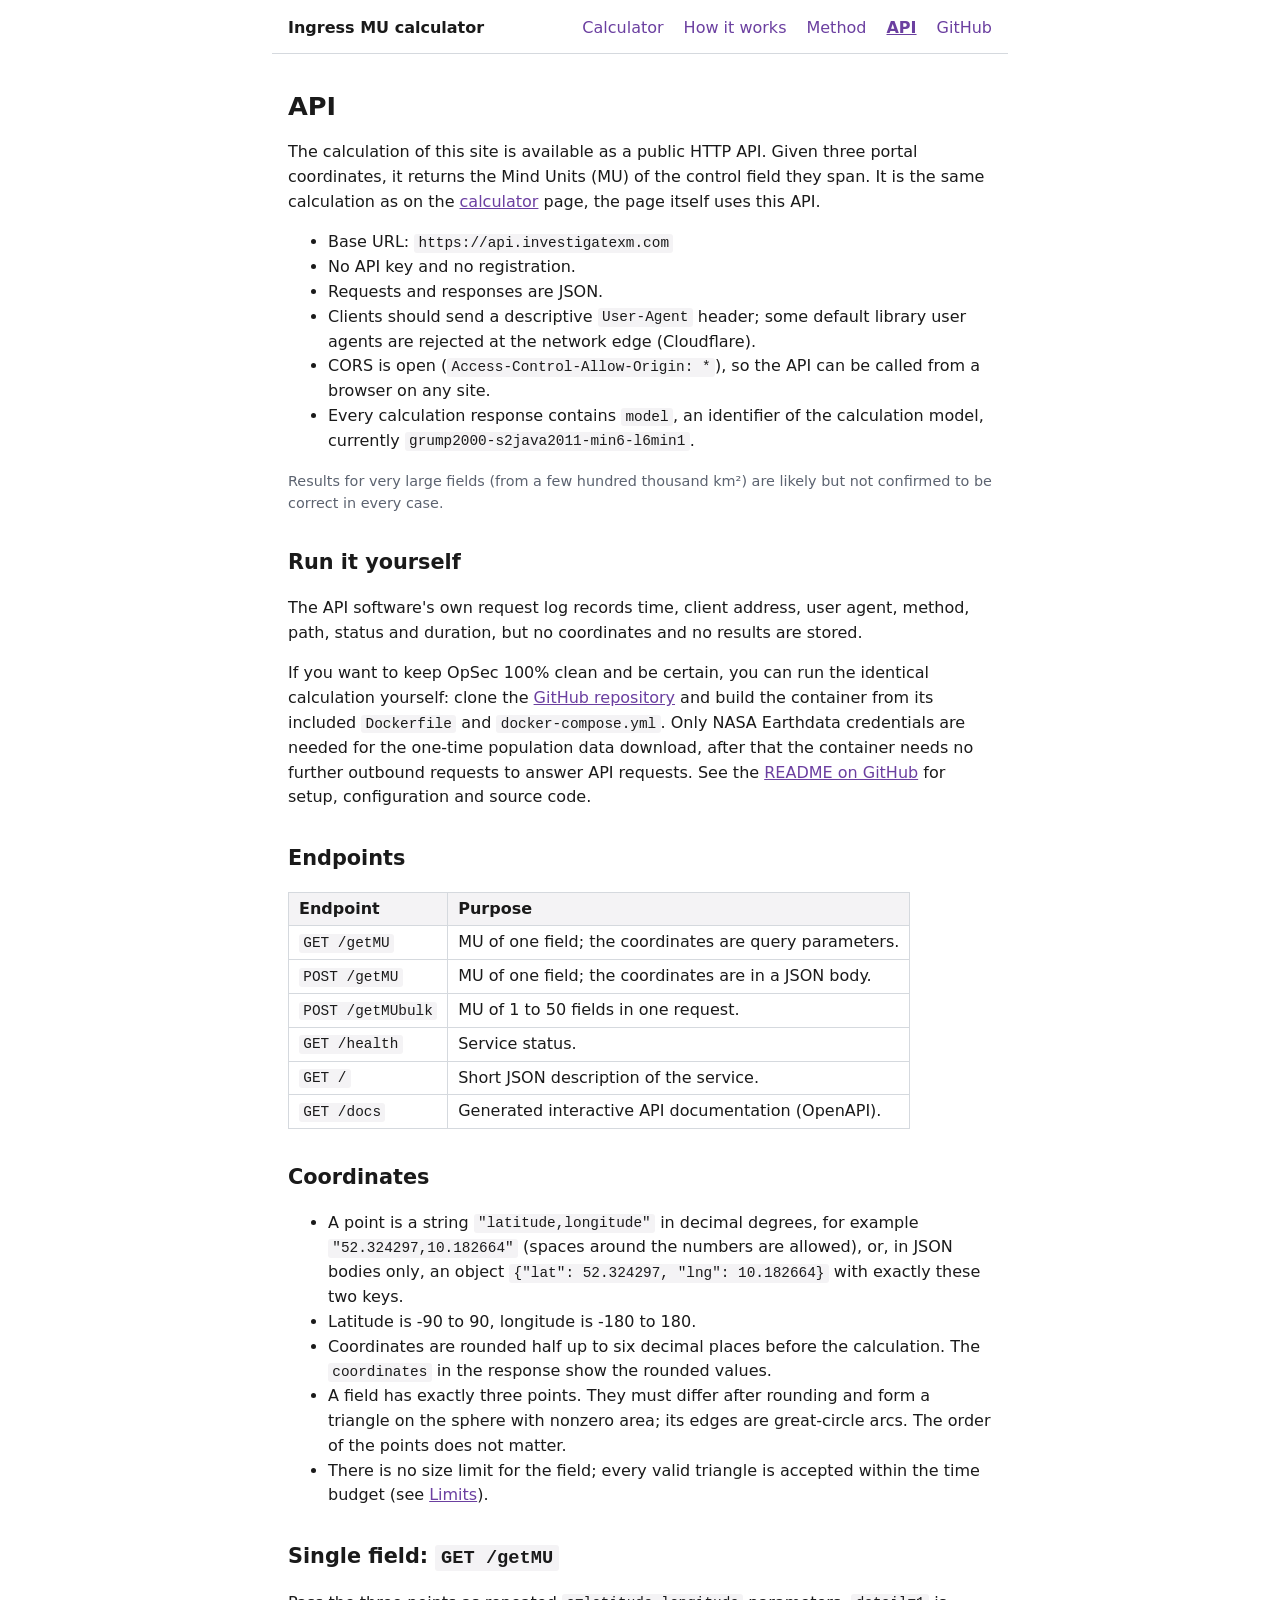
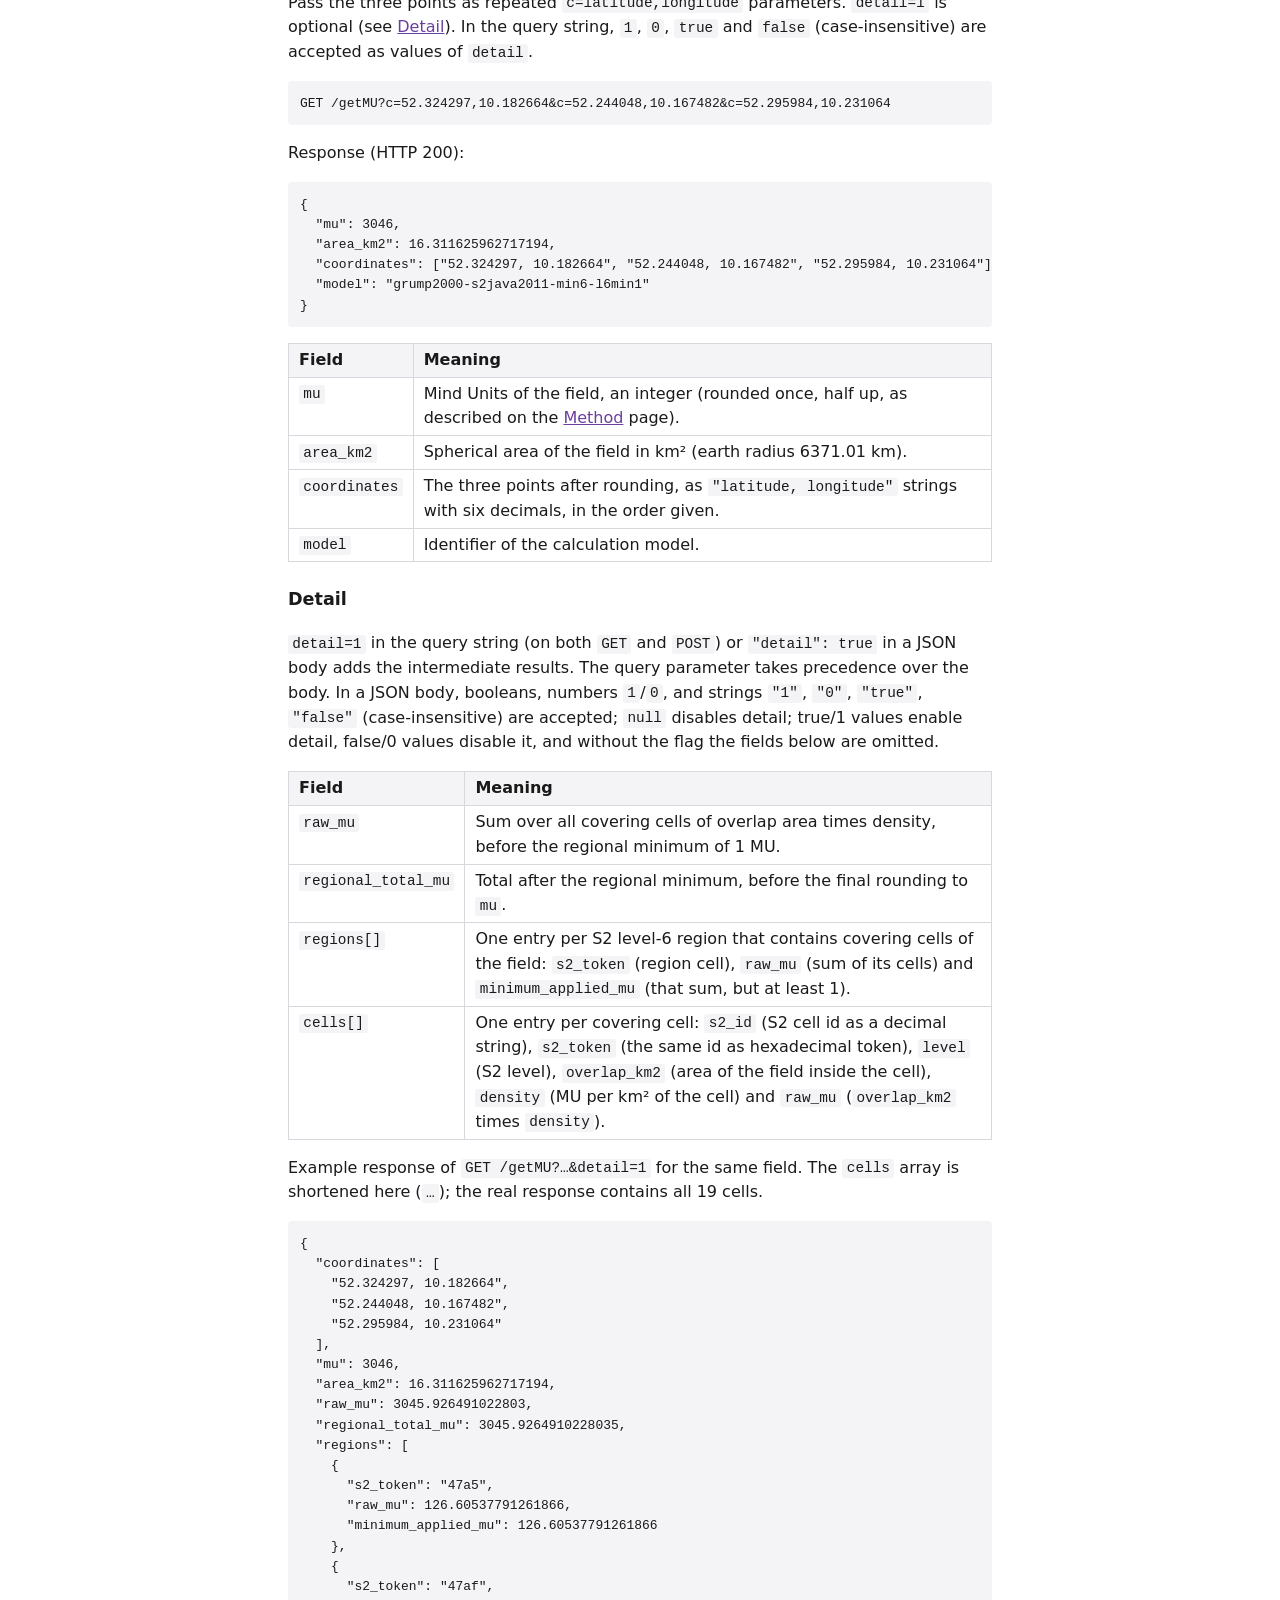
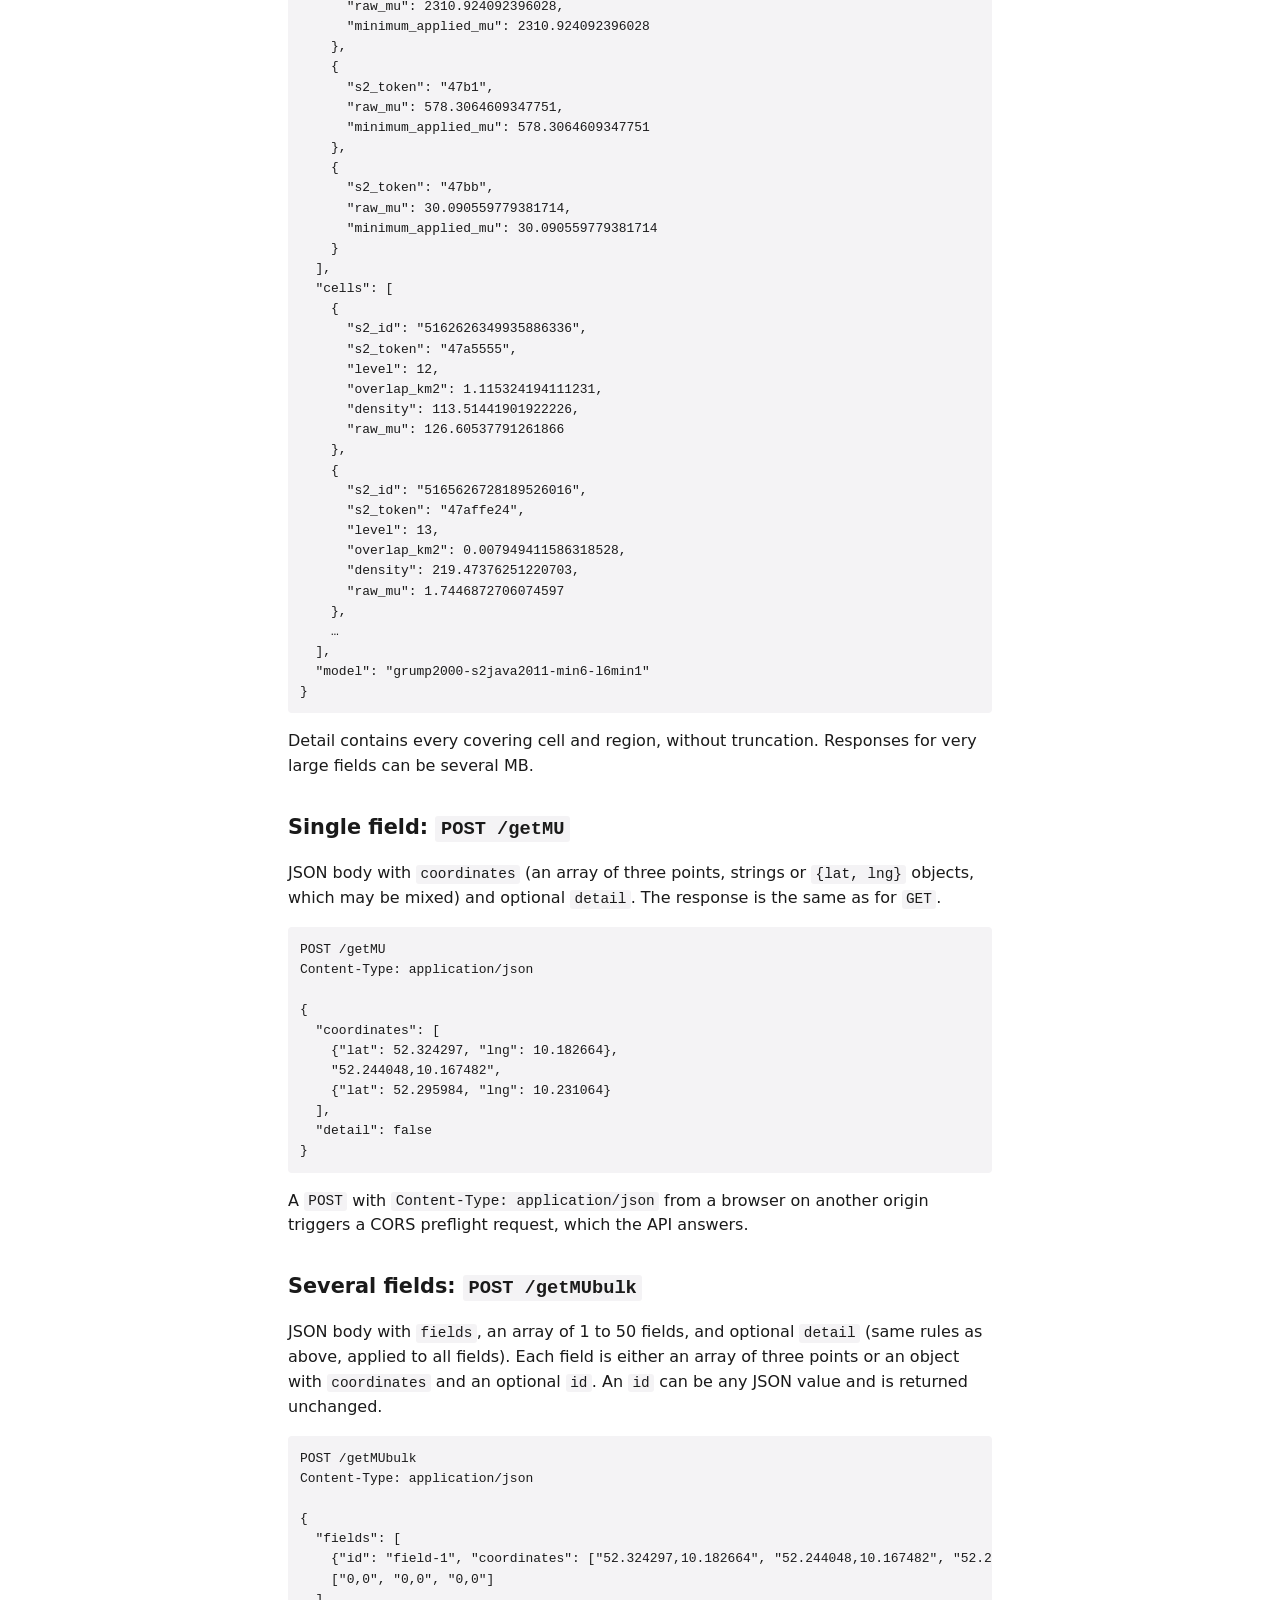
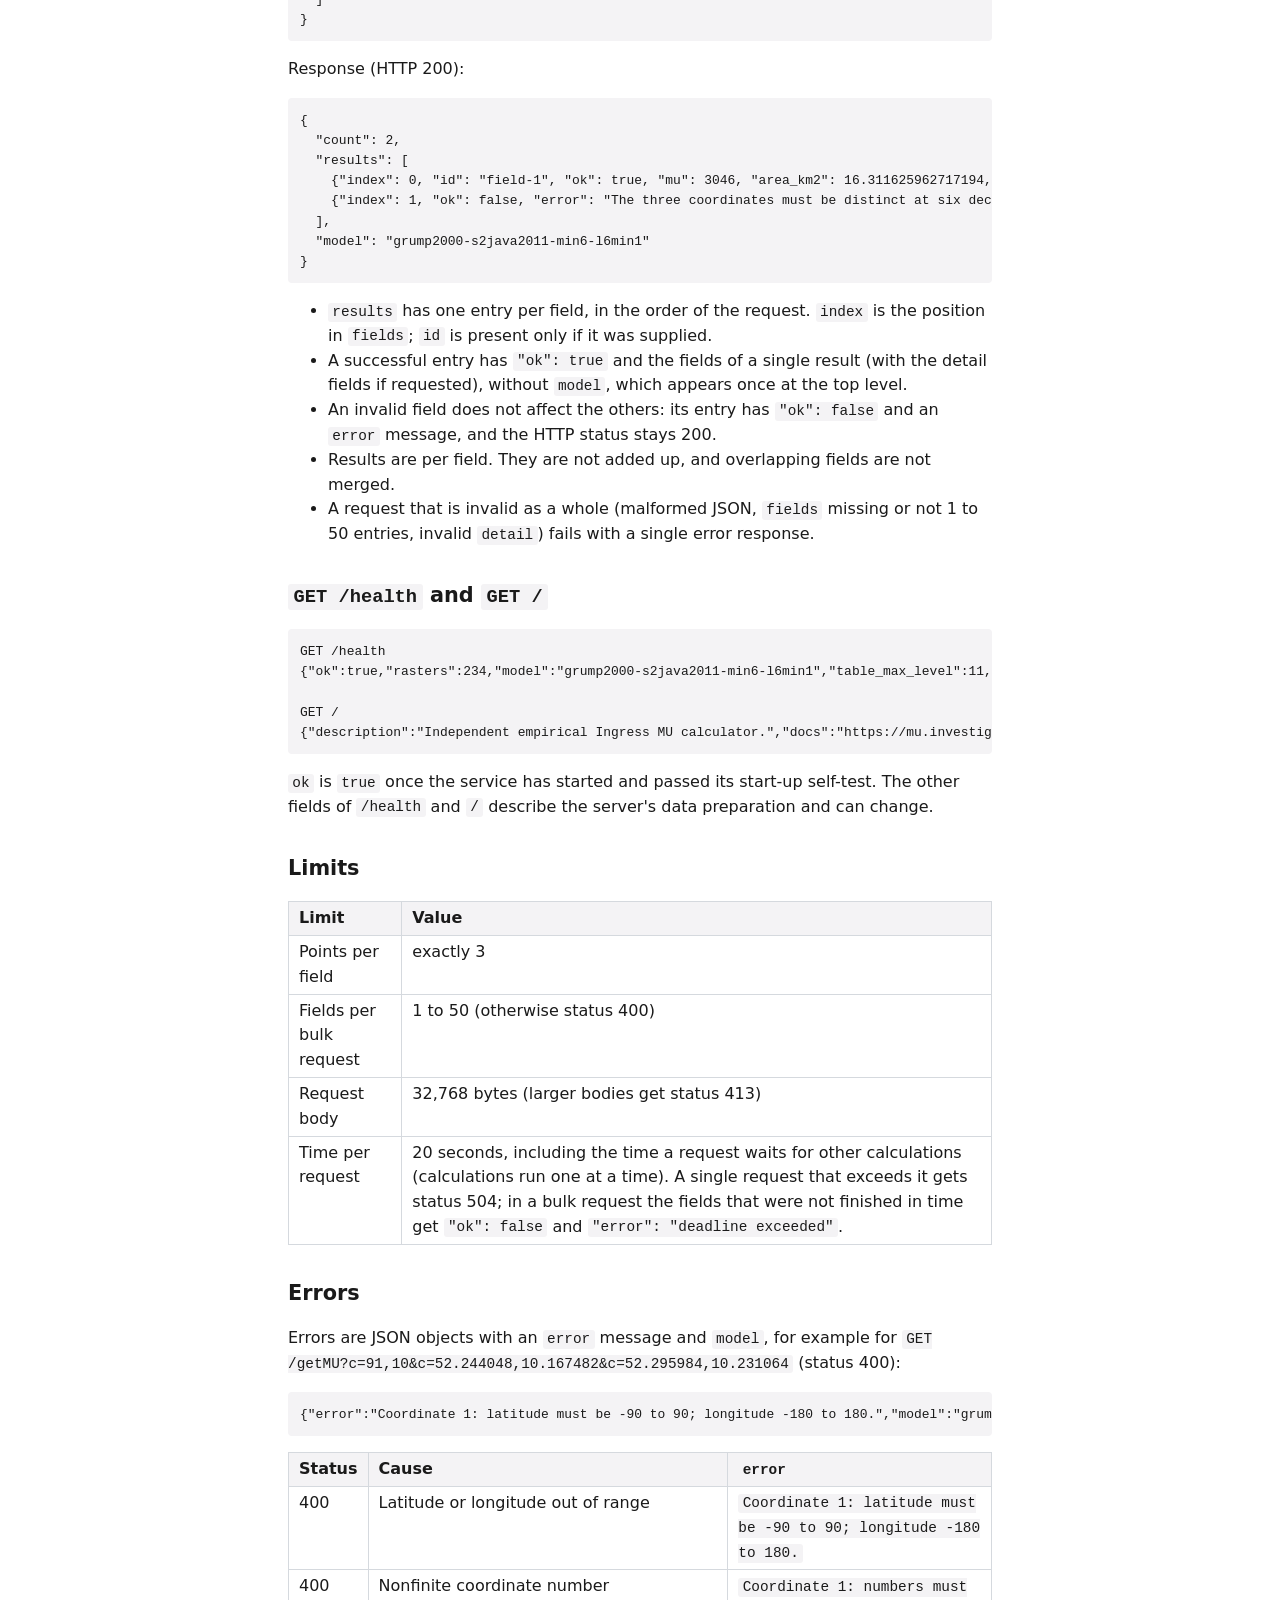
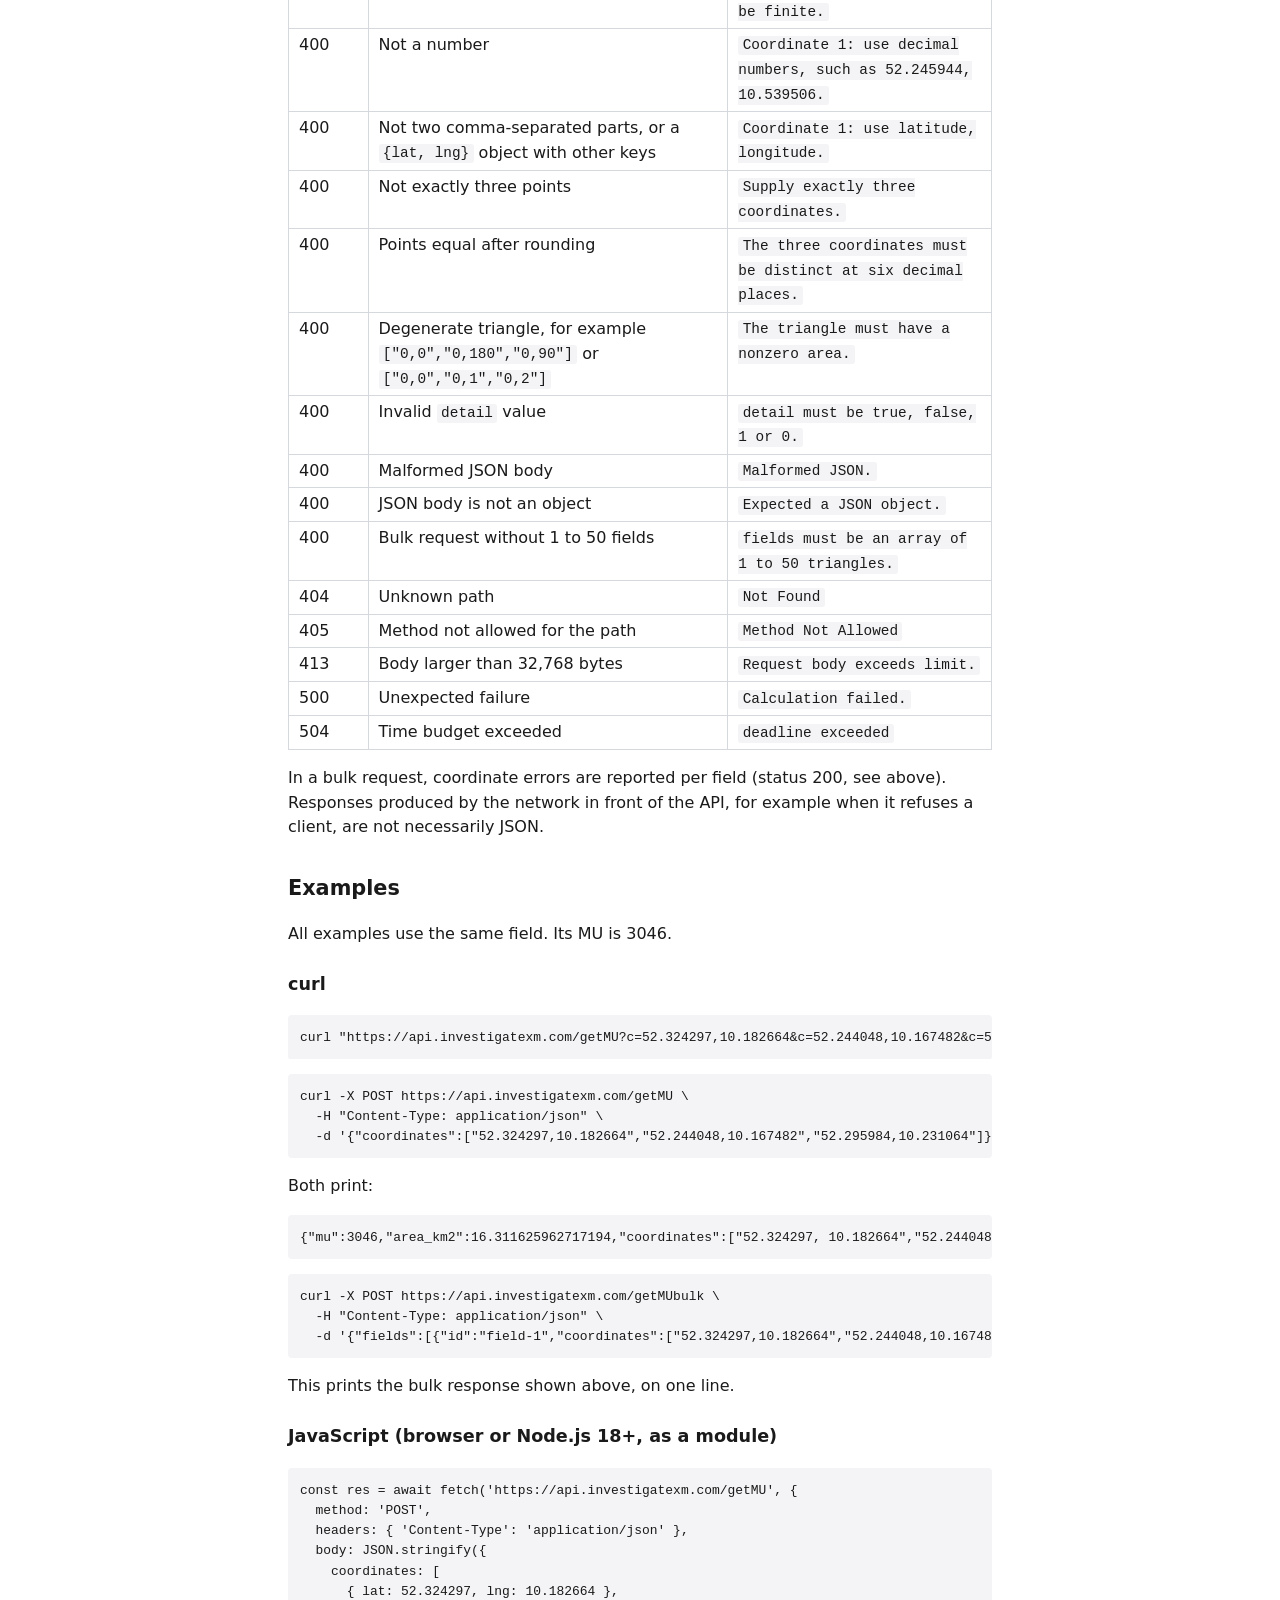
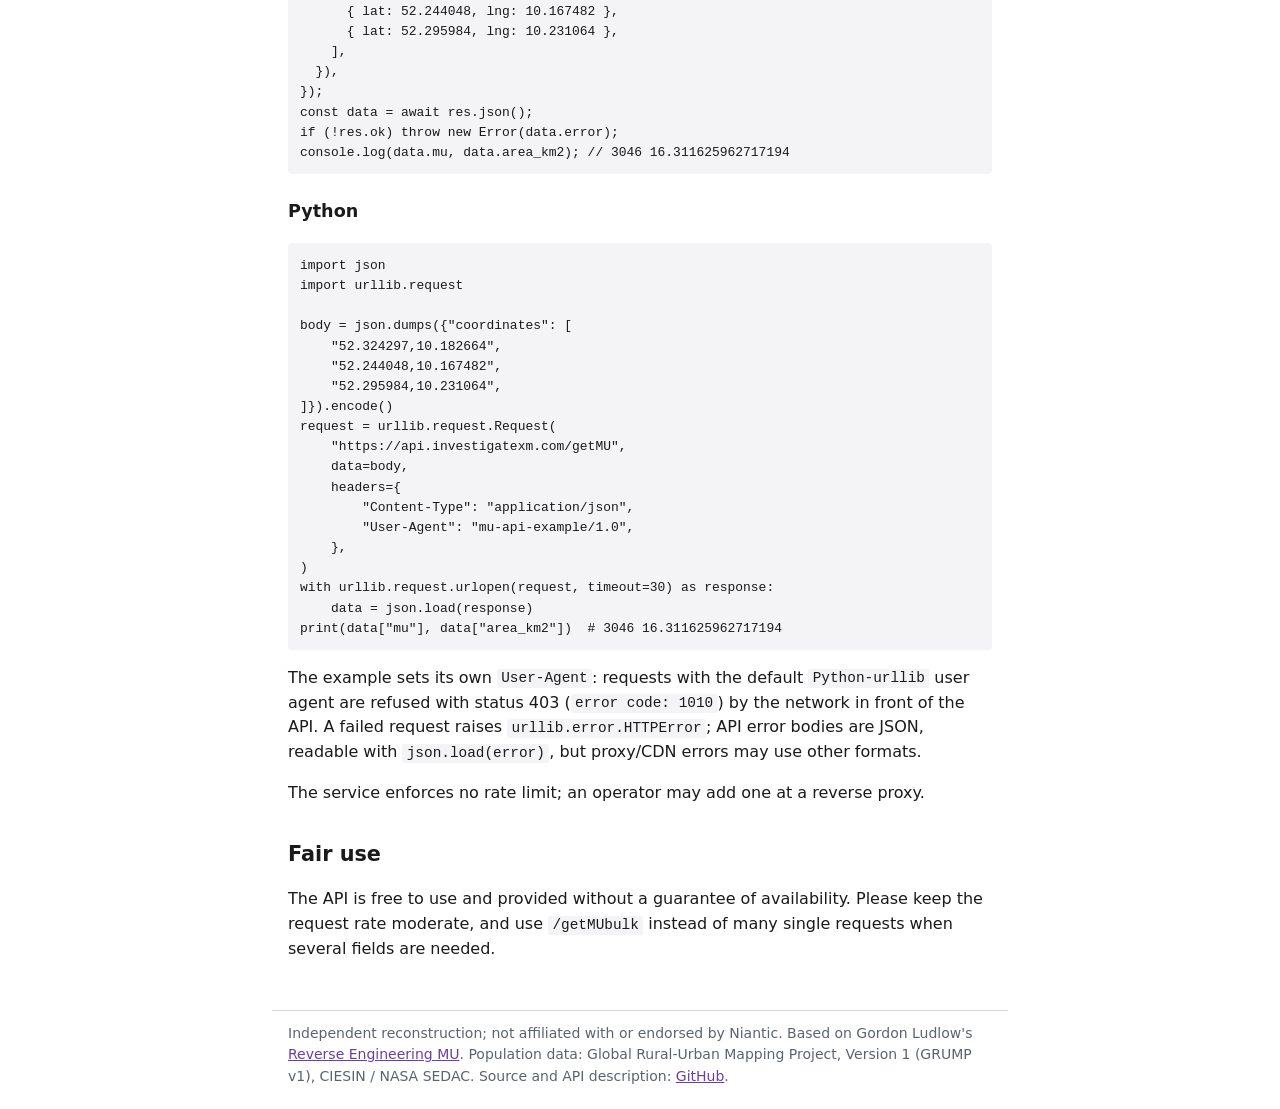
==== commit 0d63370a: "Explain cloning the repository before running Docker Compose (#7)" ====
--- a/site/api.html
+++ b/site/api.html
@@ -32,7 +32,7 @@
 
 <h2>Run it yourself</h2>
 <p>The API software's own request log records time, client address, user agent, method, path, status and duration, but no coordinates and no results are stored.</p>
-<p>If you want to keep OpSec 100% clean and be certain, you can run the identical calculation with the Docker container on the GitHub page. Only NASA Earthdata credentials are needed for the one-time population data download, after that the container needs no further outbound requests to answer API requests. See the <a href="https://github.com/InvestigateXM/Ingress-MU-calculation#readme">README on GitHub</a> for setup, configuration and source code.</p>
+<p>If you want to keep OpSec 100% clean and be certain, you can run the identical calculation yourself: clone the <a href="https://github.com/InvestigateXM/Ingress-MU-calculation">GitHub repository</a> and build the container from its included <code>Dockerfile</code> and <code>docker-compose.yml</code>. Only NASA Earthdata credentials are needed for the one-time population data download, after that the container needs no further outbound requests to answer API requests. See the <a href="https://github.com/InvestigateXM/Ingress-MU-calculation#readme">README on GitHub</a> for setup, configuration and source code.</p>
 
 <h2>Endpoints</h2>
 <table>
--- a/site/style.css
+++ b/site/style.css
@@ -1,19 +1,20 @@
 :root {
   --bg: #fff; --fg: #1a1a1a; --muted: #5c6370; --line: #d5d9de;
-  --code-bg: #f3f5f7; --link: #0b5cad; --accent: #0b5cad; --on-accent: #fff;
+  --code-bg: #f4f3f5; --link: #6b3fa0; --accent: #6b3fa0; --on-accent: #fff;
   --err-bg: #fdecec; --err: #9b1c1c;
-  --stage: #f7f9fb; --grid: #c3cad2; --c-field: #0072b2; --c-field2: #c24f00; --c-poll: #c24f00; --c-in: #008a64;
-  --c-edge: #0072b2; --c-merged: #b57600; --c-kept: #a84a82;
-  --h0: #eef3f8; --h1: #dce8f3; --h2: #c6daed; --h3: #a9c9e4; --h4: #86b1d6; --h5: #6597c7; --h6: #4a7fb6; --h7: #336a9f; --h8: #215585; --h9: #123f69;
+    /* Team-neutral palette: no blue or green (the two Ingress factions); red only for warnings. */
+  --stage: #f8f7f6; --grid: #c9c6c2; --c-field: #2b2b2b; --c-field2: #c24f00; --c-poll: #c24f00; --c-in: #d9a400;
+  --c-edge: #5c5c5c; --c-merged: #8a5a2b; --c-kept: #7b3fa0; --c-overlap: #e8b300;
+  --h0: #f6f1f9; --h1: #ebdff2; --h2: #dcc8e8; --h3: #c9abdb; --h4: #b38ccb; --h5: #9b6dba; --h6: #8352a6; --h7: #6b3c8f; --h8: #532a75; --h9: #3b1a59;
 }
 @media (prefers-color-scheme: dark) {
   :root {
     --bg: #14171a; --fg: #e4e6e8; --muted: #9aa3ad; --line: #2e343a;
-    --code-bg: #1d2227; --link: #6cb2f5; --accent: #6cb2f5; --on-accent: #0d1114;
+    --code-bg: #222024; --link: #c9a7ef; --accent: #c9a7ef; --on-accent: #151317;
     --err-bg: #3a1c1c; --err: #f5a3a3;
-    --stage: #1a1f24; --grid: #3a424a; --c-field: #56b4e9; --c-field2: #f08a4b; --c-poll: #f08a4b; --c-in: #2bd4a4;
-    --c-edge: #56b4e9; --c-merged: #f5c04a; --c-kept: #e79bc6;
-    --h0: #1f2c3a; --h1: #26394d; --h2: #2d4a63; --h3: #355b7a; --h4: #3f6d92; --h5: #4d81aa; --h6: #6196c0; --h7: #7cacd2; --h8: #9cc3e2; --h9: #c2dcf1;
+    --stage: #1c1b1d; --grid: #45424a; --c-field: #ece9e4; --c-field2: #f08a4b; --c-poll: #f08a4b; --c-in: #f2c230;
+    --c-edge: #a8a4a0; --c-merged: #d9a066; --c-kept: #c99ae6; --c-overlap: #f2c230;
+    --h0: #2a2130; --h1: #34283d; --h2: #40304c; --h3: #4e3a5e; --h4: #5f4673; --h5: #74558b; --h6: #8b68a4; --h7: #a580bd; --h8: #c09dd4; --h9: #dcc2ea;
   }
 }
 * { box-sizing: border-box; }
@@ -59,6 +60,7 @@
 }
 button[disabled] { opacity: .6; cursor: wait; }
 .hint { color: var(--muted); font-size: .9rem; }
+.eli5 { margin: 1rem 0 0; padding: .6rem .9rem; border-left: 3px solid var(--accent); background: var(--code-bg); }
 .actions { display: flex; flex-wrap: wrap; gap: 8px 16px; align-items: center; margin-top: 16px; }
 #error { background: var(--err-bg); color: var(--err); padding: 10px 12px; border-radius: 4px; margin-top: 16px; }
 #result { margin-top: 24px; }
@@ -70,16 +72,25 @@
 /* how-it-works.html: animation players. Colours follow the Okabe-Ito set; every state also has a
    second channel (line style or pattern) so that it does not depend on colour alone. */
 body.wide header, body.wide main, body.wide footer { max-width: 62rem; }
-.anim { margin-top: 2.5rem; padding-top: 1rem; border-top: 1px solid var(--line); }
+.anim, .anim-group { margin-top: 2.5rem; padding-top: 1rem; border-top: 1px solid var(--line); }
+.anim-group .anim { margin-top: 1.5rem; padding-top: 0; border-top: 0; }
+.glossary { margin: 1rem 0; padding: 8px 12px; background: var(--code-bg); border-radius: 6px; }
+.glossary summary { cursor: pointer; font-weight: 600; }
+.glossary dl { display: grid; grid-template-columns: max-content 1fr; gap: 4px 16px; margin: 8px 0 0; }
+.glossary dt { font-weight: 600; }
+.glossary dd { margin: 0; }
+@media (max-width: 560px) { .glossary dl { grid-template-columns: 1fr; } .glossary dd { margin-bottom: 6px; } }
 .anim h2 { margin-top: .5rem; }
 .player { margin-top: 12px; }
 .stage-wrap { position: relative; background: var(--stage); border: 1px solid var(--line); border-radius: 6px; overflow: hidden; }
 .stage-wrap:focus-visible { outline: 2px solid var(--accent); outline-offset: 2px; }
 .sample-info { position: absolute; top: 8px; left: 8px; right: 8px; padding: 6px; background: var(--bg); color: var(--fg); border: 1px solid var(--muted); font-size: .8125rem; pointer-events: none; }
-.base-map { --map-water: #d7e6ed; --map-urban: #dde1da; --map-road: #89949a; }
+.base-map { --map-water: #dde3e6; --map-urban: #e3e0dc; --map-road: #918d89; --map-land: #f1ebdf; --map-border: #8f857a; }
 .base-map polygon { stroke: none; }
 .map-water { fill: var(--map-water); }
 .map-urban { fill: var(--map-urban); }
+.map-land { fill: var(--map-land); }
+.map-border { stroke: var(--map-border); stroke-dasharray: 4 2; }
 .base-map polyline { fill: none; stroke-width: 1px; }
 .map-road, .map-rail { stroke: var(--map-road); }
 .map-rail { stroke-dasharray: 3 3; }
@@ -93,7 +104,7 @@
 .comparison-numbers { margin: 8px 0 0; padding-left: 6px; border-left: 3px solid transparent; font-size: .875rem; font-variant-numeric: tabular-nums; }
 .comparison-numbers.active { border-left-color: var(--accent); }
 @media (prefers-color-scheme: dark) {
-  .base-map { --map-water: #293f49; --map-urban: #303a31; --map-road: #59656e; }
+  .base-map { --map-water: #2c3236; --map-urban: #353230; --map-road: #67625e; --map-land: #3a3732; --map-border: #7d756c; }
 }
 .stage { display: block; width: 100%; height: auto; }
 .legend { display: flex; flex-wrap: wrap; gap: 4px 16px; padding: 8px 10px; border-top: 1px solid var(--line); font-size: .8125rem; color: var(--muted); min-height: 2.4rem; }
@@ -146,7 +157,7 @@
 .e.k-t[data-s=""] { opacity: 0; }
 .sb line { stroke: var(--fg); stroke-width: 3px; }
 .sb text { font-size: calc(var(--u) * 11px); }
-.k-p[data-s=field] { stroke: var(--c-field); stroke-width: 2.5px; fill: var(--c-field); fill-opacity: .1; }
+.k-p[data-s=field] { stroke: var(--c-field); stroke-width: 2.5px; fill: var(--c-field); fill-opacity: .07; }
 .k-p[data-s=field2] { stroke: var(--c-field2); stroke-width: 2.5px; stroke-dasharray: 8 4; fill: var(--c-field2); fill-opacity: .1; }
 .k-p[data-s=cap] { stroke: var(--muted); stroke-width: 1.2px; stroke-dasharray: 2 4; }
 .k-p[data-s=cell] { stroke: var(--muted); stroke-width: 1.2px; }
@@ -160,18 +171,31 @@
 .k-p[data-s=poll] { stroke: var(--c-poll); stroke-width: 3px; fill: var(--c-poll); fill-opacity: .18; }
 .k-p[data-s=done] { stroke: var(--muted); stroke-width: .8px; }
 .k-p[data-s=miss] { stroke: var(--grid); stroke-width: .8px; stroke-dasharray: 1 4; }
-.k-p[data-s=in] { stroke: var(--c-in); stroke-width: 1.8px; fill: var(--c-in); fill-opacity: .3; }
-.k-p[data-s=edge] { stroke: var(--c-edge); stroke-width: 2px; }
+.k-p[data-s=in] { stroke: var(--c-merged); stroke-width: 1.8px; fill: var(--c-in); fill-opacity: .35; }
+.k-p[data-s=edge] { stroke: var(--c-edge); stroke-width: 1.4px; }
 .k-p[data-s=merged] { stroke: var(--c-merged); stroke-width: 2px; fill: var(--fill-merged, url(#hatch-merged)); }
 .k-p[data-s=kept] { stroke: var(--c-kept); stroke-width: 2.2px; fill: var(--fill-kept, url(#hatch-kept)); }
-.k-p[data-s=clip] { stroke: none; fill: var(--c-field); fill-opacity: .38; }
+.k-p[data-s=clip] { stroke: none; fill: var(--c-overlap); fill-opacity: .45; }
 .k-p[data-s=heat] { stroke: var(--bg); stroke-width: 1px; fill: var(--hv, var(--h5)); fill-opacity: .72; }
 .k-d[data-s=dot] { fill: var(--fg); stroke: var(--stage); stroke-width: 1px; }
 .k-d[data-s=in] { fill: var(--c-in); stroke: var(--fg); stroke-width: 1.2px; }
+.k-d[data-s=ghost] { fill: none; stroke: var(--muted); stroke-width: 1px; stroke-dasharray: 2 2; opacity: .7; }
 .k-d[data-s=out] { fill: var(--stage); stroke: var(--fg); stroke-width: 1.6px; }
-.k-d[data-s=shift] { fill: var(--stage); stroke: var(--c-field); stroke-width: 2px; }
-.k-l[data-s=link] { stroke: var(--c-field); stroke-width: 1.4px; }
+.k-d[data-s=shift] { fill: var(--stage); stroke: var(--c-poll); stroke-width: 2px; }
+.k-l[data-s=link] { stroke: var(--c-poll); stroke-width: 1.4px; }
+.k-l[data-s=ptr] { stroke: var(--muted); stroke-width: 1px; }
+.k-l[data-s=move] { stroke: var(--c-poll); stroke-width: 1.4px; stroke-dasharray: 4 3; }
 .k-t[data-s=t] { fill: var(--fg); }
+.k-t[data-s=b] { fill: var(--fg); font-weight: 700; }
+.k-t[data-s=m] { fill: var(--muted); }
+/* extra generic polygon states */
+.k-p[data-s=unread] { stroke: var(--muted); stroke-width: 1.2px; stroke-dasharray: 2 3; fill: var(--muted); fill-opacity: .1; }
+.k-p[data-s=hl2] { stroke: var(--c-kept); stroke-width: 2.5px; fill: var(--c-kept); fill-opacity: .12; }
+.k-p[data-s=ah] { fill: var(--c-poll); stroke: none; }
+.k-p[data-s=ah2] { fill: var(--c-kept); stroke: none; }
+.k-p[data-s=bbox] { stroke: var(--muted); stroke-width: 1.2px; stroke-dasharray: 6 3; }
+.k-l[data-s=move2] { stroke: var(--c-kept); stroke-width: 1.4px; stroke-dasharray: 4 3; }
+.k-p[data-s=fade] { stroke: var(--muted); stroke-width: 1px; stroke-opacity: .6; }
 .e[data-d="0"] { --hv: var(--h0); }
 .e[data-d="1"] { --hv: var(--h1); }
 .e[data-d="2"] { --hv: var(--h2); }
